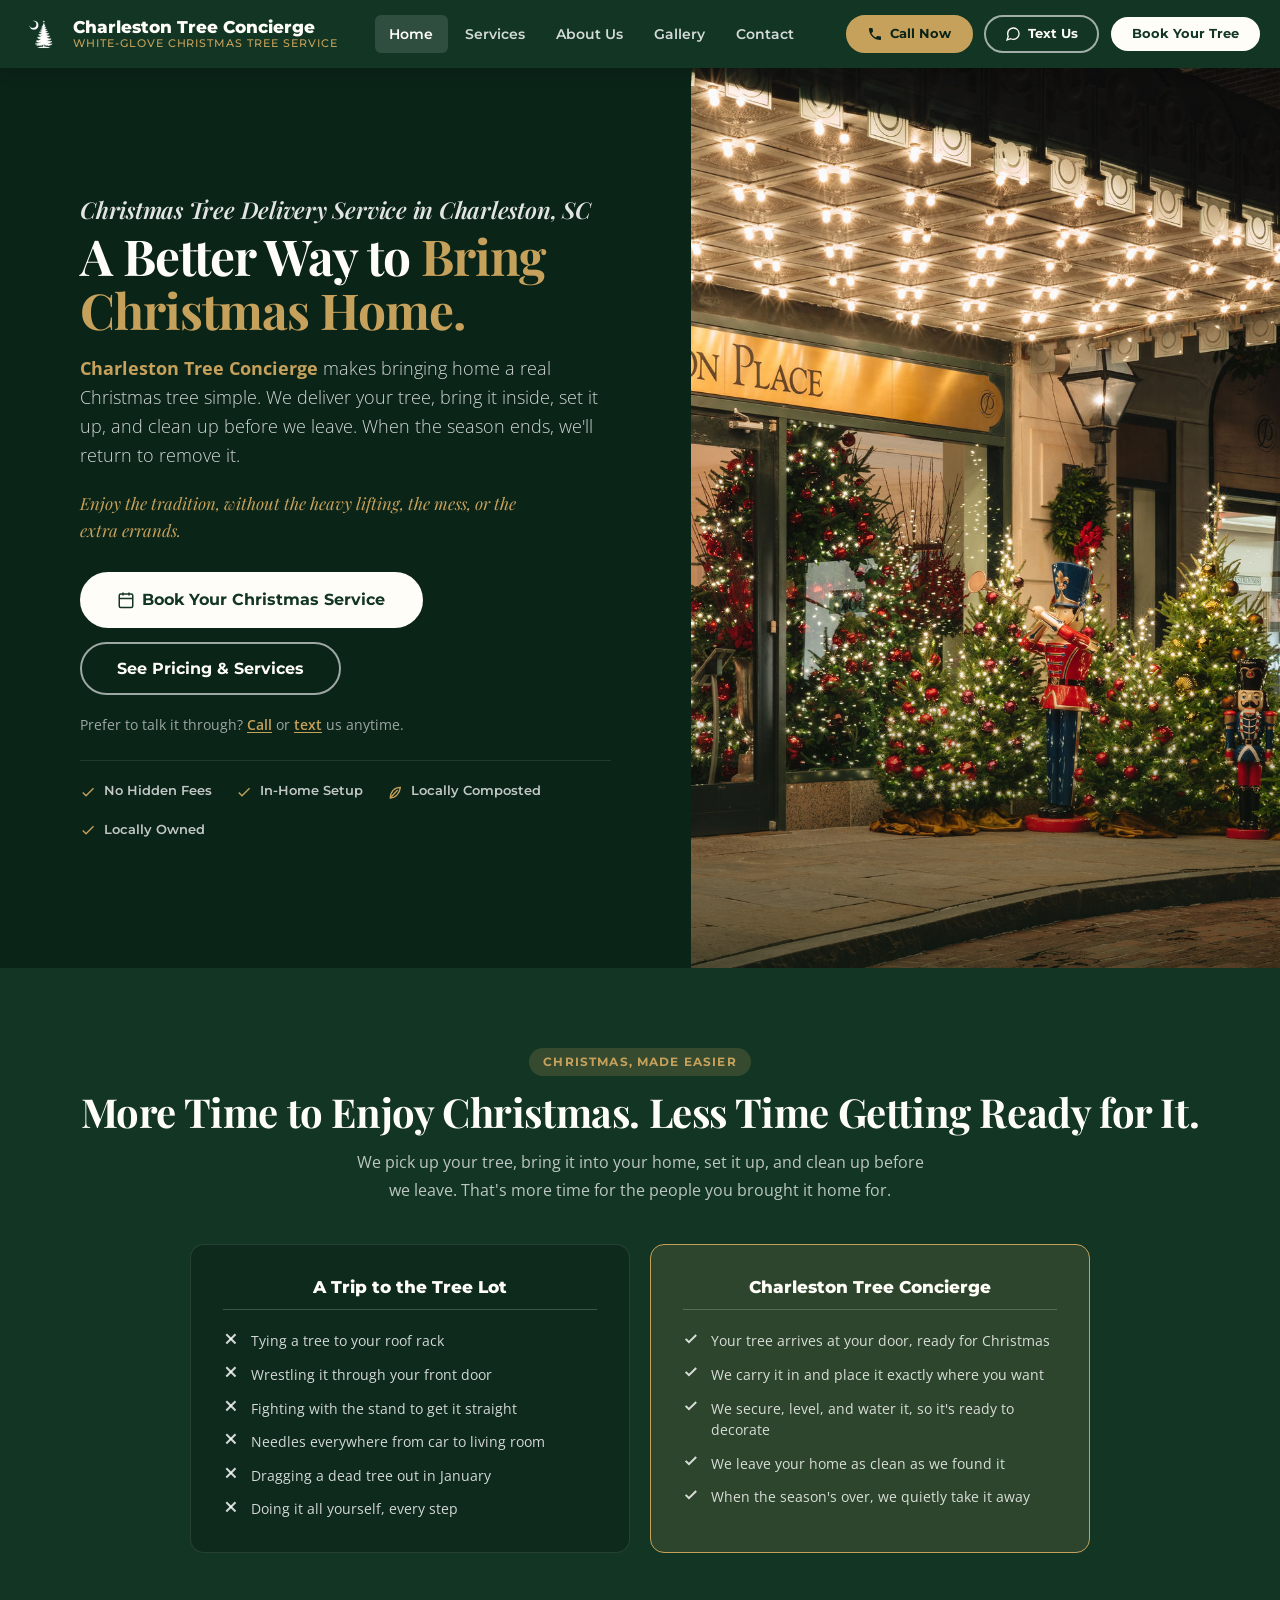
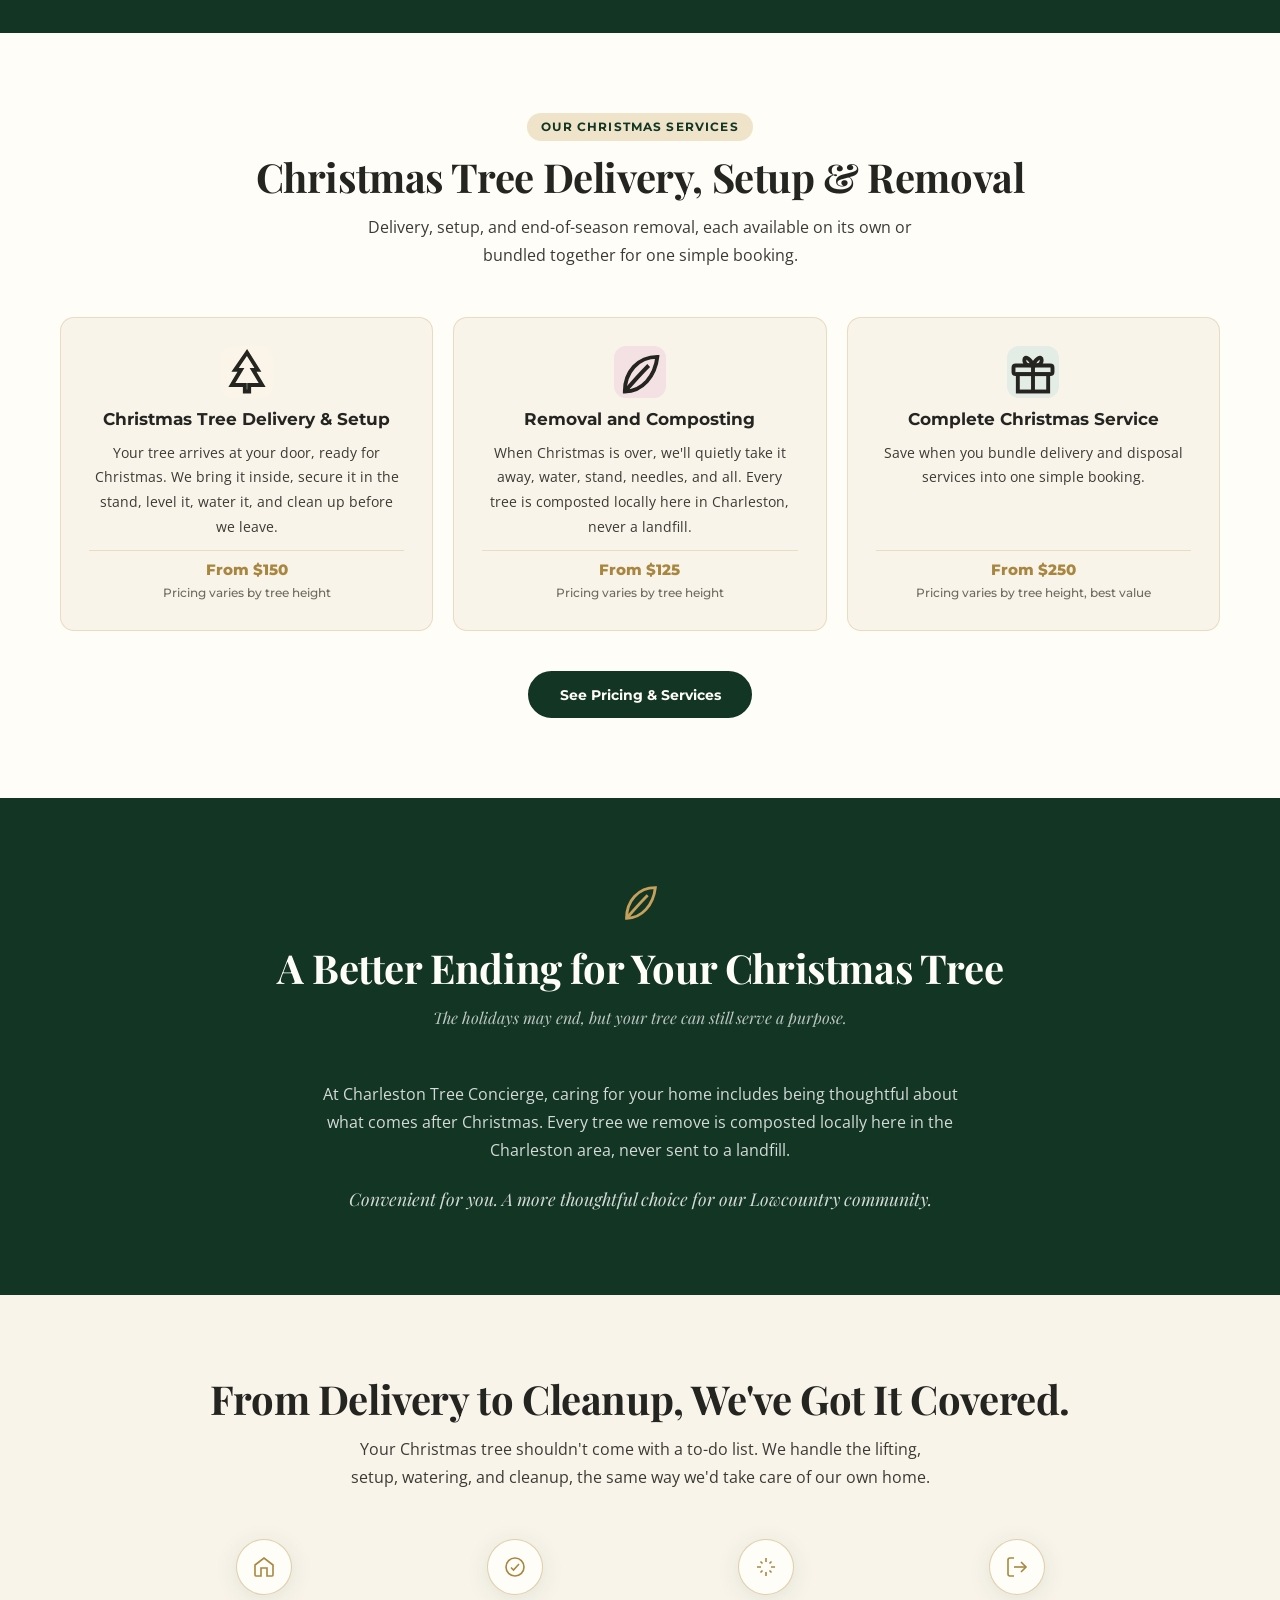
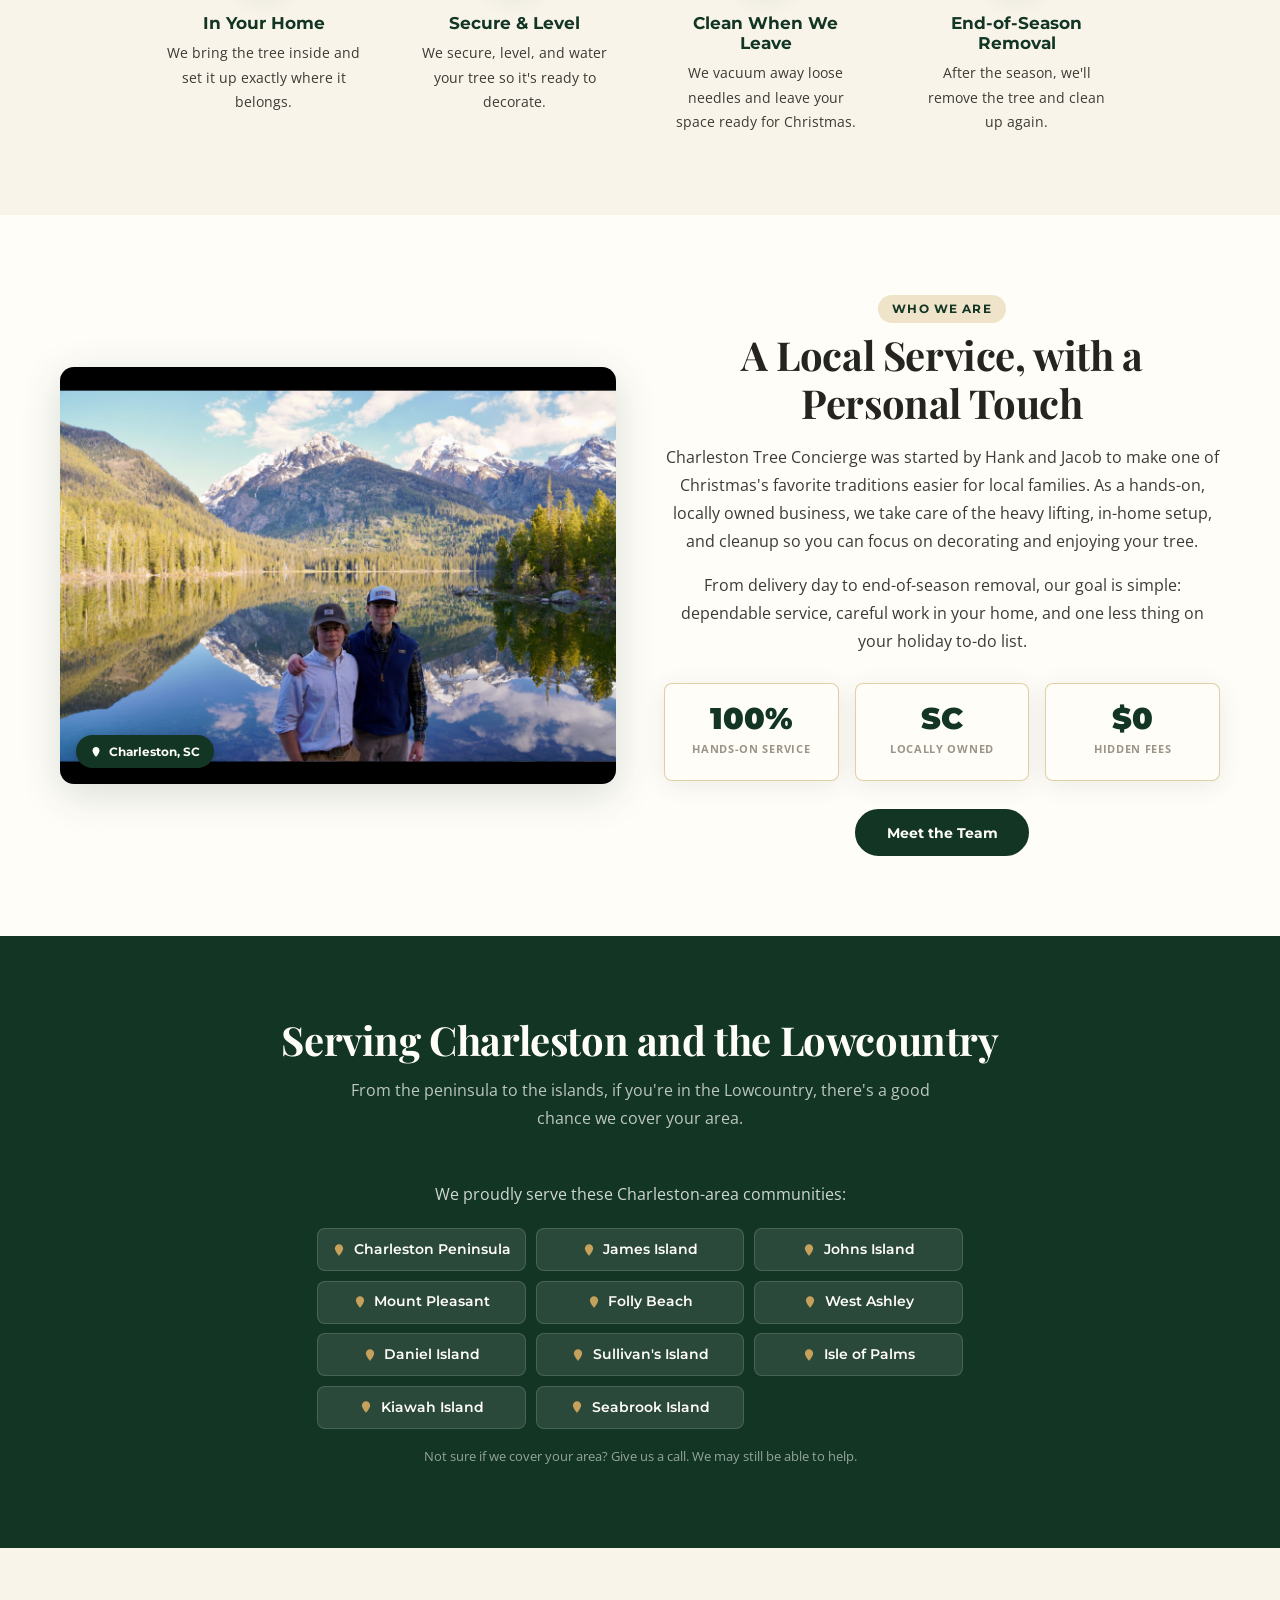
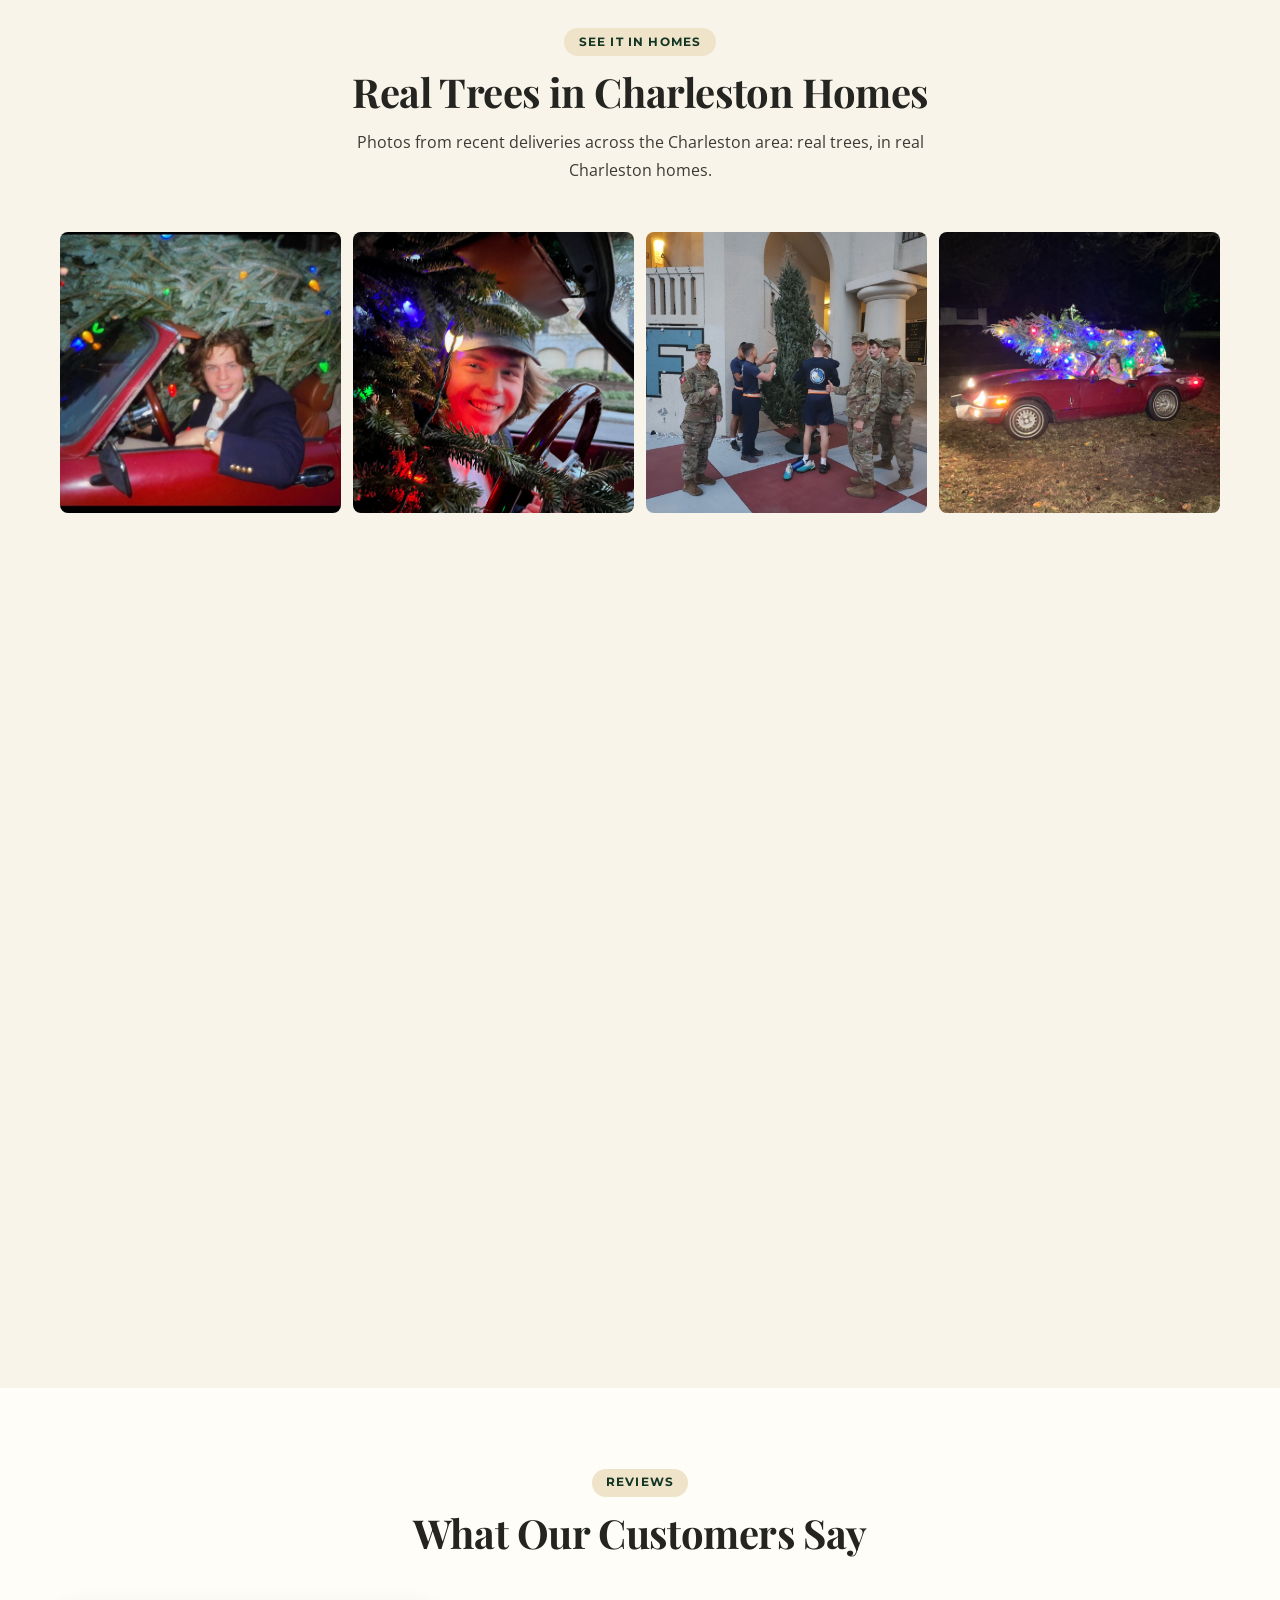
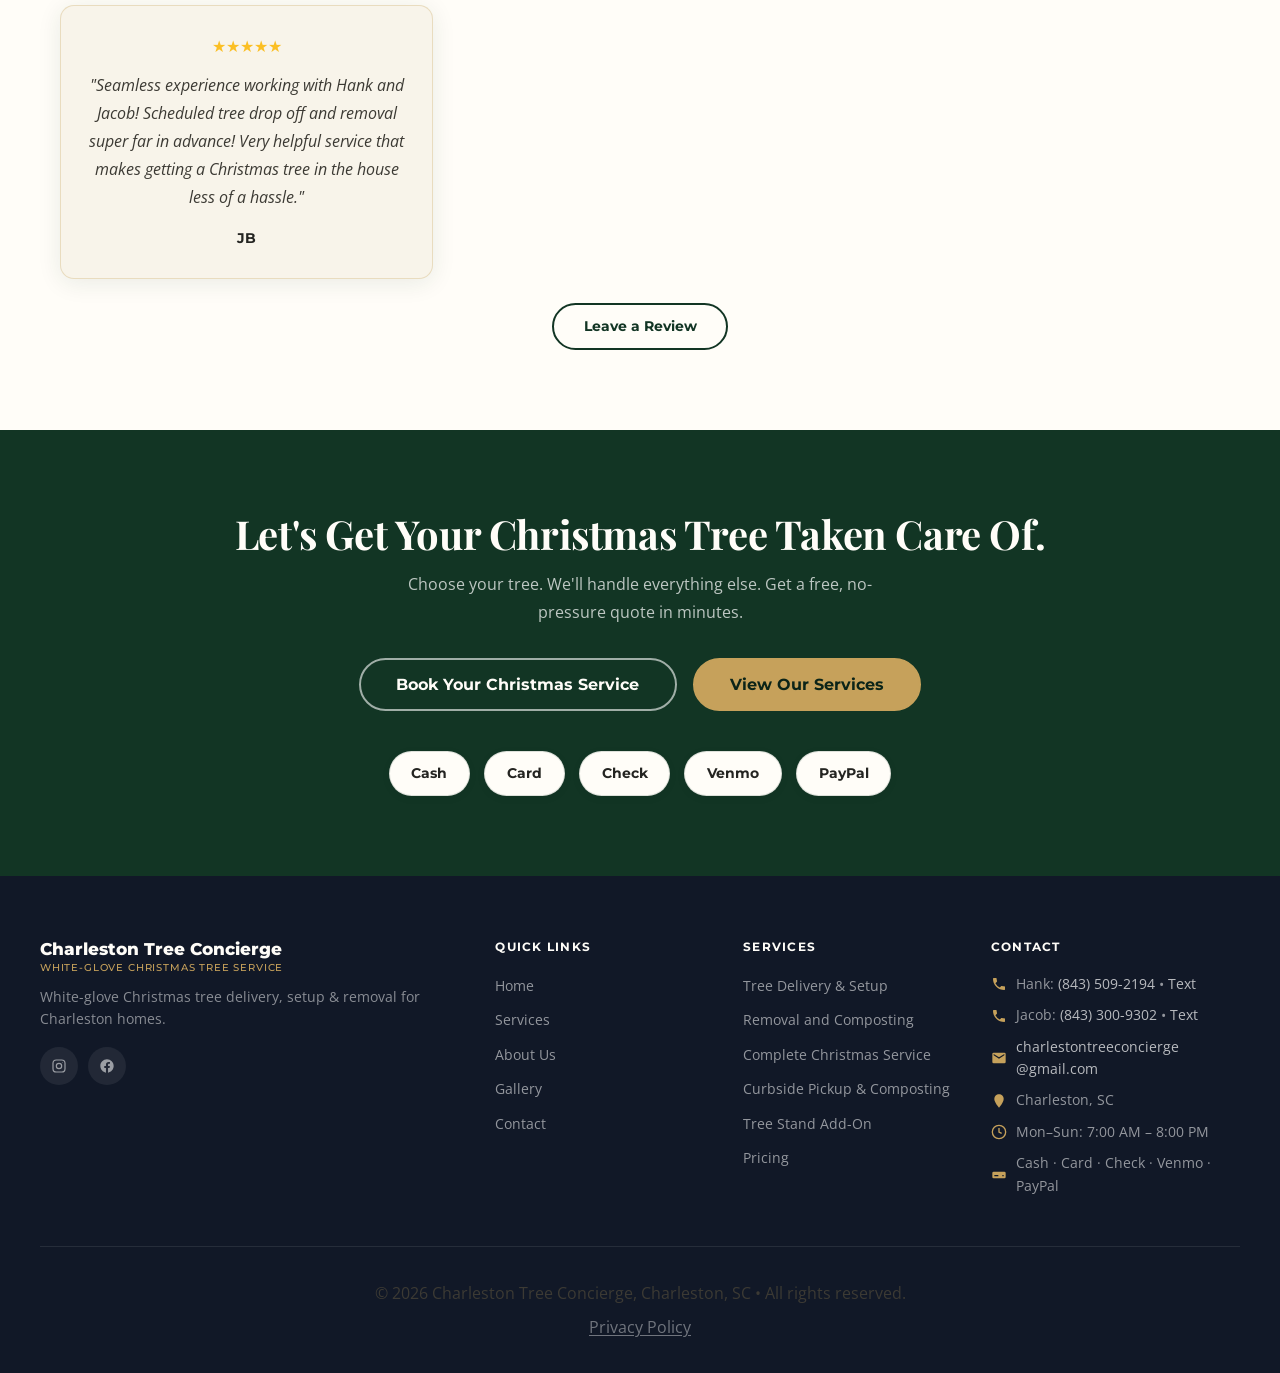
==== index.html @ dbf8f7aa "Fix sideways scrolling on mobile Grid columns sized 1fr could not shrink below their content, so lon" ====
<!DOCTYPE html>
<html lang="en">
<head>
  <meta charset="UTF-8">
  <meta name="viewport" content="width=device-width, initial-scale=1.0">
  <title>Christmas Tree Delivery Service in Charleston, SC | Charleston Tree Concierge</title>
  <meta name="description" content="Charleston Tree Concierge is a white-glove Christmas tree delivery service in Charleston, SC, serving Mount Pleasant, James Island, Folly Beach, and the Lowcountry. We deliver, install, and remove your tree so you don't have to.">
  <meta name="keywords" content="Christmas tree delivery service in Charleston SC, Christmas tree delivery Charleston SC, Christmas tree delivery service Charleston, Charleston Christmas tree delivery, Christmas tree setup Charleston SC, Christmas tree installation Charleston, Christmas tree removal Charleston SC, Christmas tree disposal Charleston, white-glove Christmas tree service Charleston, real Christmas tree delivery Charleston, Christmas tree delivery Mount Pleasant SC, Christmas tree delivery James Island SC, Christmas tree delivery Johns Island SC, Christmas tree delivery Folly Beach SC, Christmas tree delivery West Ashley SC, Christmas tree delivery Daniel Island SC, Christmas tree delivery Sullivan's Island, Christmas tree delivery Isle of Palms, Christmas tree delivery Kiawah Island, Christmas tree delivery Seabrook Island SC, Christmas tree delivery Lowcountry SC, Christmas tree delivery near me, holiday tree delivery service Charleston, Charleston Christmas Concierge, Charleston Tree Concierge, Christmas tree delivery Charleston, white glove Christmas tree delivery, premium Christmas tree delivery Lowcountry, Christmas tree concierge, Christmas concierge service Charleston, holiday concierge Charleston SC, full service Christmas tree delivery, fresh Christmas tree delivery Charleston SC, live Christmas tree delivery Charleston, fresh cut Christmas trees Charleston, large Christmas tree delivery Charleston, tall Christmas tree delivery and setup, 10 foot Christmas tree delivery Charleston, 12 foot Christmas tree Charleston SC, Christmas tree delivered and set up, Christmas tree delivered to my door Charleston, Christmas tree home delivery Charleston, Christmas tree delivery service South Carolina, Lowcountry Christmas tree delivery, Christmas tree delivery downtown Charleston, Christmas tree delivery Charleston peninsula, Christmas tree delivery South of Broad, holiday tree delivery Charleston SC, holiday tree installation Lowcountry, Charleston holiday services, Charleston Christmas services, Christmas tree service Charleston, after christmas tree pickup, carbon return to soil, christmas tree cleanup, christmas tree collection, christmas tree composting, christmas tree disposal, christmas tree haul away, christmas tree pickup, christmas tree recycling, christmas tree removal, christmas tree return to earth, christmas tree takedown, circular economy, closed loop recycling, community composting, compost from christmas trees, earth friendly christmas, eco conscious holiday, eco friendly christmas tree disposal, eco friendly concierge charleston, ecological tree disposal, environmentally friendly tree removal, fresh cut tree disposal, full service christmas tree, give back to nature christmas, green christmas tree recycling, green holiday service, grinchcycling, holiday green waste, holiday sustainability charleston, holiday waste reduction, keep trees out of landfills, landfill diversion, landfill free tree disposal, live tree recycling, local composting, local green business charleston, no landfill christmas tree, nutrient recycling, post holiday tree removal, real christmas tree recycling, responsible tree disposal, soil enrichment, sustainable christmas tree disposal, sustainable holiday tradition, treecycling, zero waste christmas, zero waste holiday">
  <meta name="robots" content="index, follow">
  <link rel="canonical" href="https://charlestontreeconcierge.com/">

  <!-- Open Graph -->
  <meta property="og:type"        content="website">
  <meta property="og:title"       content="Christmas Tree Delivery Service in Charleston, SC | Charleston Tree Concierge">
  <meta property="og:description" content="A white-glove Christmas tree delivery service in Charleston, SC. Choose your tree and let us handle the rest: delivery, in-home setup, and end-of-season removal across Charleston and the Lowcountry.">
  <meta property="og:url"         content="https://charlestontreeconcierge.com/">
  <meta property="og:image"       content="https://charlestontreeconcierge.com/images/og-image.jpg">
  <meta name="twitter:card"        content="summary_large_image">
  <meta name="twitter:title"       content="Christmas Tree Delivery Service in Charleston, SC | Charleston Tree Concierge">
  <meta name="twitter:description" content="A white-glove Christmas tree delivery service in Charleston, SC. Choose your tree and let us handle the rest: delivery, in-home setup, and end-of-season removal across Charleston and the Lowcountry.">
  <meta name="twitter:image"       content="https://charlestontreeconcierge.com/images/og-image.jpg">

  <!-- Schema.org Local Business -->
  <script type="application/ld+json">
  {
    "@context": "https://schema.org",
    "@type": "LocalBusiness",
    "name": "Charleston Tree Concierge",
    "description": "Christmas tree delivery service in Charleston, SC. White-glove Christmas tree delivery, setup, watering, and end-of-season removal serving Charleston and the Lowcountry.",
    "keywords": "Christmas tree delivery service in Charleston SC, Christmas tree delivery Charleston SC, Christmas tree setup Charleston, Christmas tree removal Charleston SC, Christmas tree installation Charleston, white-glove Christmas tree service, holiday tree delivery Lowcountry SC, Charleston Christmas Concierge, Charleston Tree Concierge, Christmas tree concierge, white glove Christmas tree delivery, luxury Christmas tree delivery Charleston, premium Christmas tree delivery Lowcountry, full service Christmas tree delivery, fresh cut Christmas trees Charleston, Christmas tree delivery near me, Christmas tree delivery South Carolina, Lowcountry Christmas tree delivery, Christmas tree delivery and removal package, same day Christmas tree delivery Charleston, family owned Christmas tree delivery Charleston, christmas tree recycling, christmas tree composting, local composting, no landfill christmas tree, zero waste christmas, christmas tree pickup near me, eco friendly christmas tree disposal, sustainable holiday tradition, post holiday tree removal, treecycling",
    "url": "https://charlestontreeconcierge.com",
    "telephone": "+18435092194",
    "email": "hankmengedoht@gmail.com",
    "address": {
      "@type": "PostalAddress",
      "addressLocality": "Charleston",
      "addressRegion": "SC",
      "postalCode": "29401",
      "addressCountry": "US"
    },
    "geo": {
      "@type": "GeoCoordinates",
      "latitude": "32.7765",
      "longitude": "-79.9311"
    },
    "areaServed": ["Charleston", "Charleston Peninsula", "James Island", "Johns Island", "Mount Pleasant", "Folly Beach", "West Ashley", "Daniel Island", "Sullivan's Island", "Isle of Palms", "Kiawah Island", "Seabrook Island"],
    "priceRange": "$$",
    "sameAs": [
      "https://www.instagram.com/charlestontreeconcierge",
      "https://www.facebook.com/charlestontreeconcierge"
    ]
  }
  </script>

  <!-- FAQ Schema -->
  <script type="application/ld+json">
  {
    "@context": "https://schema.org",
    "@type": "FAQPage",
    "mainEntity": [
      {
        "@type": "Question",
        "name": "How does Christmas tree delivery and setup work?",
        "acceptedAnswer": {
          "@type": "Answer",
          "text": "Choose your tree by height, or let us know if you have a specific tree in mind, and book a delivery window. We pick up the tree, bring it into your home, place it in the stand, secure and level it, fill it with water, and vacuum up any loose needles before we leave."
        }
      },
      {
        "@type": "Question",
        "name": "Can I choose my own tree?",
        "acceptedAnswer": {
          "@type": "Answer",
          "text": "Yes. We are happy to pick out the tree for you, or you are welcome to pick out your own at your favorite tree lot. Just tell us your preference when you book."
        }
      },
      {
        "@type": "Question",
        "name": "Do I need my own tree stand?",
        "acceptedAnswer": {
          "@type": "Answer",
          "text": "If you already have a stand, we'll use it. If not, we can provide one for an additional charge. Just let us know when you book."
        }
      },
      {
        "@type": "Question",
        "name": "Do you provide tree watering during the season?",
        "acceptedAnswer": {
          "@type": "Answer",
          "text": "We water your tree during setup and make sure the stand is filled before we leave. Ongoing watering visits aren't included in our service, so you'll need to keep the stand filled throughout the season."
        }
      },
      {
        "@type": "Question",
        "name": "What's included in end-of-season removal?",
        "acceptedAnswer": {
          "@type": "Answer",
          "text": "We pump the water out of the stand, remove the tree from the stand, carefully carry it out of your home, vacuum any fallen needles, and take the tree away. Every tree is composted locally in Charleston, so nothing goes to a landfill."
        }
      },
      {
        "@type": "Question",
        "name": "Do I need to be home for delivery or removal?",
        "acceptedAnswer": {
          "@type": "Answer",
          "text": "In most cases, yes, we need someone present to walk through placement and confirm everything looks right. Please contact us to discuss special delivery arrangements."
        }
      },
      {
        "@type": "Question",
        "name": "Can I bundle delivery and disposal to save money?",
        "acceptedAnswer": {
          "@type": "Answer",
          "text": "Yes, our Complete Christmas Service bundles delivery and disposal together, and it costs less than booking each service separately."
        }
      },
      {
        "@type": "Question",
        "name": "What areas do you serve, and how do I book?",
        "acceptedAnswer": {
          "@type": "Answer",
          "text": "We serve Charleston and the surrounding Lowcountry. The fastest way to book is to call or text us directly, or fill out the booking form on this site."
        }
      }
    ]
  }
  </script>

  <link rel="preconnect" href="https://fonts.googleapis.com">
  <link rel="preconnect" href="https://fonts.gstatic.com" crossorigin>
  <link rel="stylesheet" href="style.css?v=20261116g">
  <link rel="icon" type="image/svg+xml" href="images/favicon.svg">
</head>
<body>

<a href="#main-content" class="skip-link">Skip to main content</a>

<!-- ===================== HEADER ===================== -->
<header class="site-header">
  <div class="nav-container">
    <a href="index.html" class="nav-logo" aria-label="Charleston Tree Concierge Home">
      <img src="images/logo.png" data-business-logo-alt alt="Charleston Tree Concierge logo" onerror="this.style.display='none'">
      <div class="nav-logo-text"><span data-business-name>Charleston Tree Concierge</span><small>White-Glove Christmas Tree Service</small></div>
    </a>

    <nav class="nav-links" aria-label="Main navigation">
      <a href="index.html">Home</a>
      <a href="services.html">Services</a>
      <a href="about.html">About Us</a>
      <a href="gallery.html">Gallery</a>
      <a href="contact.html">Contact</a>
    </nav>

    <div class="nav-cta">
      <a href="tel:+18435550100" class="btn btn-green btn-sm"><svg width="16" height="16" viewBox="0 0 24 24" fill="currentColor" style="flex-shrink:0;"><path d="M6.62 10.79a15.05 15.05 0 006.59 6.59l2.2-2.2a1 1 0 011.01-.24 11.47 11.47 0 003.59.57 1 1 0 011 1V20a1 1 0 01-1 1A17 17 0 013 4a1 1 0 011-1h3.5a1 1 0 011 1 11.47 11.47 0 00.57 3.59 1 1 0 01-.25 1.01z"/></svg>Call Now</a>
      <a href="sms:+18435550100" class="btn btn-outline-white btn-sm"><svg width="16" height="16" viewBox="0 0 24 24" fill="none" stroke="currentColor" stroke-width="2" style="flex-shrink:0;"><path d="M21 11.5a8.38 8.38 0 01-.9 3.8 8.5 8.5 0 01-7.6 4.7 8.38 8.38 0 01-3.8-.9L3 21l1.9-5.7a8.38 8.38 0 01-.9-3.8 8.5 8.5 0 014.7-7.6 8.38 8.38 0 013.8-.9h.5a8.48 8.48 0 018 8v.5z"/></svg>Text Us</a>
      <button class="btn btn-secondary btn-sm" data-modal="booking-modal">Book Your Tree</button>
    </div>

    <button class="hamburger" aria-label="Open menu" aria-expanded="false">
      <span></span><span></span><span></span>
    </button>
  </div>

  <div class="mobile-menu" aria-hidden="true">
    <nav>
      <a href="index.html">Home</a>
      <a href="services.html">Services</a>
      <a href="about.html">About Us</a>
      <a href="gallery.html">Gallery</a>
      <a href="contact.html">Contact</a>
    </nav>
    <div class="mobile-cta-row">
      <a href="tel:+18435550100" class="btn btn-green"><svg width="16" height="16" viewBox="0 0 24 24" fill="currentColor" style="flex-shrink:0;"><path d="M6.62 10.79a15.05 15.05 0 006.59 6.59l2.2-2.2a1 1 0 011.01-.24 11.47 11.47 0 003.59.57 1 1 0 011 1V20a1 1 0 01-1 1A17 17 0 013 4a1 1 0 011-1h3.5a1 1 0 011 1 11.47 11.47 0 00.57 3.59 1 1 0 01-.25 1.01z"/></svg>Call Now</a>
      <a href="sms:+18435550100" class="btn btn-outline-white"><svg width="16" height="16" viewBox="0 0 24 24" fill="none" stroke="currentColor" stroke-width="2" style="flex-shrink:0;"><path d="M21 11.5a8.38 8.38 0 01-.9 3.8 8.5 8.5 0 01-7.6 4.7 8.38 8.38 0 01-3.8-.9L3 21l1.9-5.7a8.38 8.38 0 01-.9-3.8 8.5 8.5 0 014.7-7.6 8.38 8.38 0 013.8-.9h.5a8.48 8.48 0 018 8v.5z"/></svg>Text Us</a>
      <button class="btn btn-secondary" data-modal="booking-modal">Book Tree</button>
    </div>
  </div>
</header>

<!-- ===================== HERO: split panel (photo set via Admin -> Homepage Background) ===================== -->
<section class="hero" aria-label="Hero">
  <div class="hero-photo-panel">
    <img id="hero-bg-img" class="hero-bg-img" src="" alt="A curated Christmas tree installed in a warm Charleston home" style="display:none;">
    <div class="hero-overlay"></div>
    <div class="hero-bg-placeholder" id="hero-bg-placeholder">
      <svg viewBox="0 0 24 24" fill="none" stroke="currentColor" stroke-width="1.1"><path d="M12 2l4 6h-3l4 6h-3l4 6H6l4-6H7l4-6H8l4-6z"/></svg>
      <p style="font-family:var(--font-head);font-weight:700;font-size:.85rem;">Upload a photo in Admin &rarr; Homepage Background</p>
    </div>
  </div>

  <div class="hero-text-panel">
    <div class="hero-inner">
      <div class="hero-text">
        <h1 data-anim data-anim-delay="1">
          <span class="hero-h1-sub">Christmas Tree Delivery Service in Charleston, SC</span>
          <span class="hero-h1-main">A Better Way to <em>Bring Christmas Home.</em></span>
        </h1>
        <p class="hero-sub" data-anim data-anim-delay="2">
          <strong class="hero-brand" data-business-name>Charleston Tree Concierge</strong> makes bringing home a real Christmas tree simple. We deliver your tree, bring it inside, set it up, and clean up before we leave. When the season ends, we'll return to remove it.
        </p>
        <p class="hero-hassle-line" data-anim data-anim-delay="2">
          Enjoy the tradition, without the heavy lifting, the mess, or the extra errands.
        </p>
        <div class="hero-cta" data-anim data-anim-delay="3">
          <button class="btn btn-secondary btn-lg" data-modal="booking-modal">
            <svg width="18" height="18" viewBox="0 0 24 24" fill="none" stroke="currentColor" stroke-width="2"><rect x="3" y="4" width="18" height="18" rx="2"/><line x1="16" y1="2" x2="16" y2="6"/><line x1="8" y1="2" x2="8" y2="6"/><line x1="3" y1="10" x2="21" y2="10"/></svg>
            Book Your Christmas Service
          </button>
          <a href="services.html#pricing" class="btn btn-outline-white btn-lg">See Pricing &amp; Services</a>
        </div>
        <p class="hero-cta-note" data-anim data-anim-delay="3">Prefer to talk it through? <a href="tel:+18435092194">Call</a> or <a href="sms:+18435092194">text</a> us anytime.</p>
        <div class="hero-trust" data-anim data-anim-delay="4">
          <span class="trust-pill">
            <svg width="16" height="16" viewBox="0 0 24 24" fill="currentColor"><path d="M9 16.17L4.83 12l-1.42 1.41L9 19 21 7l-1.41-1.41z"/></svg>
            No Hidden Fees
          </span>
          <span class="trust-pill">
            <svg width="16" height="16" viewBox="0 0 24 24" fill="currentColor"><path d="M9 16.17L4.83 12l-1.42 1.41L9 19 21 7l-1.41-1.41z"/></svg>
            In-Home Setup
          </span>
          <span class="trust-pill">
            <svg width="16" height="16" viewBox="0 0 24 24" fill="none" stroke="currentColor" stroke-width="2"><path d="M5 21c0-9 6-16 15-16-1 9-7 16-15 16z"/><path d="M5 21c3.5-4 7-8 11-12"/></svg>
            Locally Composted
          </span>
          <span class="trust-pill">
            <svg width="16" height="16" viewBox="0 0 24 24" fill="currentColor"><path d="M9 16.17L4.83 12l-1.42 1.41L9 19 21 7l-1.41-1.41z"/></svg>
            Locally Owned
          </span>
        </div>
      </div>
    </div>
  </div>
</section>

<!-- ===================== THE EASY WAY (HASSLE CONTRAST) ===================== -->
<section class="why-local" id="main-content" aria-labelledby="why-local-heading">
  <div class="container">
    <div class="section-header" data-anim>
      <span class="badge" style="background:rgba(198,161,91,.2);color:var(--green);">Christmas, Made Easier</span>
      <h2 id="why-local-heading" style="color:var(--white);">More Time to Enjoy Christmas. Less Time Getting Ready for It.</h2>
      <p style="color:rgba(255,255,255,.72);">We pick up your tree, bring it into your home, set it up, and clean up before we leave. That's more time for the people you brought it home for.</p>
    </div>
    <div class="why-local-grid">
      <div class="why-col why-col-bad" data-anim>
        <h3 class="why-col-header">A Trip to the Tree Lot</h3>
        <ul class="why-list">
          <li><span class="why-x"><svg viewBox="0 0 24 24" fill="none" stroke="currentColor" stroke-width="3"><line x1="5" y1="5" x2="19" y2="19"/><line x1="19" y1="5" x2="5" y2="19"/></svg></span> Tying a tree to your roof rack</li>
          <li><span class="why-x"><svg viewBox="0 0 24 24" fill="none" stroke="currentColor" stroke-width="3"><line x1="5" y1="5" x2="19" y2="19"/><line x1="19" y1="5" x2="5" y2="19"/></svg></span> Wrestling it through your front door</li>
          <li><span class="why-x"><svg viewBox="0 0 24 24" fill="none" stroke="currentColor" stroke-width="3"><line x1="5" y1="5" x2="19" y2="19"/><line x1="19" y1="5" x2="5" y2="19"/></svg></span> Fighting with the stand to get it straight</li>
          <li><span class="why-x"><svg viewBox="0 0 24 24" fill="none" stroke="currentColor" stroke-width="3"><line x1="5" y1="5" x2="19" y2="19"/><line x1="19" y1="5" x2="5" y2="19"/></svg></span> Needles everywhere from car to living room</li>
          <li><span class="why-x"><svg viewBox="0 0 24 24" fill="none" stroke="currentColor" stroke-width="3"><line x1="5" y1="5" x2="19" y2="19"/><line x1="19" y1="5" x2="5" y2="19"/></svg></span> Dragging a dead tree out in January</li>
          <li><span class="why-x"><svg viewBox="0 0 24 24" fill="none" stroke="currentColor" stroke-width="3"><line x1="5" y1="5" x2="19" y2="19"/><line x1="19" y1="5" x2="5" y2="19"/></svg></span> Doing it all yourself, every step</li>
        </ul>
      </div>
      <div class="why-col why-col-good" data-anim data-anim-delay="2">
        <h3 class="why-col-header">Charleston Tree Concierge</h3>
        <ul class="why-list">
          <li><span class="why-check"><svg viewBox="0 0 24 24" fill="none" stroke="currentColor" stroke-width="3"><polyline points="4 12 9 17 20 6"/></svg></span> Your tree arrives at your door, ready for Christmas</li>
          <li><span class="why-check"><svg viewBox="0 0 24 24" fill="none" stroke="currentColor" stroke-width="3"><polyline points="4 12 9 17 20 6"/></svg></span> We carry it in and place it exactly where you want</li>
          <li><span class="why-check"><svg viewBox="0 0 24 24" fill="none" stroke="currentColor" stroke-width="3"><polyline points="4 12 9 17 20 6"/></svg></span> We secure, level, and water it, so it's ready to decorate</li>
          <li><span class="why-check"><svg viewBox="0 0 24 24" fill="none" stroke="currentColor" stroke-width="3"><polyline points="4 12 9 17 20 6"/></svg></span> We leave your home as clean as we found it</li>
          <li><span class="why-check"><svg viewBox="0 0 24 24" fill="none" stroke="currentColor" stroke-width="3"><polyline points="4 12 9 17 20 6"/></svg></span> When the season's over, we quietly take it away</li>
        </ul>
      </div>
    </div>
  </div>
</section>

<!-- ===================== SERVICES SNAPSHOT ===================== -->
<section class="services-snapshot" aria-labelledby="services-heading">
  <div class="container">
    <div class="section-header" data-anim>
      <span class="badge">Our Christmas Services</span>
      <h2 id="services-heading">Christmas Tree Delivery, Setup &amp; Removal</h2>
      <p>Delivery, setup, and end-of-season removal, each available on its own or bundled together for one simple booking.</p>
    </div>

    <div class="services-grid">
      <a href="services.html#delivery" class="service-card" data-anim data-anim-delay="1">
        <div class="service-icon" style="background:#faf5e8;"><svg viewBox="0 0 24 24" fill="none" stroke="currentColor" stroke-width="1.8"><path d="M12 3L6.5 11h2.7L5 18h6v3h2v-3h6l-4.2-7H17L12 3z"/></svg></div>
        <h3>Christmas Tree Delivery &amp; Setup</h3>
        <p>Your tree arrives at your door, ready for Christmas. We bring it inside, secure it in the stand, level it, water it, and clean up before we leave.</p>
        <div class="service-price">From $150<small>Pricing varies by tree height</small></div>
      </a>
      <a href="services.html#removal" class="service-card" data-anim data-anim-delay="2">
        <div class="service-icon" style="background:#f3e1e3;"><svg viewBox="0 0 24 24" fill="none" stroke="currentColor" stroke-width="1.8"><path d="M5 21c0-9 6-16 15-16-1 9-7 16-15 16z"/><path d="M5 21c3.5-4 7-8 11-12"/></svg></div>
        <h3>Removal and Composting</h3>
        <p>When Christmas is over, we'll quietly take it away, water, stand, needles, and all. Every tree is composted locally here in Charleston, never a landfill.</p>
        <div class="service-price">From $125<small>Pricing varies by tree height</small></div>
      </a>
      <a href="services.html#bundle" class="service-card" data-anim data-anim-delay="3">
        <div class="service-icon" style="background:#e3ece5;"><svg viewBox="0 0 24 24" fill="none" stroke="currentColor" stroke-width="1.8"><rect x="3" y="9" width="18" height="4" rx="1"/><rect x="5" y="13" width="14" height="8"/><path d="M12 9v12"/><path d="M12 9c-1-3-4-5-4-2.5S10 9 12 9zm0 0c1-3 4-5 4-2.5S14 9 12 9z"/></svg></div>
        <h3>Complete Christmas Service</h3>
        <p>Save when you bundle delivery and disposal services into one simple booking.</p>
        <div class="service-price">From $250<small>Pricing varies by tree height, best value</small></div>
      </a>
    </div>

    <div class="section-cta-row" data-anim>
      <a href="services.html#pricing" class="btn btn-primary">See Pricing &amp; Services</a>
    </div>
  </div>
</section>

<!-- ===================== LOCAL COMPOSTING ===================== -->
<section class="composting-section" aria-labelledby="composting-heading">
  <div class="container">
    <div class="section-header" data-anim>
      <div class="composting-icon">
        <svg viewBox="0 0 24 24" fill="none" stroke="currentColor" stroke-width="1.5"><path d="M5 21c0-9 6-16 15-16-1 9-7 16-15 16z"/><path d="M5 21c3.5-4 7-8 11-12"/></svg>
      </div>
      <h2 id="composting-heading">A Better Ending for Your Christmas Tree</h2>
      <p>The holidays may end, but your tree can still serve a purpose.</p>
    </div>
    <div class="composting-body" data-anim data-anim-delay="1">
      <p>At Charleston Tree Concierge, caring for your home includes being thoughtful about what comes after Christmas. Every tree we remove is composted locally here in the Charleston area, never sent to a landfill.</p>
      <p class="composting-closing">Convenient for you. A more thoughtful choice for our Lowcountry community.</p>
    </div>
  </div>
</section>

<!-- ===================== WHITE GLOVE ===================== -->
<section class="white-glove" aria-labelledby="white-glove-heading">
  <div class="container">
    <div class="section-header" data-anim>
      <h2 id="white-glove-heading">From Delivery to Cleanup, We've Got It Covered.</h2>
      <p>Your Christmas tree shouldn't come with a to-do list. We handle the lifting, setup, watering, and cleanup, the same way we'd take care of our own home.</p>
    </div>
    <div class="white-glove-grid">
      <div class="white-glove-item" data-anim data-anim-delay="1">
        <div class="white-glove-icon">
          <svg viewBox="0 0 24 24" fill="none" stroke="currentColor" stroke-width="1.6"><path d="M3 10l9-7 9 7v10a1 1 0 01-1 1h-5v-8H9v8H4a1 1 0 01-1-1z"/></svg>
        </div>
        <h3>In Your Home</h3>
        <p>We bring the tree inside and set it up exactly where it belongs.</p>
      </div>
      <div class="white-glove-item" data-anim data-anim-delay="2">
        <div class="white-glove-icon">
          <svg viewBox="0 0 24 24" fill="none" stroke="currentColor" stroke-width="1.6"><circle cx="12" cy="12" r="9"/><path d="M8 12.5l2.5 2.5L16 9"/></svg>
        </div>
        <h3>Secure &amp; Level</h3>
        <p>We secure, level, and water your tree so it's ready to decorate.</p>
      </div>
      <div class="white-glove-item" data-anim data-anim-delay="3">
        <div class="white-glove-icon">
          <svg viewBox="0 0 24 24" fill="none" stroke="currentColor" stroke-width="1.6"><path d="M12 3v4M12 17v4M3 12h4M17 12h4M6.5 6.5l2 2M15.5 15.5l2 2M17.5 6.5l-2 2M8.5 15.5l-2 2"/></svg>
        </div>
        <h3>Clean When We Leave</h3>
        <p>We vacuum away loose needles and leave your space ready for Christmas.</p>
      </div>
      <div class="white-glove-item" data-anim data-anim-delay="4">
        <div class="white-glove-icon">
          <svg viewBox="0 0 24 24" fill="none" stroke="currentColor" stroke-width="1.6"><path d="M9 21H5a2 2 0 01-2-2V5a2 2 0 012-2h4"/><polyline points="16 17 21 12 16 7"/><line x1="21" y1="12" x2="9" y2="12"/></svg>
        </div>
        <h3>End-of-Season Removal</h3>
        <p>After the season, we'll remove the tree and clean up again.</p>
      </div>
    </div>
  </div>
</section>


<!-- ===================== ABOUT SNAPSHOT ===================== -->
<section class="about-snapshot" aria-labelledby="about-heading">
  <div class="container">
    <div class="about-grid">
      <div class="about-photo-wrap" data-anim>
        <div class="photo-placeholder" id="home-team-placeholder">
          <svg viewBox="0 0 24 24" fill="none" stroke="currentColor" stroke-width="1.5"><path d="M17 21v-2a4 4 0 00-4-4H5a4 4 0 00-4 4v2"/><circle cx="9" cy="7" r="4"/><path d="M23 21v-2a4 4 0 00-3-3.87"/><path d="M16 3.13a4 4 0 010 7.75"/></svg>
          Hank &amp; Jacob (Placeholder Photo)
        </div>
        <img id="home-team-photo" alt="Hank and Jacob" style="display:none;position:absolute;inset:0;width:100%;height:100%;object-fit:cover;">
        <div class="about-badge-wrap">
          <span class="about-badge-pill">
            <svg width="12" height="12" viewBox="0 0 24 24" fill="currentColor"><path d="M12 2C8.13 2 5 5.13 5 9c0 5.25 7 13 7 13s7-7.75 7-13c0-3.87-3.13-7-7-7z"/></svg>
            Charleston, SC
          </span>
        </div>
      </div>

      <div class="about-text" data-anim data-anim-delay="2">
        <span class="badge">Who We Are</span>
        <h2 id="about-heading">A Local Service, with a Personal Touch</h2>
        <p>Charleston Tree Concierge was started by Hank and Jacob to make one of Christmas's favorite traditions easier for local families. As a hands-on, locally owned business, we take care of the heavy lifting, in-home setup, and cleanup so you can focus on decorating and enjoying your tree.</p>
        <p>From delivery day to end-of-season removal, our goal is simple: dependable service, careful work in your home, and one less thing on your holiday to-do list.</p>
        <div class="about-stats">
          <div class="stat-box">
            <span class="num">100%</span>
            <span class="lbl">Hands-On Service</span>
          </div>
          <div class="stat-box">
            <span class="num">SC</span>
            <span class="lbl">Locally Owned</span>
          </div>
          <div class="stat-box">
            <span class="num">$0</span>
            <span class="lbl">Hidden Fees</span>
          </div>
        </div>
        <a href="about.html" class="btn btn-primary">Meet the Team</a>
      </div>
    </div>
  </div>
</section>

<!-- ===================== SERVICE AREAS ===================== -->
<section class="service-areas" aria-labelledby="areas-heading">
  <div class="container">
    <div class="section-header" data-anim>
      <h2 id="areas-heading">Serving Charleston and the Lowcountry</h2>
      <p>From the peninsula to the islands, if you're in the Lowcountry, there's a good chance we cover your area.</p>
    </div>

    <div class="areas-grid">
      <div data-anim data-anim-delay="2" style="text-align:center;max-width:720px;margin:0 auto;">
        <p style="color:rgba(255,255,255,.8);margin-bottom:1.25rem;">We proudly serve these Charleston-area communities:</p>
        <div class="areas-list">
          <span class="area-chip"><svg viewBox="0 0 24 24" fill="currentColor"><path d="M12 2C8.13 2 5 5.13 5 9c0 5.25 7 13 7 13s7-7.75 7-13c0-3.87-3.13-7-7-7z"/></svg>Charleston Peninsula</span>
          <span class="area-chip"><svg viewBox="0 0 24 24" fill="currentColor"><path d="M12 2C8.13 2 5 5.13 5 9c0 5.25 7 13 7 13s7-7.75 7-13c0-3.87-3.13-7-7-7z"/></svg>James Island</span>
          <span class="area-chip"><svg viewBox="0 0 24 24" fill="currentColor"><path d="M12 2C8.13 2 5 5.13 5 9c0 5.25 7 13 7 13s7-7.75 7-13c0-3.87-3.13-7-7-7z"/></svg>Johns Island</span>
          <span class="area-chip"><svg viewBox="0 0 24 24" fill="currentColor"><path d="M12 2C8.13 2 5 5.13 5 9c0 5.25 7 13 7 13s7-7.75 7-13c0-3.87-3.13-7-7-7z"/></svg>Mount Pleasant</span>
          <span class="area-chip"><svg viewBox="0 0 24 24" fill="currentColor"><path d="M12 2C8.13 2 5 5.13 5 9c0 5.25 7 13 7 13s7-7.75 7-13c0-3.87-3.13-7-7-7z"/></svg>Folly Beach</span>
          <span class="area-chip"><svg viewBox="0 0 24 24" fill="currentColor"><path d="M12 2C8.13 2 5 5.13 5 9c0 5.25 7 13 7 13s7-7.75 7-13c0-3.87-3.13-7-7-7z"/></svg>West Ashley</span>
          <span class="area-chip"><svg viewBox="0 0 24 24" fill="currentColor"><path d="M12 2C8.13 2 5 5.13 5 9c0 5.25 7 13 7 13s7-7.75 7-13c0-3.87-3.13-7-7-7z"/></svg>Daniel Island</span>
          <span class="area-chip"><svg viewBox="0 0 24 24" fill="currentColor"><path d="M12 2C8.13 2 5 5.13 5 9c0 5.25 7 13 7 13s7-7.75 7-13c0-3.87-3.13-7-7-7z"/></svg>Sullivan's Island</span>
          <span class="area-chip"><svg viewBox="0 0 24 24" fill="currentColor"><path d="M12 2C8.13 2 5 5.13 5 9c0 5.25 7 13 7 13s7-7.75 7-13c0-3.87-3.13-7-7-7z"/></svg>Isle of Palms</span>
          <span class="area-chip"><svg viewBox="0 0 24 24" fill="currentColor"><path d="M12 2C8.13 2 5 5.13 5 9c0 5.25 7 13 7 13s7-7.75 7-13c0-3.87-3.13-7-7-7z"/></svg>Kiawah Island</span>
          <span class="area-chip"><svg viewBox="0 0 24 24" fill="currentColor"><path d="M12 2C8.13 2 5 5.13 5 9c0 5.25 7 13 7 13s7-7.75 7-13c0-3.87-3.13-7-7-7z"/></svg>Seabrook Island</span>
        </div>
        <p style="color:rgba(255,255,255,.55);font-size:.82rem;margin-top:1rem;">Not sure if we cover your area? Give us a call. We may still be able to help.</p>
      </div>
    </div>
  </div>
</section>

<!-- ===================== GALLERY PREVIEW ===================== -->
<section class="gallery-preview" aria-labelledby="gallery-preview-heading">
  <div class="container">
    <div class="section-header" data-anim>
      <span class="badge">See It In Homes</span>
      <h2 id="gallery-preview-heading">Real Trees in Charleston Homes</h2>
      <p>Photos from recent deliveries across the Charleston area: real trees, in real Charleston homes.</p>
    </div>

    <div class="gallery-grid" id="home-gallery-grid">
      <!-- Filled dynamically by main.js from _data/gallery.json -->
    </div>

    <div class="section-cta" data-anim>
      <a href="gallery.html" class="btn btn-primary">View Full Gallery</a>
    </div>
  </div>
</section>

<!-- ===================== FAQ ===================== -->
<section class="faq-section" aria-labelledby="faq-heading">
  <div class="container">
    <div class="section-header" data-anim>
      <span class="badge">FAQ</span>
      <h2 id="faq-heading">Good to Know Before You Book</h2>
      <p>Everything you need to know before booking your Christmas tree service.</p>
    </div>
    <div class="faq-grid">

      <div class="faq-card" data-anim data-anim-delay="1">
        <button class="faq-question" aria-expanded="false" aria-controls="faq-a1">
          <span>How does delivery &amp; setup work?</span>
          <svg class="faq-icon" viewBox="0 0 24 24" fill="none" stroke="currentColor" stroke-width="2"><line x1="12" y1="5" x2="12" y2="19"/><line x1="5" y1="12" x2="19" y2="12"/></svg>
        </button>
        <div class="faq-answer-wrap" id="faq-a1">
          <div class="faq-answer-inner"><p>Choose your tree and book a delivery window. We pick it up, bring it inside, place it in the stand, secure and level it, water it, and vacuum up any loose needles before we leave.</p></div>
        </div>
      </div>

      <div class="faq-card" data-anim data-anim-delay="2">
        <button class="faq-question" aria-expanded="false" aria-controls="faq-a2">
          <span>Can I choose my own tree?</span>
          <svg class="faq-icon" viewBox="0 0 24 24" fill="none" stroke="currentColor" stroke-width="2"><line x1="12" y1="5" x2="12" y2="19"/><line x1="5" y1="12" x2="19" y2="12"/></svg>
        </button>
        <div class="faq-answer-wrap" id="faq-a2">
          <div class="faq-answer-inner"><p>Yes. We're happy to pick out the tree for you, or you're welcome to pick out your own at your favorite tree lot. Just tell us your preference when you book.</p></div>
        </div>
      </div>

      <div class="faq-card" data-anim data-anim-delay="3">
        <button class="faq-question" aria-expanded="false" aria-controls="faq-a3">
          <span>Do I need my own tree stand?</span>
          <svg class="faq-icon" viewBox="0 0 24 24" fill="none" stroke="currentColor" stroke-width="2"><line x1="12" y1="5" x2="12" y2="19"/><line x1="5" y1="12" x2="19" y2="12"/></svg>
        </button>
        <div class="faq-answer-wrap" id="faq-a3">
          <div class="faq-answer-inner"><p>If you already have one, we'll use it. If not, we can provide a stand for an additional charge. Just let us know when you book.</p></div>
        </div>
      </div>

      <div class="faq-card" data-anim data-anim-delay="4">
        <button class="faq-question" aria-expanded="false" aria-controls="faq-a4">
          <span>Do you provide tree watering during the season?</span>
          <svg class="faq-icon" viewBox="0 0 24 24" fill="none" stroke="currentColor" stroke-width="2"><line x1="12" y1="5" x2="12" y2="19"/><line x1="5" y1="12" x2="19" y2="12"/></svg>
        </button>
        <div class="faq-answer-wrap" id="faq-a4">
          <div class="faq-answer-inner"><p>We water your tree during setup and make sure the stand is filled before we leave. Ongoing watering visits aren't included in our service, so you'll need to keep the stand filled throughout the season.</p></div>
        </div>
      </div>

      <div class="faq-card" data-anim data-anim-delay="5">
        <button class="faq-question" aria-expanded="false" aria-controls="faq-a5">
          <span>What's included in end-of-season removal?</span>
          <svg class="faq-icon" viewBox="0 0 24 24" fill="none" stroke="currentColor" stroke-width="2"><line x1="12" y1="5" x2="12" y2="19"/><line x1="5" y1="12" x2="19" y2="12"/></svg>
        </button>
        <div class="faq-answer-wrap" id="faq-a5">
          <div class="faq-answer-inner"><p>We pump out the water, remove the tree from the stand, carefully carry it out of your home, vacuum any fallen needles, and take the tree away. Every tree is composted locally in Charleston, so nothing goes to a landfill.</p></div>
        </div>
      </div>

      <div class="faq-card" data-anim data-anim-delay="6">
        <button class="faq-question" aria-expanded="false" aria-controls="faq-a6">
          <span>Do I need to be home for delivery or removal?</span>
          <svg class="faq-icon" viewBox="0 0 24 24" fill="none" stroke="currentColor" stroke-width="2"><line x1="12" y1="5" x2="12" y2="19"/><line x1="5" y1="12" x2="19" y2="12"/></svg>
        </button>
        <div class="faq-answer-wrap" id="faq-a6">
          <div class="faq-answer-inner"><p>In most cases, yes. We need someone present to confirm placement. Please contact us to discuss special delivery arrangements.</p></div>
        </div>
      </div>

      <div class="faq-card" data-anim data-anim-delay="1">
        <button class="faq-question" aria-expanded="false" aria-controls="faq-a7">
          <span>Can I bundle delivery and disposal?</span>
          <svg class="faq-icon" viewBox="0 0 24 24" fill="none" stroke="currentColor" stroke-width="2"><line x1="12" y1="5" x2="12" y2="19"/><line x1="5" y1="12" x2="19" y2="12"/></svg>
        </button>
        <div class="faq-answer-wrap" id="faq-a7">
          <div class="faq-answer-inner"><p>Yes. Our Complete Christmas Service bundles delivery and disposal together, and it costs less than booking each service separately.</p></div>
        </div>
      </div>

      <div class="faq-card" data-anim data-anim-delay="2">
        <button class="faq-question" aria-expanded="false" aria-controls="faq-a8">
          <span>What areas do you serve?</span>
          <svg class="faq-icon" viewBox="0 0 24 24" fill="none" stroke="currentColor" stroke-width="2"><line x1="12" y1="5" x2="12" y2="19"/><line x1="5" y1="12" x2="19" y2="12"/></svg>
        </button>
        <div class="faq-answer-wrap" id="faq-a8">
          <div class="faq-answer-inner"><p>Charleston and the surrounding Lowcountry: the Peninsula, James Island, Johns Island, Mount Pleasant, Folly Beach, West Ashley, Daniel Island, Sullivan's Island, Isle of Palms, Kiawah, and Seabrook Island. Not sure? Just call.</p></div>
        </div>
      </div>

    </div>
  </div>
</section>

<!-- ===================== TESTIMONIALS ===================== -->
<section class="testimonials" aria-labelledby="testimonials-heading">
  <div class="container">
    <div class="section-header" data-anim>
      <span class="badge">Reviews</span>
      <h2 id="testimonials-heading">What Our Customers Say</h2>
    </div>

    <!-- Reviews injected by main.js from _data/reviews.json -->
    <div id="reviews-container" data-anim></div>

    <div class="section-cta" style="margin-top:1.5rem;" data-anim>
      <button class="btn btn-outline" data-modal="review-modal">Leave a Review</button>
    </div>
  </div>
</section>

<!-- ===================== CTA BANNER ===================== -->
<section class="cta-banner" aria-label="Call to action">
  <div class="container">
    <h2 data-anim>Let's Get Your Christmas Tree Taken Care Of.</h2>
    <p data-anim data-anim-delay="1">Choose your tree. We'll handle everything else. Get a free, no-pressure quote in minutes.</p>
    <div class="cta-btns" data-anim data-anim-delay="2">
      <button class="btn btn-outline-white btn-lg" data-modal="booking-modal">Book Your Christmas Service</button>
      <a href="services.html" class="btn btn-green btn-lg">View Our Services</a>
    </div>
    <div class="payment-methods" id="payment-methods-list" data-anim data-anim-delay="3" style="margin-top:2.5rem;">
      <span class="pay-badge">Cash</span>
      <span class="pay-badge">Card</span>
      <span class="pay-badge">Check</span>
      <span class="pay-badge">Venmo</span>
      <span class="pay-badge">PayPal</span>
    </div>
  </div>
</section>

<!-- ===================== FOOTER ===================== -->
<footer class="site-footer" aria-label="Site footer">
  <div class="footer-grid">
    <div class="footer-brand">
      <div class="nav-logo-text"><span data-business-name>Charleston Tree Concierge</span><small style="display:block;font-size:.65rem;color:var(--green);font-weight:500;letter-spacing:.08em;margin-top:.15rem;">White-Glove Christmas Tree Service</small></div>
      <p>White-glove Christmas tree delivery, setup &amp; removal for Charleston homes.</p>
      <div class="social-row">
        <a href="#" class="social-btn" aria-label="Follow us on Instagram"><svg width="16" height="16" viewBox="0 0 24 24" fill="none" stroke="currentColor" stroke-width="1.8"><rect x="3" y="3" width="18" height="18" rx="5"/><circle cx="12" cy="12" r="4"/><circle cx="17.3" cy="6.7" r=".6" fill="currentColor" stroke="none"/></svg></a>
        <a href="#" class="social-btn" aria-label="Follow us on Facebook"><svg width="16" height="16" viewBox="0 0 24 24" fill="currentColor"><path d="M22 12.06C22 6.51 17.52 2 12 2S2 6.51 2 12.06C2 17.06 5.66 21.2 10.44 22v-7.03H7.9v-2.91h2.54V9.85c0-2.5 1.49-3.89 3.77-3.89 1.09 0 2.23.2 2.23.2v2.45h-1.26c-1.24 0-1.63.77-1.63 1.56v1.88h2.78l-.45 2.91h-2.33V22C18.34 21.2 22 17.06 22 12.06z"/></svg></a>
      </div>
    </div>

    <div class="footer-col">
      <h4>Quick Links</h4>
      <ul class="footer-links">
        <li><a href="index.html">Home</a></li>
        <li><a href="services.html">Services</a></li>
        <li><a href="about.html">About Us</a></li>
        <li><a href="gallery.html">Gallery</a></li>
        <li><a href="contact.html">Contact</a></li>
      </ul>
    </div>

    <div class="footer-col">
      <h4>Services</h4>
      <ul class="footer-links">
        <li><a href="services.html#delivery">Tree Delivery &amp; Setup</a></li>
        <li><a href="services.html#removal">Removal and Composting</a></li>
        <li><a href="services.html#bundle">Complete Christmas Service</a></li>
        <li><a href="services.html#curbside">Curbside Pickup &amp; Composting</a></li>
        <li><a href="services.html#stand">Tree Stand Add-On</a></li>
        <li><a href="services.html#pricing">Pricing</a></li>
      </ul>
    </div>

    <div class="footer-col">
      <h4>Contact</h4>
      <div class="f-contact-item">
        <svg width="16" height="16" viewBox="0 0 24 24" fill="currentColor"><path d="M6.62 10.79a15.05 15.05 0 006.59 6.59l2.2-2.2a1 1 0 011.01-.24 11.47 11.47 0 003.59.57 1 1 0 011 1V20a1 1 0 01-1 1A17 17 0 013 4a1 1 0 011-1h3.5a1 1 0 011 1 11.47 11.47 0 00.57 3.59 1 1 0 01-.25 1.01z"/></svg>
        <span>Hank: <a href="tel:+18435550100">(843) 555-0100</a> &bull; <a href="sms:+18435550100">Text</a></span>
      </div>
      <div class="f-contact-item">
        <svg width="16" height="16" viewBox="0 0 24 24" fill="currentColor"><path d="M6.62 10.79a15.05 15.05 0 006.59 6.59l2.2-2.2a1 1 0 011.01-.24 11.47 11.47 0 003.59.57 1 1 0 011 1V20a1 1 0 01-1 1A17 17 0 013 4a1 1 0 011-1h3.5a1 1 0 011 1 11.47 11.47 0 00.57 3.59 1 1 0 01-.25 1.01z"/></svg>
        <span>Jacob: <a href="tel:+18435550101">(843) 555-0101</a> &bull; <a href="sms:+18435550101">Text</a></span>
      </div>
      <div class="f-contact-item">
        <svg width="16" height="16" viewBox="0 0 24 24" fill="currentColor"><path d="M20 4H4a2 2 0 00-2 2v12a2 2 0 002 2h16a2 2 0 002-2V6a2 2 0 00-2-2zm0 4l-8 5-8-5V6l8 5 8-5v2z"/></svg>
        <a href="mailto:hello@charlestontreeconcierge.com">hello<wbr>@charlestontreeconcierge.com</a>
      </div>
      <div class="f-contact-item">
        <svg width="16" height="16" viewBox="0 0 24 24" fill="currentColor"><path d="M12 2C8.13 2 5 5.13 5 9c0 5.25 7 13 7 13s7-7.75 7-13c0-3.87-3.13-7-7-7z"/></svg>
        Charleston, SC
      </div>
      <div class="f-contact-item">
        <svg width="16" height="16" viewBox="0 0 24 24" fill="none" stroke="currentColor" stroke-width="2"><circle cx="12" cy="12" r="10"/><polyline points="12 6 12 12 16 14"/></svg>
        Mon–Sun: 7:00 AM – 8:00 PM
      </div>
      <div class="f-contact-item">
        <svg width="16" height="16" viewBox="0 0 24 24" fill="currentColor"><path d="M20 7H4a2 2 0 00-2 2v6a2 2 0 002 2h16a2 2 0 002-2V9a2 2 0 00-2-2zm-9 7H5v-2h6v2zm8 0h-2v-2h2v2z"/></svg>
        Cash · Card · Check · Venmo · PayPal
      </div>
    </div>
  </div>
  <div class="footer-bottom">
    <p>&copy; <span id="year"></span> <span data-business-name>Charleston Tree Concierge</span>, Charleston, SC &bull; All rights reserved.</p>
    <p class="footer-legal-links"><a href="privacy-policy.html">Privacy Policy</a></p>
  </div>
</footer>

<!-- ===================== FLOATING CTA (MOBILE) ===================== -->
<div class="floating-cta" aria-label="Quick contact buttons">
  <a href="tel:+18435550100" class="btn btn-green"><svg width="16" height="16" viewBox="0 0 24 24" fill="currentColor" style="flex-shrink:0;"><path d="M6.62 10.79a15.05 15.05 0 006.59 6.59l2.2-2.2a1 1 0 011.01-.24 11.47 11.47 0 003.59.57 1 1 0 011 1V20a1 1 0 01-1 1A17 17 0 013 4a1 1 0 011-1h3.5a1 1 0 011 1 11.47 11.47 0 00.57 3.59 1 1 0 01-.25 1.01z"/></svg>Call</a>
  <a href="sms:+18435550100" class="btn btn-outline"><svg width="16" height="16" viewBox="0 0 24 24" fill="none" stroke="currentColor" stroke-width="2" style="flex-shrink:0;"><path d="M21 11.5a8.38 8.38 0 01-.9 3.8 8.5 8.5 0 01-7.6 4.7 8.38 8.38 0 01-3.8-.9L3 21l1.9-5.7a8.38 8.38 0 01-.9-3.8 8.5 8.5 0 014.7-7.6 8.38 8.38 0 013.8-.9h.5a8.48 8.48 0 018 8v.5z"/></svg>Text</a>
  <button class="btn btn-primary" data-modal="booking-modal">Book</button>
</div>
<div class="floating-cta-spacer"></div>

<!-- ===================== BOOKING MODAL ===================== -->
<div class="modal-overlay" id="booking-modal" role="dialog" aria-modal="true" aria-labelledby="booking-title">
  <div class="modal">
    <div class="modal-head">
      <h2 id="booking-title">Book Your Tree</h2>
      <button class="modal-close" aria-label="Close">
        <svg viewBox="0 0 24 24" fill="none" stroke="currentColor" stroke-width="2"><line x1="18" y1="6" x2="6" y2="18"/><line x1="6" y1="6" x2="18" y2="18"/></svg>
      </button>
    </div>
    <p style="margin-bottom:1.5rem;font-size:.9rem;">Fill out the form and we'll contact you as soon as possible to confirm. For fastest response, call or text us directly.</p>
    <form id="booking-form" novalidate>
      <div aria-hidden="true" style="position:absolute;left:-9999px;top:auto;width:1px;height:1px;overflow:hidden;"><label>Leave this empty<input type="text" name="_gotcha" tabindex="-1" autocomplete="off"></label></div>
      <div class="form-row">
        <div class="form-group">
          <label for="b-name">Your Name *</label>
          <input type="text" id="b-name" name="name" placeholder="Jane Smith" required autocomplete="name">
        </div>
        <div class="form-group">
          <label for="b-phone">Phone Number *</label>
          <input type="tel" id="b-phone" name="phone" placeholder="(843) 000-0000" required autocomplete="tel">
        </div>
      </div>
      <div class="form-group">
        <label for="b-email">Email Address *</label>
        <input type="email" id="b-email" name="email" placeholder="you@email.com" required autocomplete="email">
      </div>
      <div class="form-group">
        <label for="b-address">Service Address *</label>
        <input type="text" id="b-address" name="address" placeholder="123 Oak Street, Charleston, SC 29401" required autocomplete="street-address">
      </div>
      <div class="form-group">
        <label for="b-service">Select a Service *</label>
        <select id="b-service" name="service" required>
          <option value="">Select a service</option>
          <option>Tree Delivery &amp; Setup</option>
          <option>Removal and Composting</option>
          <option>Complete Christmas Service (Bundle)</option>
          <option>Curbside Pickup &amp; Composting</option>
        </select>
      </div>
      <div class="form-row">
        <div class="form-group">
          <label for="b-height">Tree Height</label>
          <input type="text" id="b-height" name="tree_height" placeholder="e.g. 9 ft" autocomplete="off">
        </div>
        <div class="form-group">
          <label for="b-stand">Do you need a tree stand?</label>
          <select id="b-stand" name="tree_stand">
            <option value="">Not sure</option>
            <option value="I have my own stand">I have my own stand</option>
            <option value="I need a stand">I need a stand (+$55)</option>
          </select>
        </div>
      </div>
      <div class="form-group"><label for="b-selection">Who will select my tree?</label><select id="b-selection" name="tree_selection"><option value="">Not sure yet</option><option>I will pick out a tree at my preferred lot</option><option>CTC will pick out a tree based on my specifications</option></select></div>
      <div class="price-summary" id="price-summary" style="display:none;">
        <h4>Estimated Price</h4>
        <div id="price-rows"></div>
        <div class="price-total"><span>Total</span><span id="price-total-amount">$0</span></div>
        <p class="price-note">Final price confirmed when we discuss your tree.</p>
      </div>
      <div class="form-row">
        <div class="form-group">
          <label for="b-date">Preferred Date</label>
          <input type="date" id="b-date" name="date">
        </div>
        <div class="form-group">
          <label for="b-time">Preferred Time</label>
          <select id="b-time" name="time">
            <option value="">Any time</option>
            <option>Morning (7am–12pm)</option>
            <option>Afternoon (12pm–5pm)</option>
            <option>Evening (5pm–8pm)</option>
          </select>
        </div>
      </div>
      <div class="form-group">
        <label for="b-notes">Additional Details</label>
        <textarea id="b-notes" name="notes" placeholder="Anything else we should know? Tree preferences, placement preferences, access instructions, etc."></textarea>
      </div>
      <button type="submit" class="btn btn-primary form-submit">Request My Christmas Service</button>
    </form>
  </div>
</div>

<!-- ===================== REVIEW MODAL ===================== -->
<div class="modal-overlay" id="review-modal" role="dialog" aria-modal="true" aria-labelledby="review-title">
  <div class="modal">
    <div class="modal-head">
      <h2 id="review-title">Leave a Review</h2>
      <button class="modal-close" aria-label="Close">
        <svg viewBox="0 0 24 24" fill="none" stroke="currentColor" stroke-width="2"><line x1="18" y1="6" x2="6" y2="18"/><line x1="6" y1="6" x2="18" y2="18"/></svg>
      </button>
    </div>
    <form id="review-form" novalidate>
      <div aria-hidden="true" style="position:absolute;left:-9999px;top:auto;width:1px;height:1px;overflow:hidden;"><label>Leave this empty<input type="text" name="_gotcha" tabindex="-1" autocomplete="off"></label></div>
      <div class="form-group">
        <label>Your Rating</label>
        <div class="star-rating" style="display:flex;gap:.4rem;font-size:2rem;cursor:pointer;margin-bottom:.5rem;">
          <span class="star" data-val="1" style="color:#D1D5DB;transition:color .15s;">&#9733;</span>
          <span class="star" data-val="2" style="color:#D1D5DB;transition:color .15s;">&#9733;</span>
          <span class="star" data-val="3" style="color:#D1D5DB;transition:color .15s;">&#9733;</span>
          <span class="star" data-val="4" style="color:#D1D5DB;transition:color .15s;">&#9733;</span>
          <span class="star" data-val="5" style="color:#D1D5DB;transition:color .15s;">&#9733;</span>
        </div>
        <input type="hidden" id="rating-value" name="rating" value="0">
      </div>
      <div class="form-group">
        <label for="r-name">Your Name *</label>
        <input type="text" id="r-name" name="name" placeholder="Jane S." required autocomplete="name">
      </div>
      <div class="form-group">
        <label for="r-location">Your Neighborhood (optional)</label>
        <input type="text" id="r-location" name="location" placeholder="James Island, SC">
      </div>
      <div class="form-group">
        <label for="r-review">Your Review *</label>
        <textarea id="r-review" name="review" placeholder="Tell others about your experience with Charleston Tree Concierge..." required style="min-height:140px;"></textarea>
      </div>
      <button type="submit" class="btn btn-primary form-submit">Submit Review</button>
    </form>
  </div>
</div>

<style>
  .star-rating .star.active { color: #FBBF24 !important; }
</style>

<script>
  document.getElementById('year').textContent = new Date().getFullYear();
</script>
<script src="main.js?v=20261116g"></script>
</body>
</html>
---- style.css ----
/* ============================================
   Palmetto Christmas Co. | Main Stylesheet
   Mobile-First | Charleston, SC Christmas Tree Delivery & Removal
   ============================================ */

@import url('https://fonts.googleapis.com/css2?family=Playfair+Display:wght@500;600;700;800;900&family=Montserrat:wght@400;500;600;700;800&family=Open+Sans:wght@300;400;500;600&display=swap&font-display=swap');

/* === CSS Variables === */
:root {
  /* Warm gold accent color (was mint green) */
  --green:        #C6A15B;
  --green-dark:   #A9863F;
  --green-light:  #efe4c9;
  --green-xlight: #faf5e8;

  /* Deep evergreen primary brand color (was blue) */
  --blue:         #123524;
  --blue-dark:    #0B2418;
  --blue-light:   #1c5138;

  /* Burgundy secondary accent, used sparingly */
  --burgundy:      #7A1F2B;
  --burgundy-dark: #5c1520;

  --white:        #FFFDF8;
  --off-white:    #F8F4EA;
  --light-gray:   #EFE9DC;
  --gray:         #9C9587;
  --text-dark:    #242421;
  --text-mid:     #3C3A34;
  --text-light:   #6E6A5E;

  --font-head:  'Montserrat', sans-serif;
  --font-serif: 'Playfair Display', serif;
  --font-body:  'Open Sans', sans-serif;

  --section-pad: 5rem 1.25rem;
  --radius:      14px;
  --radius-sm:   8px;
  --shadow:      0 4px 24px rgba(18,53,36,.09);
  --shadow-lg:   0 10px 40px rgba(18,53,36,.16);
  --transition:  all .3s ease;
}

/* === Reset === */
*, *::before, *::after { box-sizing: border-box; margin: 0; padding: 0; }
html  { scroll-behavior: smooth; font-size: 16px; }
body  { font-family: var(--font-body); color: var(--text-dark); background: var(--white); line-height: 1.6; overflow-x: hidden; }
img   { max-width: 100%; height: auto; display: block; }
a     { text-decoration: none; color: inherit; }
ul    { list-style: none; }
button { cursor: pointer; }

/* === Typography === */
h1,h2,h3,h4,h5 { font-family: var(--font-head); font-weight: 700; line-height: 1.2; }
h1, h2 { font-family: var(--font-serif); font-weight: 700; letter-spacing: -.01em; }
h1 { font-size: clamp(2.1rem, 5.5vw, 3.75rem); }
h2 { font-size: clamp(1.6rem, 3.5vw, 2.5rem); }
h3 { font-size: clamp(1.1rem, 2.5vw, 1.4rem); }
p  { font-size: 1rem; color: var(--text-mid); line-height: 1.75; }

/* === Layout Helpers === */
.container { max-width: 1200px; margin: 0 auto; padding: 0 1.25rem; }

.section-header { text-align: center; margin-bottom: 3rem; }
.section-header h2 { margin-bottom: 0.75rem; color: var(--text-dark); }
.section-header p  { max-width: 580px; margin: 0 auto; }

.badge {
  display: inline-block;
  background: var(--green-light);
  color: var(--blue);
  font-family: var(--font-head);
  font-size: .72rem;
  font-weight: 700;
  letter-spacing: .1em;
  text-transform: uppercase;
  padding: .3rem .9rem;
  border-radius: 50px;
  margin-bottom: .75rem;
}

/* === Buttons === */
.btn {
  display: inline-flex;
  align-items: center;
  justify-content: center;
  gap: .45rem;
  padding: .9rem 1.85rem;
  border-radius: 50px;
  font-family: var(--font-head);
  font-weight: 700;
  font-size: .9rem;
  border: 2px solid transparent;
  transition: var(--transition);
  white-space: nowrap;
  line-height: 1;
}
@media (max-width: 374px) { .btn { white-space: normal; text-align: center; max-width: 100%; line-height: 1.25; } }
.btn-primary   { background: var(--blue);  color: var(--white); border-color: var(--blue); }
.btn-primary:hover { background: var(--blue-dark); border-color: var(--blue-dark); transform: translateY(-2px); box-shadow: 0 8px 24px rgba(18,53,36,.3); }

.btn-secondary { background: var(--white); color: var(--blue); border-color: var(--white); }
.btn-secondary:hover { background: var(--green-light); border-color: var(--green-light); transform: translateY(-2px); }

.btn-green     { background: var(--green); color: var(--blue-dark); border-color: var(--green); }
.btn-green:hover { background: var(--green-dark); border-color: var(--green-dark); transform: translateY(-2px); box-shadow: 0 6px 20px rgba(198,161,91,.5); }

.btn-outline   { background: transparent; color: var(--blue); border-color: var(--blue); }
.btn-outline:hover { background: var(--blue); color: var(--white); transform: translateY(-2px); }

.btn-outline-white { background: transparent; color: var(--white); border-color: rgba(255,255,255,.6); }
.btn-outline-white:hover { background: rgba(255,255,255,.1); border-color: var(--white); transform: translateY(-2px); }

.btn-lg { padding: 1.05rem 2.2rem; font-size: .97rem; }
.btn-sm { padding: .55rem 1.2rem; font-size: .82rem; }

/* === Header === */
.site-header {
  position: sticky; top: 0; z-index: 1000;
  background: var(--blue);
  box-shadow: 0 2px 16px rgba(0,0,0,.18);
  transition: var(--transition);
}

.nav-container {
  display: flex; align-items: center; justify-content: space-between;
  padding: 0 1.25rem; height: 68px;
  max-width: 1280px; margin: 0 auto;
}

.nav-logo { display: flex; align-items: center; gap: .7rem; }
.nav-logo img { height: 42px; width: auto; }
.nav-logo-text {
  font-family: var(--font-head); font-weight: 800; font-size: 1.05rem;
  color: var(--white); line-height: 1.15;
}
.nav-logo-text small {
  display: block; font-size: .66rem; font-weight: 500;
  letter-spacing: .09em; color: var(--green); text-transform: uppercase;
}

.nav-links { display: none; align-items: center; gap: .15rem; }
.nav-links a {
  color: rgba(255,255,255,.82); font-family: var(--font-head);
  font-weight: 600; font-size: .88rem;
  padding: .5rem .9rem; border-radius: 6px; transition: var(--transition);
}
.nav-links a:hover, .nav-links a.active { color: var(--white); background: rgba(255,255,255,.12); }

.nav-cta { display: none; align-items: center; gap: .7rem; }

/* Hamburger */
.hamburger {
  display: flex; flex-direction: column; gap: 5px;
  background: none; border: none; padding: .5rem;
  border-radius: 6px; transition: var(--transition);
}
.hamburger span { display: block; width: 23px; height: 2px; background: var(--white); border-radius: 2px; transition: var(--transition); }
.hamburger.open span:nth-child(1) { transform: translateY(7px) rotate(45deg); }
.hamburger.open span:nth-child(2) { opacity: 0; transform: scaleX(0); }
.hamburger.open span:nth-child(3) { transform: translateY(-7px) rotate(-45deg); }

/* Mobile Drawer */
.mobile-menu {
  display: none; background: var(--blue-dark);
  padding: .5rem 1.25rem 1.25rem;
  border-top: 1px solid rgba(255,255,255,.1);
}
.mobile-menu.open { display: block; }
.mobile-menu nav a {
  display: block; color: rgba(255,255,255,.82);
  font-family: var(--font-head); font-weight: 600; font-size: 1rem;
  padding: .9rem 0; border-bottom: 1px solid rgba(255,255,255,.07);
  transition: var(--transition);
}
.mobile-menu nav a:hover { color: var(--green); padding-left: .5rem; }
.mobile-menu nav a:last-child { border-bottom: none; }
.mobile-cta-row {
  display: grid; grid-template-columns: repeat(3, minmax(0,1fr)); gap: .5rem;
  margin-top: 1.1rem; padding-top: 1.1rem;
  border-top: 1px solid rgba(255,255,255,.1);
}
.mobile-cta-row .btn { padding: .7rem .5rem; font-size: .78rem; gap: .3rem; }

@media (min-width: 1024px) {
  .nav-links { display: flex; }
  .nav-cta   { display: flex; }
  .hamburger { display: none; }
}

/* === Hero: split panel (photo set via Admin -> Homepage Background) === */
.hero {
  display: grid;
  grid-template-columns: minmax(0, 1fr);
  grid-template-rows: 44vh auto;
  min-height: 100vh;
}
.hero-photo-panel {
  position: relative;
  overflow: hidden;
  background: linear-gradient(160deg, var(--blue-dark) 0%, var(--blue) 100%);
}
.hero-bg-img {
  position: absolute; inset: 0; z-index: 1;
  width: 100%; height: 100%; object-fit: cover;
  animation: heroPhotoDrift 28s ease-in-out infinite alternate;
}
@keyframes heroPhotoDrift {
  from { transform: scale(1.03) translate3d(0,0,0); }
  to   { transform: scale(1.1) translate3d(-1%,-1%,0); }
}
.hero-overlay {
  position: absolute; inset: 0; z-index: 2;
  background: linear-gradient(0deg, rgba(8,26,17,.55) 0%, rgba(8,26,17,0) 35%);
}
.hero-bg-placeholder {
  position: absolute; inset: 0; z-index: 1;
  display: flex; flex-direction: column; align-items: center; justify-content: center; gap: .85rem;
  color: rgba(255,255,255,.18); text-align: center;
}
.hero-bg-placeholder svg { width: 72px; height: 72px; opacity: .6; }
.hero-text-panel {
  position: relative;
  background: var(--blue-dark);
  display: flex; align-items: center;
  padding: 2.75rem 1.5rem 3rem;
}
.hero-text-panel::before {
  content: ""; position: absolute; top: -28px; left: 0; right: 0; height: 28px;
  background: var(--blue-dark);
  clip-path: polygon(0 100%, 100% 0, 100% 100%);
}
.hero-inner { position: relative; z-index: 3; max-width: 620px; margin: 0 auto; width: 100%; }
.hero-text { text-align: left; }
.hero h1 { color: var(--white); margin-bottom: 1.1rem; }
.hero-h1-sub {
  display: block; font-family: var(--font-serif); font-weight: 600; font-style: italic;
  font-size: clamp(1.15rem, 2.6vw, 1.45rem); color: rgba(255,255,255,.88);
  letter-spacing: -.01em; margin-bottom: .35rem;
}
.hero h1 .hero-h1-main {
  display: block; font-size: clamp(2rem, 5vw, 3.1rem); letter-spacing: -.02em; line-height: 1.08;
}
.hero h1 em { color: var(--green); font-style: normal; }
.hero-sub {
  font-size: clamp(1rem, 1.6vw, 1.1rem);
  color: rgba(255,255,255,.82);
  margin-bottom: 1.25rem; font-weight: 300; line-height: 1.65;
  max-width: 54ch;
}
.hero-sub .hero-brand { color: var(--green); font-weight: 700; }
.hero-hassle-line {
  position: relative;
  font-family: var(--font-serif); font-style: italic; color: var(--green);
  font-size: 1.05rem; margin: 0 0 1.75rem; max-width: 50ch; line-height: 1.6;
}
.hero-cta { display: flex; flex-wrap: wrap; gap: .9rem; margin-bottom: 1.1rem; }
.hero-cta-note { font-size: .85rem; color: rgba(255,255,255,.6); margin-bottom: 1.5rem; }
.hero-cta-note a { color: var(--green); font-weight: 600; text-decoration: underline; text-underline-offset: 2px; }
.hero-trust { display: flex; flex-wrap: wrap; gap: 1.1rem 1.5rem; padding-top: 1.25rem; border-top: 1px solid rgba(255,255,255,.1); }
.trust-pill {
  display: flex; align-items: center; gap: .5rem;
  color: rgba(255,255,255,.75);
  font-family: var(--font-head); font-size: .8rem; font-weight: 600;
}
.trust-pill svg { color: var(--green); flex-shrink: 0; }

@media (min-width: 860px) {
  .hero { grid-template-columns: 54fr 46fr; grid-template-rows: 1fr; }
  .hero-photo-panel { order: 2; }
  .hero-text-panel { order: 1; padding: 4rem 3.5rem; }
  .hero-text-panel::before { display: none; }
  .hero-text-panel::after {
    content: ""; position: absolute; top: 0; bottom: 0; right: -1px; width: 48px;
    background: var(--blue-dark);
    clip-path: polygon(0 0, 100% 0, 0 100%);
  }
}
@media (min-width: 1200px) { .hero-text-panel { padding: 4rem 5rem; } }

/* === About Snapshot === */
.about-snapshot { padding: var(--section-pad); background: var(--white); }
.about-grid { display: grid; grid-template-columns: minmax(0, 1fr); gap: 3rem; align-items: center; }
.about-photo-wrap {
  position: relative; border-radius: var(--radius); overflow: hidden;
  aspect-ratio: 4/3; background: var(--light-gray);
  box-shadow: var(--shadow-lg);
}
.about-photo-wrap img { width: 100%; height: 100%; object-fit: cover; }
.photo-placeholder {
  width: 100%; height: 100%;
  display: flex; flex-direction: column; align-items: center; justify-content: center;
  gap: .75rem; color: var(--gray); font-family: var(--font-head); font-size: .9rem;
}
.photo-placeholder svg { width: 56px; height: 56px; opacity: .35; }

.about-badge-wrap { position: absolute; bottom: 1rem; left: 1rem; }
.about-badge-pill {
  display: inline-flex; align-items: center; gap: .4rem;
  background: var(--blue); color: var(--white);
  font-family: var(--font-head); font-weight: 700; font-size: .78rem;
  padding: .4rem .9rem; border-radius: 50px;
  box-shadow: 0 4px 12px rgba(0,0,0,.25);
}

.about-text { text-align: center; }
.about-text .badge { margin-bottom: .5rem; }
.about-text h2 { margin-bottom: 1rem; }
.about-text p  { margin-bottom: 1rem; }

.about-stats {
  display: grid; grid-template-columns: repeat(3, minmax(0, 1fr));
  gap: clamp(.5rem, 2.5vw, 1rem); margin: 1.75rem 0;
}
.stat-box {
  text-align: center; padding: 1.25rem .75rem;
  background: var(--white); border-radius: var(--radius-sm);
  border: 1.5px solid rgba(198,161,91,.5);
  box-shadow: var(--shadow);
}
.stat-box .num {
  display: block; font-family: var(--font-head);
  font-weight: 900; font-size: 1.9rem; color: var(--blue); line-height: 1;
}
.stat-box .lbl {
  font-size: .7rem; color: var(--gray); font-weight: 700;
  text-transform: uppercase; letter-spacing: .06em; margin-top: .25rem;
}
@media (min-width: 768px) {
  .about-grid { grid-template-columns: 1fr 1fr; }
}

/* === White Glove Benefits === */
.white-glove { padding: var(--section-pad); background: var(--off-white); }
.white-glove-grid {
  display: grid; grid-template-columns: 1fr; gap: 1.5rem;
  max-width: 980px; margin: 0 auto;
}
.white-glove-item { text-align: center; padding: 0 1rem; }
.white-glove-icon {
  width: 56px; height: 56px; border-radius: 50%;
  background: var(--white); border: 1.5px solid rgba(198,161,91,.5);
  display: flex; align-items: center; justify-content: center;
  margin: 0 auto 1.1rem; box-shadow: var(--shadow);
  color: var(--green-dark);
}
.white-glove-icon svg { width: 24px; height: 24px; }
.white-glove-item h3 { margin-bottom: .5rem; color: var(--blue); font-size: 1.05rem; }
.white-glove-item p { font-size: .88rem; }
@media (min-width: 640px) { .white-glove-grid { grid-template-columns: repeat(2, 1fr); } }
@media (min-width: 1024px) { .white-glove-grid { grid-template-columns: repeat(4, 1fr); } }

/* === Services Snapshot === */
.services-snapshot { padding: var(--section-pad); background: var(--white); }
.services-grid { display: grid; grid-template-columns: 1fr; gap: 1.25rem; }
.service-card {
  background: var(--off-white);
  border: 1.5px solid rgba(198,161,91,.3);
  border-radius: var(--radius); padding: 1.75rem;
  transition: var(--transition);
  display: flex; flex-direction: column; gap: .7rem;
  text-align: center;
}
.service-card:hover { transform: translateY(-5px); box-shadow: var(--shadow-lg); border-color: var(--green); }
.service-card .service-icon { margin: 0 auto; }
.service-icon {
  width: 52px; height: 52px; border-radius: 12px;
  display: flex; align-items: center; justify-content: center;
  font-size: 1.5rem; flex-shrink: 0;
}
.service-card h3 { font-size: 1.05rem; color: var(--text-dark); }
.service-card p  { font-size: .88rem; color: var(--text-mid); flex: 1; }
.service-price {
  font-family: var(--font-head); font-weight: 800; font-size: .95rem;
  color: var(--green-dark); padding-top: .4rem; border-top: 1px solid rgba(198,161,91,.3);
}
.service-price small { display: block; font-weight: 500; font-size: .72rem; color: var(--text-light); margin-top: .1rem; }

.section-cta { text-align: center; margin-top: 2.5rem; }
.section-cta-row { display: flex; flex-wrap: wrap; gap: 1rem; justify-content: center; margin-top: 2.5rem; }

/* === Pricing Tables (Services Page) === */
.pricing-grid { display: grid; grid-template-columns: 1fr; gap: 1.5rem; align-items: stretch; }
.pricing-card {
  background: var(--white); border-radius: var(--radius);
  padding: 2rem; box-shadow: var(--shadow);
  border: 1.5px solid rgba(198,161,91,.3);
  display: flex; flex-direction: column;
}
.pricing-card.featured { position: relative; border: 2px solid var(--green); box-shadow: var(--shadow-lg); }
.pricing-card.featured .badge {
  position: absolute; top: 0; left: 50%; transform: translate(-50%, -50%);
  margin: 0; white-space: nowrap; z-index: 2;
}
.pricing-card h3 { color: var(--blue); margin-bottom: .3rem; min-height: 3.3rem; }
.pricing-card .pricing-sub { font-size: .85rem; color: var(--text-light); margin-bottom: 1.25rem; min-height: 1.3rem; }
.price-table { display: flex; flex-direction: column; gap: .5rem; margin-bottom: 1.25rem; }
.price-row {
  display: flex; justify-content: space-between; align-items: center;
  padding: .55rem .85rem; border-radius: var(--radius-sm);
  background: var(--off-white); font-family: var(--font-head); font-size: .88rem;
}
.price-row .height { color: var(--text-dark); font-weight: 600; }
.price-row .amount { color: var(--blue); font-weight: 800; }
.pricing-card.featured .price-row { background: var(--green-xlight); }
.pricing-card.featured .price-row .amount { color: var(--green-dark); }
.price-row.bundle-row {
  display: grid; grid-template-columns: 1fr auto auto; align-items: center; gap: 1rem;
}
.price-row.bundle-row .amount { text-align: left; }
.price-row.bundle-row .savings {
  color: var(--burgundy); font-weight: 700; font-size: .76rem;
  white-space: nowrap; text-align: right;
}
.pricing-includes { display: flex; flex-direction: column; gap: .4rem; margin-bottom: 1.5rem; font-size: .85rem; color: var(--text-mid); }
.pricing-includes span { color: var(--green-dark); font-weight: 700; margin-right: .4rem; }
.pricing-card .btn { margin-top: auto; }
@media (min-width: 700px)  { .pricing-grid { grid-template-columns: repeat(2, 1fr); } }
@media (min-width: 1280px) { .pricing-grid { grid-template-columns: repeat(4, 1fr); } }

/* === Booking Modal Price Summary === */
.price-summary {
  background: var(--off-white); border: 1.5px solid rgba(198,161,91,.4);
  border-radius: var(--radius); padding: 1.1rem 1.25rem; margin: -.5rem 0 1.25rem;
}
.price-summary h4 {
  font-family: var(--font-head); font-size: .8rem; font-weight: 700;
  color: var(--blue); text-transform: uppercase; letter-spacing: .05em; margin-bottom: .65rem;
}
.price-summary .price-row { background: transparent; padding: .3rem 0; font-size: .87rem; }
.price-summary .price-row.savings .amount { color: var(--burgundy); }
.price-summary .price-total {
  display: flex; justify-content: space-between; align-items: center;
  border-top: 1.5px solid rgba(198,161,91,.4); margin-top: .4rem; padding-top: .6rem;
  font-family: var(--font-head); font-weight: 800; color: var(--blue); font-size: 1.05rem;
}
.price-summary .price-note { font-size: .72rem; color: var(--text-light); margin-top: .5rem; }

@media (min-width: 600px)  { .services-grid { grid-template-columns: repeat(2,1fr); } }
@media (min-width: 1024px) { .services-grid { grid-template-columns: repeat(3,1fr); } }

/* === Local Composting === */
.composting-section { padding: var(--section-pad); background: var(--blue); }
.composting-section .section-header h2 { color: var(--white); }
.composting-section .section-header p  { color: rgba(255,255,255,.72); font-family: var(--font-serif); font-style: italic; }
.composting-icon { width: 46px; height: 46px; margin: 0 auto 1.25rem; color: var(--green); }
.composting-icon svg { width: 100%; height: 100%; }
.composting-body { max-width: 640px; margin: 0 auto; text-align: center; }
.composting-body p { color: rgba(255,255,255,.82); line-height: 1.75; margin-bottom: 1.25rem; }
.composting-closing { font-family: var(--font-serif); font-style: italic; color: var(--green); font-size: 1.1rem; margin-bottom: 0 !important; }

/* === Service Areas === */
.service-areas { padding: var(--section-pad); background: var(--blue); }
.service-areas .section-header h2 { color: var(--white); }
.service-areas .section-header p  { color: rgba(255,255,255,.72); }
.areas-grid { display: grid; grid-template-columns: 1fr; gap: 2rem; align-items: start; }
.areas-list { display: grid; grid-template-columns: repeat(2,1fr); gap: .6rem; }
.area-chip {
  display: flex; align-items: center; justify-content: center; gap: .45rem;
  background: rgba(255,255,255,.1); border: 1px solid rgba(255,255,255,.15);
  color: var(--white); padding: .6rem .9rem; border-radius: 8px;
  font-family: var(--font-head); font-weight: 600; font-size: .85rem;
  transition: var(--transition);
}
.area-chip svg { color: var(--green); flex-shrink: 0; width: 14px; height: 14px; }
.area-chip:hover { background: rgba(198,161,91,.18); border-color: var(--green); color: var(--green); }
@media (min-width: 600px) { .areas-list { grid-template-columns: repeat(3,1fr); } }

/* === Gallery Preview === */
.gallery-preview { padding: var(--section-pad); background: var(--off-white); }
.gallery-grid { display: grid; grid-template-columns: repeat(2,1fr); gap: .75rem; }
.gallery-item {
  border-radius: var(--radius-sm); overflow: hidden;
  aspect-ratio: 1; background: var(--light-gray); position: relative;
}
.gallery-item img { width: 100%; height: 100%; object-fit: cover; transition: var(--transition); }
.gallery-item:hover img { transform: scale(1.06); }
.gallery-placeholder {
  width: 100%; height: 100%;
  display: flex; flex-direction: column; align-items: center; justify-content: center;
  gap: .5rem; color: var(--gray); font-size: .78rem;
  font-family: var(--font-head); font-weight: 600;
}
.gallery-placeholder svg { width: 30px; height: 30px; opacity: .38; }
@media (min-width: 600px)  { .gallery-grid { grid-template-columns: repeat(3,1fr); } }
@media (min-width: 1024px) { .gallery-grid { grid-template-columns: repeat(4,1fr); } }

/* === Testimonials === */
.testimonials { padding: var(--section-pad); background: var(--white); }
.testimonials-empty {
  text-align: center; padding: 3.5rem 1.5rem;
  background: var(--light-gray); border-radius: var(--radius);
  border: 2px dashed var(--gray);
}
.testimonials-empty svg { width: 48px; height: 48px; color: var(--gray); margin: 0 auto 1rem; opacity: .45; }
.testimonials-empty p { font-family: var(--font-head); font-size: 1.1rem; color: var(--gray); margin-bottom: 1.5rem; }

.testimonials-grid { display: grid; grid-template-columns: 1fr; gap: 1.25rem; }
.testimonial-card {
  background: var(--off-white); border-radius: var(--radius);
  padding: 1.75rem; border: 1.5px solid rgba(198,161,91,.3);
  box-shadow: var(--shadow); text-align: center;
}
.stars { display: flex; gap: .2rem; margin-bottom: .75rem; color: #FBBF24; font-size: 1rem; justify-content: center; }
.testimonial-card p { font-style: italic; margin-bottom: 1rem; }
.testimonial-author { font-family: var(--font-head); font-weight: 700; font-size: .88rem; }
.testimonial-loc    { font-size: .78rem; color: var(--gray); }
@media (min-width: 768px) { .testimonials-grid { grid-template-columns: repeat(2,1fr); } }
@media (min-width: 1024px) { .testimonials-grid { grid-template-columns: repeat(3,1fr); } }

/* === Payments === */
.payment-methods { display: flex; flex-wrap: wrap; gap: .9rem; justify-content: center; }
.pay-badge {
  display: flex; align-items: center; gap: .6rem;
  background: var(--white); border: 1.5px solid rgba(18,53,36,.14);
  border-radius: 50px; padding: .65rem 1.35rem;
  font-family: var(--font-head); font-weight: 700; font-size: .88rem;
  box-shadow: 0 2px 8px rgba(0,0,0,.06); color: var(--text-dark);
}
.pay-badge span { font-size: 1.3rem; }

/* === CTA Banner === */
.cta-banner { background: var(--blue); padding: 5rem 1.25rem; text-align: center; }
.cta-banner h2 { color: var(--white); margin-bottom: .75rem; }
.cta-banner p  { color: rgba(255,255,255,.72); max-width: 480px; margin: 0 auto 2rem; }
.cta-btns { display: flex; flex-wrap: wrap; gap: 1rem; justify-content: center; }

/* === Footer === */
.site-footer { background: #111827; color: rgba(255,255,255,.65); padding: 4rem 1.25rem 2rem; }
.footer-grid {
  display: grid; grid-template-columns: 1fr; gap: 2.5rem;
  max-width: 1200px; margin: 0 auto;
  padding-bottom: 2.5rem; border-bottom: 1px solid rgba(255,255,255,.09);
}
.footer-brand .nav-logo-text { color: var(--white); margin-bottom: .75rem; }
.footer-brand p { color: rgba(255,255,255,.5); font-size: .875rem; line-height: 1.6; }

.footer-col h4 {
  color: var(--white); font-family: var(--font-head);
  font-size: .78rem; text-transform: uppercase;
  letter-spacing: .1em; margin-bottom: 1.1rem;
}
.footer-links { display: flex; flex-direction: column; gap: .55rem; }
.footer-links a { color: rgba(255,255,255,.55); font-size: .88rem; transition: var(--transition); }
.footer-links a:hover { color: var(--green); padding-left: .35rem; }

.f-contact-item {
  display: flex; align-items: center; gap: .55rem;
  color: rgba(255,255,255,.55); font-size: .88rem; margin-bottom: .55rem;
}
.f-contact-item svg { color: var(--green); flex-shrink: 0; }
.f-contact-item a { color: rgba(255,255,255,.7); transition: var(--transition); }
.f-contact-item a:hover { color: var(--green); }

.social-row { display: flex; gap: .65rem; margin-top: 1rem; }
.social-btn {
  width: 38px; height: 38px; border-radius: 50%;
  background: rgba(255,255,255,.07);
  display: flex; align-items: center; justify-content: center;
  color: rgba(255,255,255,.55); font-size: .95rem;
  transition: var(--transition);
}
.social-btn:hover { background: var(--green); color: var(--blue-dark); }

.footer-bottom {
  text-align: center; padding-top: 2rem;
  max-width: 1200px; margin: 0 auto;
  font-size: .78rem; color: rgba(255,255,255,.3);
}
.footer-legal-links { margin-top: .4rem; }
.footer-legal-links a { color: rgba(255,255,255,.4); text-decoration: underline; text-underline-offset: 2px; }
.footer-legal-links a:hover { color: var(--green); }
@media (min-width: 600px)  { .footer-grid { grid-template-columns: repeat(2,1fr); } }
@media (min-width: 1024px) { .footer-grid { grid-template-columns: 2fr 1fr 1fr 1.2fr; } }

/* === Legal Content (Privacy Policy) === */
.legal-content { padding: var(--section-pad); background: var(--white); }
.legal-body { max-width: 760px; margin: 0 auto; }
.legal-updated { font-size: .82rem; color: var(--text-light); font-weight: 600; margin-bottom: 2rem; }
.legal-body h2 {
  font-family: var(--font-head); font-size: 1.15rem; color: var(--blue);
  margin: 2.25rem 0 .85rem;
}
.legal-body h2:first-of-type { margin-top: 0; }
.legal-body p { margin-bottom: 1rem; }
.legal-body ul { list-style: disc; padding-left: 1.4rem; margin-bottom: 1rem; }
.legal-body ul li { margin-bottom: .4rem; color: var(--text-mid); }
.legal-contact-block {
  background: var(--off-white); border-radius: var(--radius-sm);
  padding: 1.25rem 1.5rem; line-height: 1.9;
}

/* === Modals === */
.modal-overlay {
  position: fixed; inset: 0; z-index: 2000;
  background: rgba(0,0,0,.58); backdrop-filter: blur(4px);
  display: flex; align-items: center; justify-content: center;
  padding: 1rem;
  opacity: 0; visibility: hidden; transition: var(--transition);
}
.modal-overlay.open { opacity: 1; visibility: visible; }
.modal {
  background: var(--white); border-radius: var(--radius);
  padding: 2rem; max-width: 540px; width: 100%;
  max-height: 90vh; overflow-y: auto;
  transform: translateY(20px); transition: var(--transition);
  box-shadow: 0 24px 80px rgba(0,0,0,.3);
}
.modal-overlay.open .modal { transform: translateY(0); }
.modal-head {
  display: flex; align-items: flex-start; justify-content: space-between;
  gap: 1rem; margin-bottom: 1.5rem;
}
.modal-head h2 { font-size: 1.35rem; color: var(--blue); }
.modal-close {
  background: none; border: none; padding: .3rem;
  color: var(--gray); border-radius: 6px; transition: var(--transition);
  flex-shrink: 0;
}
.modal-close:hover { color: var(--text-dark); background: var(--light-gray); }
.modal-close svg { width: 20px; height: 20px; }

/* === Forms === */
.form-group { margin-bottom: 1.2rem; }
.form-group label {
  display: block; font-family: var(--font-head);
  font-weight: 600; font-size: .83rem;
  color: var(--text-dark); margin-bottom: .38rem;
}
.form-group input,
.form-group select,
.form-group textarea {
  width: 100%; padding: .78rem 1rem;
  border: 1.5px solid #D1D5DB; border-radius: var(--radius-sm);
  font-family: var(--font-body); font-size: .95rem;
  color: var(--text-dark); background: var(--white);
  transition: var(--transition); -webkit-appearance: none; appearance: none;
}
.form-group input:focus,
.form-group select:focus,
.form-group textarea:focus {
  outline: none; border-color: var(--blue);
  box-shadow: 0 0 0 3px rgba(18,53,36,.11);
}
.form-group textarea { resize: vertical; min-height: 120px; }
.form-row { display: grid; grid-template-columns: minmax(0, 1fr); gap: 1rem; }
.form-row > *, .contact-grid > *, .contact-card > *, .hero > *, .pricing-grid > *, .about-grid > * { min-width: 0; }
a[href^="mailto:"] { overflow-wrap: break-word; }
@media (max-width: 479px) { .form-row { gap: 0; } }
@media (min-width: 480px) { .form-row { grid-template-columns: minmax(0, 1fr) minmax(0, 1fr); } }
.form-submit { width: 100%; margin-top: .5rem; font-size: 1rem; padding: 1rem; }
.form-success { text-align: center; padding: 2rem 1rem; }
.form-success svg { width: 56px; height: 56px; color: var(--green-dark); margin: 0 auto 1rem; }
.form-success h3 { color: var(--blue); margin-bottom: .5rem; }

/* === Page Hero === */
.page-hero {
  background: linear-gradient(145deg, var(--blue-dark), var(--blue));
  padding: 5rem 1.25rem 3.5rem; text-align: center;
  position: relative; overflow: hidden;
}
.page-hero::after {
  content: ''; position: absolute; inset: 0;
  background: radial-gradient(ellipse at 20% 80%, rgba(198,161,91,.15) 0%, transparent 55%);
}
.page-hero h1 { color: var(--white); margin-bottom: .75rem; position: relative; z-index: 1; }
.page-hero p  { color: rgba(255,255,255,.72); max-width: 520px; margin: 0 auto; position: relative; z-index: 1; }

/* === Services Full Page === */
.services-full { padding: var(--section-pad); background: var(--off-white); }
.services-full-grid { display: grid; grid-template-columns: 1fr; gap: 1.5rem; }
.service-full-card {
  background: var(--white); border-radius: var(--radius);
  padding: 2rem; box-shadow: var(--shadow);
  display: flex; flex-direction: column; gap: 1rem;
  border: 1.5px solid transparent; transition: var(--transition);
}
.service-full-card:hover { border-color: var(--green); box-shadow: var(--shadow-lg); transform: translateY(-3px); }
.service-full-card .service-icon { width: 62px; height: 62px; border-radius: 14px; font-size: 1.6rem; }
.service-full-card h3 { font-size: 1.2rem; }
.service-full-card p  { font-size: .9rem; flex: 1; }
.card-cta { display: flex; gap: .75rem; flex-wrap: wrap; }
@media (min-width: 768px)  { .services-full-grid { grid-template-columns: repeat(2,1fr); } }

/* === About Page === */
.about-team { padding: var(--section-pad); background: var(--off-white); }
.about-team-photo {
  position: relative; max-width: 820px; margin: 0 auto 2.5rem;
  aspect-ratio: 16/7; border-radius: var(--radius); overflow: hidden;
  box-shadow: var(--shadow-lg); background: var(--light-gray);
  display: flex; flex-direction: column; align-items: center; justify-content: center;
  gap: .75rem; color: var(--gray); font-family: var(--font-head); font-size: .9rem; text-align: center;
}
.about-team-photo svg { width: 56px; height: 56px; opacity: .35; }
.about-team-photo img { width: 100%; height: 100%; object-fit: cover; }
.about-team-intro { max-width: 680px; margin: 0 auto 3rem; text-align: center; }
.about-team-intro p { color: var(--text-mid); line-height: 1.75; margin-bottom: 1.1rem; }
.about-team-intro p:last-child { margin-bottom: 0; }
.team-grid { display: grid; grid-template-columns: 1fr; gap: 1.25rem; max-width: 640px; margin: 0 auto 4rem; }
.team-card {
  background: var(--white); border-radius: var(--radius);
  overflow: hidden; box-shadow: var(--shadow); text-align: center;
}
.team-card .team-photo {
  aspect-ratio: 3/4; background: var(--light-gray);
  display: flex; flex-direction: column; align-items: center; justify-content: center;
  gap: .75rem; color: var(--gray);
}
.team-card .team-photo svg { width: 52px; height: 52px; opacity: .35; }
.team-card .team-photo img { width: 100%; height: 100%; object-fit: cover; }
.team-card .member-info { padding: 1.25rem; }
.team-card h3 { font-size: 1.1rem; margin-bottom: .2rem; }
.team-card .role { font-size: .82rem; color: var(--blue); font-weight: 700; font-family: var(--font-head); }

@media (min-width: 600px) { .team-grid { grid-template-columns: repeat(2,1fr); } }

.about-story { padding: var(--section-pad); background: var(--white); }
.story-grid { display: grid; grid-template-columns: 1fr; gap: 3rem; align-items: center; }
.story-text h2 { margin-bottom: 1rem; color: var(--blue); }
.story-text p  { margin-bottom: 1rem; }
.values-list { display: flex; flex-direction: column; gap: .9rem; margin-top: 1.75rem; }
.value-item {
  display: flex; align-items: flex-start; gap: 1rem;
  padding: 1.1rem 1.25rem; background: var(--off-white);
  border-radius: var(--radius-sm); border: 1px solid rgba(198,161,91,.3);
}
.value-icon { font-size: 1.5rem; flex-shrink: 0; line-height: 1; }
.value-item h4 { margin-bottom: .25rem; color: var(--blue); font-size: .95rem; }
.value-item p  { font-size: .85rem; margin: 0; }
@media (min-width: 768px) { .story-grid { grid-template-columns: 1fr 1fr; } }

/* === Contact Page === */
.contact-section { padding: var(--section-pad); background: var(--off-white); }
.contact-grid { display: grid; grid-template-columns: minmax(0, 1fr); gap: 3rem; }
.contact-cards { display: flex; flex-direction: column; gap: 1.1rem; }
.contact-card {
  background: var(--white); border-radius: var(--radius);
  padding: 1.4rem; box-shadow: var(--shadow);
  display: flex; align-items: flex-start; gap: 1rem;
}
.c-icon {
  width: 46px; height: 46px; border-radius: 10px;
  background: var(--green-light); display: flex; align-items: center;
  justify-content: center; color: var(--blue); flex-shrink: 0;
}
.c-icon svg { width: 20px; height: 20px; }
.contact-card h4 { font-size: .78rem; color: var(--text-light); font-weight: 600; font-family: var(--font-head); margin-bottom: .2rem; }
.contact-card a { color: var(--blue); font-weight: 700; font-size: 1.1rem; transition: var(--transition); }
.contact-card a:hover { color: var(--blue-dark); text-decoration: underline; }
.contact-card p { font-size: .85rem; color: var(--text-mid); margin: 0; }

.contact-form-card {
  background: var(--white); border-radius: var(--radius);
  padding: 2rem; box-shadow: var(--shadow);
}
.contact-form-card h3 { color: var(--blue); margin-bottom: 1.5rem; }
@media (min-width: 1024px) { .contact-grid { grid-template-columns: 1fr 1.5fr; } }

/* === Gallery Page === */
.gallery-section { padding: var(--section-pad); background: var(--off-white); }
.gallery-full-grid { display: grid; grid-template-columns: repeat(2,1fr); gap: 1rem; }
.gallery-full-item {
  border-radius: var(--radius-sm); overflow: hidden;
  aspect-ratio: 4/3; background: var(--light-gray);
  position: relative; cursor: pointer;
}
.gallery-full-item img { width: 100%; height: 100%; object-fit: cover; transition: var(--transition); }
.gallery-full-item:hover img { transform: scale(1.07); }
.gallery-overlay {
  position: absolute; inset: 0;
  background: rgba(18,53,36,.7);
  display: flex; align-items: center; justify-content: center;
  opacity: 0; transition: var(--transition);
  color: var(--white); font-family: var(--font-head); font-weight: 700; font-size: .9rem;
}
.gallery-overlay svg { margin-right: .4rem; }
.gallery-full-item:hover .gallery-overlay { opacity: 1; }
@media (min-width: 600px)  { .gallery-full-grid { grid-template-columns: repeat(3,1fr); } }
@media (min-width: 1024px) { .gallery-full-grid { grid-template-columns: repeat(4,1fr); } }

/* === Lightbox === */
.lightbox {
  position: fixed; inset: 0; z-index: 3000;
  background: rgba(0,0,0,.92); backdrop-filter: blur(6px);
  display: flex; align-items: center; justify-content: center;
  padding: 1rem; opacity: 0; visibility: hidden; transition: var(--transition);
}
.lightbox.open { opacity: 1; visibility: visible; }
.lightbox img { max-width: 100%; max-height: 85vh; border-radius: var(--radius-sm); object-fit: contain; }
.lightbox-close {
  position: absolute; top: 1.25rem; right: 1.25rem;
  background: rgba(255,255,255,.1); border: none;
  color: var(--white); border-radius: 50%;
  width: 42px; height: 42px;
  display: flex; align-items: center; justify-content: center;
  font-size: 1.25rem; transition: var(--transition);
}
.lightbox-close:hover { background: rgba(255,255,255,.2); }

/* === Floating CTA (mobile) === */
.floating-cta {
  position: fixed; bottom: 0; left: 0; right: 0;
  z-index: 800; display: grid; grid-template-columns: 1fr 1fr 1fr;
  background: var(--white); border-top: 1px solid var(--light-gray);
  box-shadow: 0 -4px 20px rgba(0,0,0,.12); padding: .75rem 1rem;
  gap: .65rem;
}
.floating-cta .btn { flex: 1; justify-content: center; font-size: .82rem; padding: .8rem .9rem; }
.floating-cta-spacer { height: 76px; } /* prevent content hiding behind floating cta */
@media (min-width: 768px) {
  .floating-cta { display: none; }
  .floating-cta-spacer { display: none; }
}

/* === Scroll Animations === */
[data-anim] {
  opacity: 0;
  transform: translateY(28px);
  transition: opacity .6s ease, transform .6s ease;
}
[data-anim].visible {
  opacity: 1;
  transform: translateY(0);
}
[data-anim-delay="1"] { transition-delay: .1s; }
[data-anim-delay="2"] { transition-delay: .2s; }
[data-anim-delay="3"] { transition-delay: .3s; }
[data-anim-delay="4"] { transition-delay: .4s; }
[data-anim-delay="5"] { transition-delay: .5s; }
[data-anim-delay="6"] { transition-delay: .6s; }

/* === Misc === */
.divider { border: none; border-top: 1px solid var(--light-gray); margin: 0; }
.text-green { color: var(--green-dark); }
.text-blue  { color: var(--blue); }
.mt-1 { margin-top: 1rem; }
.mt-2 { margin-top: 2rem; }
.text-center { text-align: center; }

/* === Scroll Progress Bar (#19) === */
#scroll-progress {
  position: fixed; top: 0; left: 0; z-index: 2000;
  height: 3px; width: 100%;
  background: linear-gradient(to right, var(--green), var(--blue));
  transform: scaleX(0);
  transform-origin: left;
  transition: transform .1s linear;
  pointer-events: none;
}

/* === Back-to-top Button (#20) === */
#back-to-top {
  position: fixed; bottom: 100px; right: 1.25rem; z-index: 900;
  width: 48px; height: 48px; border-radius: 50%;
  background: var(--blue); color: var(--white); border: none;
  display: flex; align-items: center; justify-content: center;
  box-shadow: 0 4px 16px rgba(18,53,36,.35);
  cursor: pointer; transition: var(--transition);
  opacity: 0; visibility: hidden; transform: translateY(12px);
}
#back-to-top.visible { opacity: 1; visibility: visible; transform: translateY(0); }
#back-to-top:hover { background: var(--blue-dark); transform: translateY(-3px); }
#back-to-top svg { width: 20px; height: 20px; }
@media (max-width: 767px) { #back-to-top { bottom: 90px; } }

/* === How It Works (#10) === */
/* === FAQ Section === */
.faq-section { padding: var(--section-pad); background: var(--off-white); }
.faq-grid {
  display: grid; grid-template-columns: 1fr; gap: 1.25rem;
}
.faq-card {
  background: var(--white); border-radius: var(--radius);
  padding: 1.75rem 2rem; box-shadow: var(--shadow);
  border: 1.5px solid rgba(198,161,91,.3);
}
.faq-question {
  display: flex; align-items: center; justify-content: space-between; gap: 1rem;
  width: 100%; background: none; border: none; padding: 0; margin: 0;
  font-family: var(--font-head); font-weight: 700;
  font-size: 1rem; color: var(--blue); text-align: left; cursor: pointer;
}
.faq-icon {
  flex-shrink: 0; width: 20px; height: 20px; color: var(--green);
  transition: transform .25s ease;
}
.faq-card.open .faq-icon { transform: rotate(45deg); }
.faq-answer-wrap {
  display: grid; grid-template-rows: 0fr;
  transition: grid-template-rows .3s ease;
}
.faq-card.open .faq-answer-wrap { grid-template-rows: 1fr; }
.faq-answer-inner { overflow: hidden; }
.faq-answer-inner p { font-size: .9rem; color: var(--text-mid); margin: 0; padding-top: .85rem; text-align: center; }
@media (min-width: 768px)  { .faq-grid { grid-template-columns: repeat(2, 1fr); } }

/* === Why Local Beats Franchise (#13) === */
.why-local { padding: var(--section-pad); background: var(--blue); }
.why-local .section-header { margin-bottom: 2.5rem; }
.why-local-grid {
  display: grid; grid-template-columns: 1fr; gap: 1.25rem;
  max-width: 900px; margin: 0 auto;
}
.why-col {
  border-radius: var(--radius); padding: 2rem;
}
.why-col-bad {
  background: rgba(0,0,0,.2); border: 1px solid rgba(255,255,255,.1);
}
.why-col-good {
  background: rgba(198,161,91,.15); border: 1.5px solid var(--green);
}
.why-col-header {
  font-family: var(--font-head); font-size: 1.05rem; font-weight: 800;
  color: var(--white); margin-bottom: 1.25rem; padding-bottom: .75rem;
  border-bottom: 1px solid rgba(255,255,255,.2);
  text-align: center;
}
.why-list {
  display: flex; flex-direction: column; gap: .75rem;
  max-width: 380px; margin: 0 auto;
}
.why-list li {
  display: flex; align-items: flex-start; gap: .75rem;
  color: rgba(255,255,255,.82); font-size: .9rem; line-height: 1.5;
  text-align: left;
}
.why-x, .why-check { flex-shrink: 0; width: 1.1em; text-align: center; }
@media (min-width: 768px) { .why-local-grid { grid-template-columns: 1fr 1fr; } }

/* === Price Badge (services.html) (#16) === */
.price-badge {
  display: inline-flex; align-items: center;
  background: var(--green-light); color: var(--blue-dark);
  font-family: var(--font-head); font-weight: 700; font-size: .8rem;
  padding: .35rem .9rem; border-radius: 50px; margin: .5rem 0 1rem;
  border: 1px solid rgba(124,191,154,.4);
}

/* === Urgency Note (contact.html) (#17) === */
.response-note {
  background: var(--green-xlight); border: 1px solid rgba(198,161,91,.35);
  border-radius: var(--radius-sm); padding: .75rem 1rem;
  font-size: .85rem; color: var(--text-mid); font-weight: 600;
  margin-bottom: 1rem;
}

/* === Skip-to-content link (#23) === */
.skip-link {
  position: absolute; left: -9999px; top: auto; width: 1px; height: 1px;
  overflow: hidden; z-index: 9999;
}
.skip-link:focus {
  position: fixed; left: 1rem; top: 1rem; width: auto; height: auto;
  overflow: visible; padding: .75rem 1.5rem;
  background: var(--blue); color: var(--white);
  font-family: var(--font-head); font-weight: 700; font-size: .9rem;
  border-radius: var(--radius-sm); box-shadow: var(--shadow-lg);
  text-decoration: none; z-index: 9999;
}

/* === Better Focus Styles (#24) === */
:focus-visible {
  outline: 3px solid var(--green);
  outline-offset: 3px;
  border-radius: 4px;
}

/* === SMS Button Style (#15) === */
.btn-sms {
  background: var(--green-dark); color: var(--white); border-color: var(--green-dark);
}
.btn-sms:hover { background: var(--green); border-color: var(--green); transform: translateY(-2px); }

/* === Skeleton Loading (#22) === */
@keyframes shimmer {
  0%   { background-position: -800px 0; }
  100% { background-position: 800px 0; }
}
.skeleton {
  background: linear-gradient(90deg, var(--light-gray) 25%, #e8eaed 50%, var(--light-gray) 75%);
  background-size: 800px 100%;
  animation: shimmer 1.4s infinite linear;
  border-radius: var(--radius-sm);
}
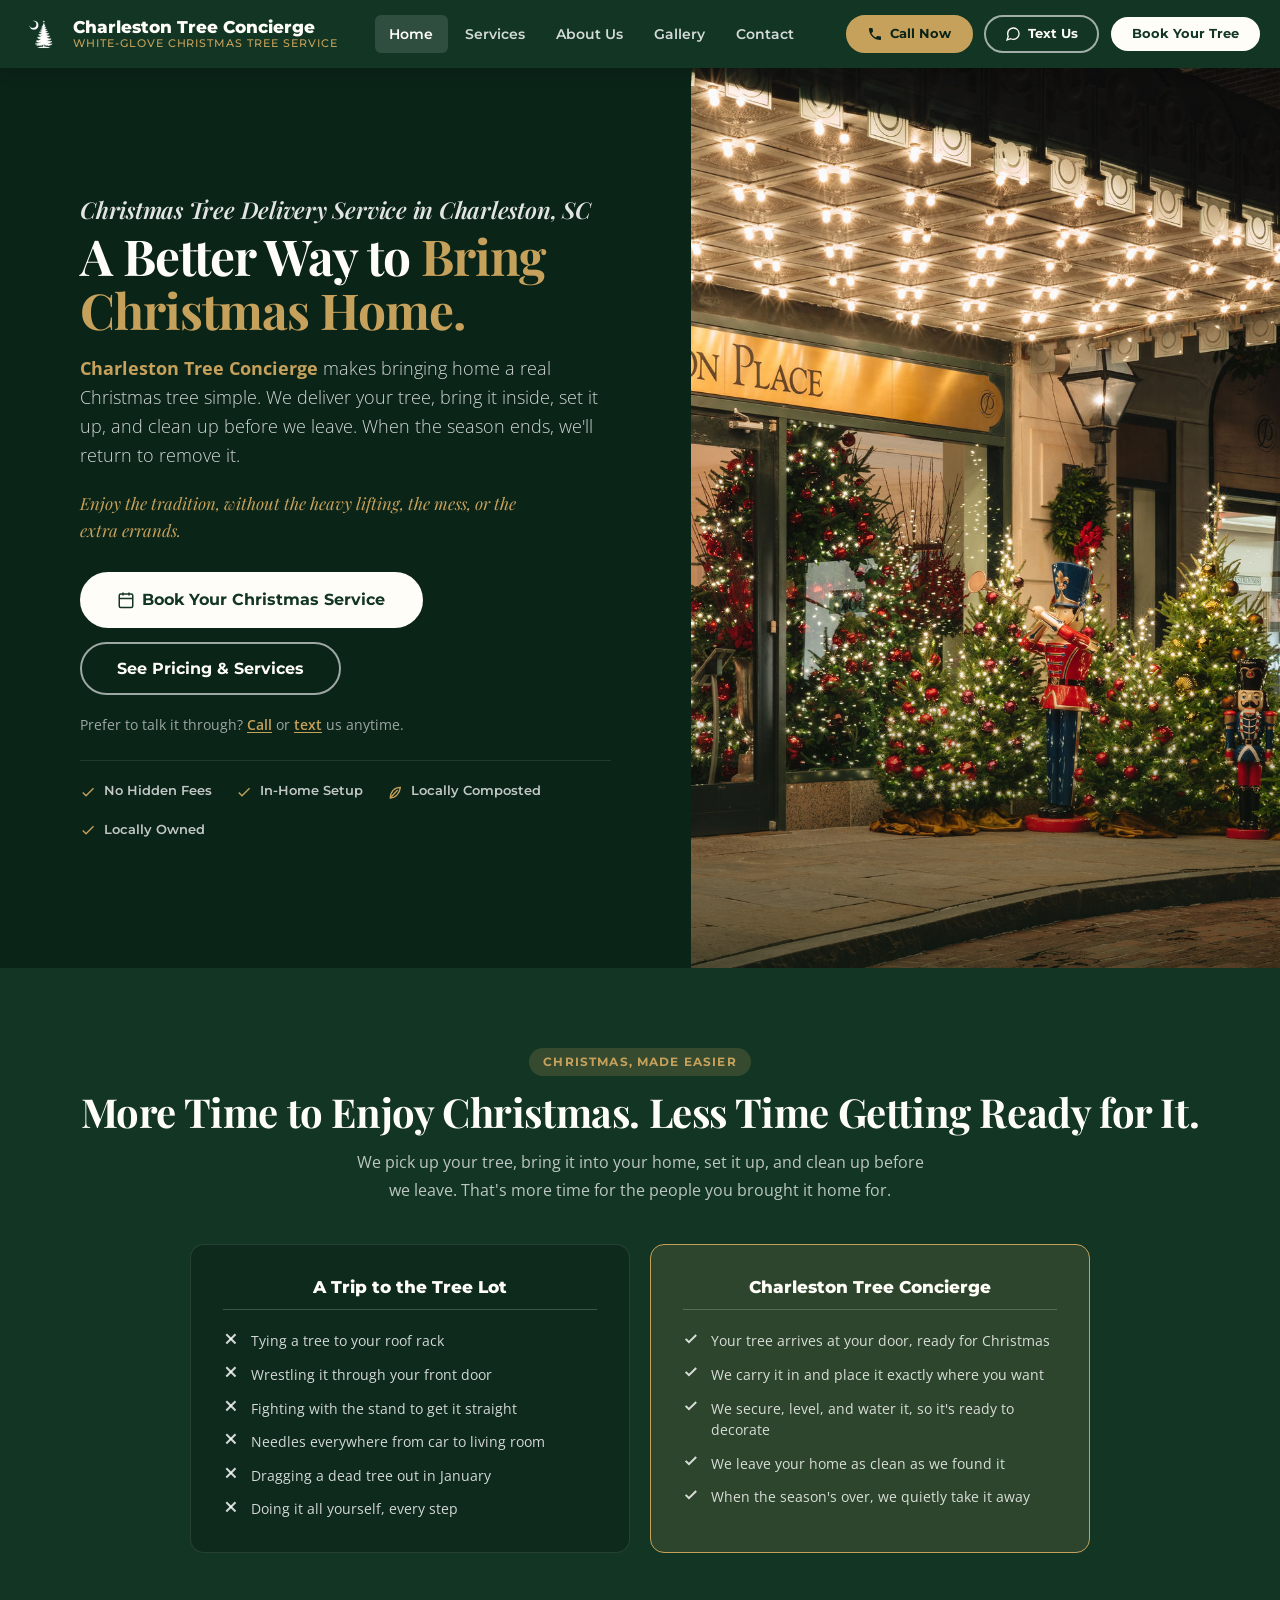
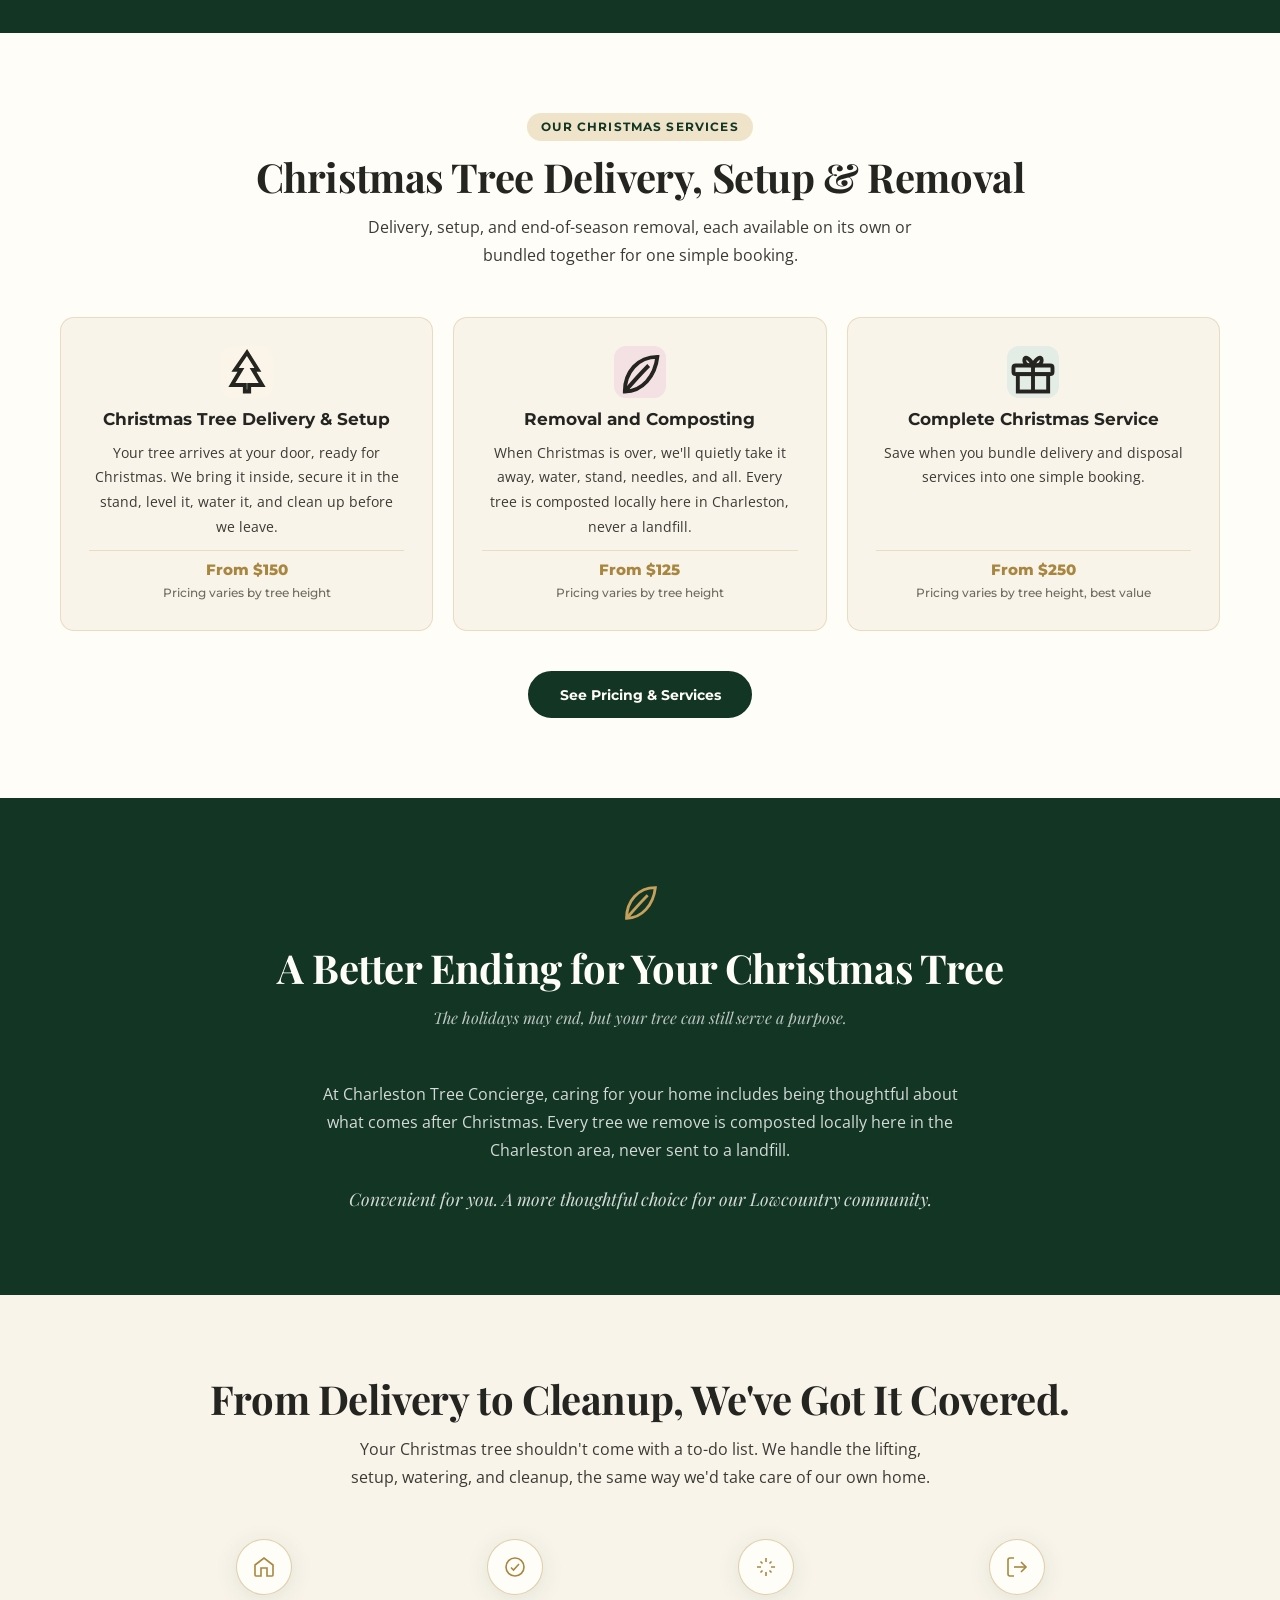
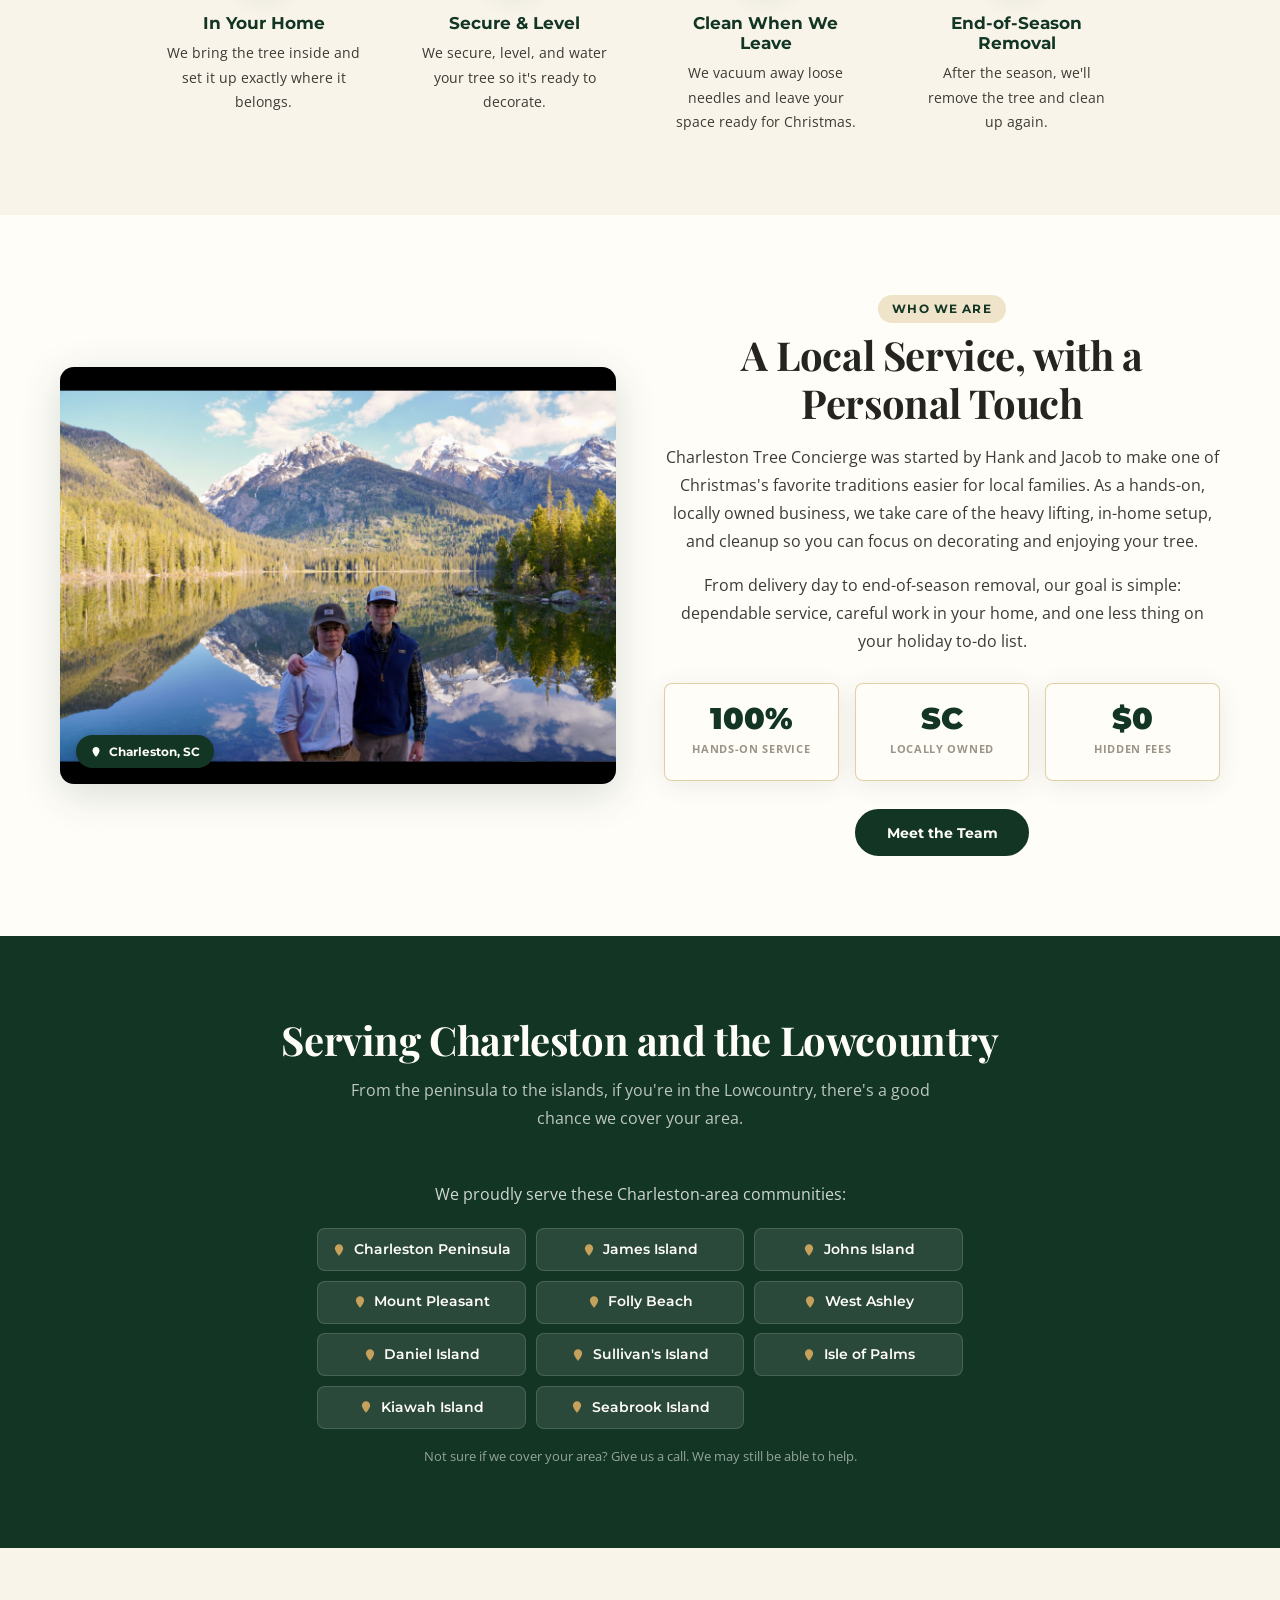
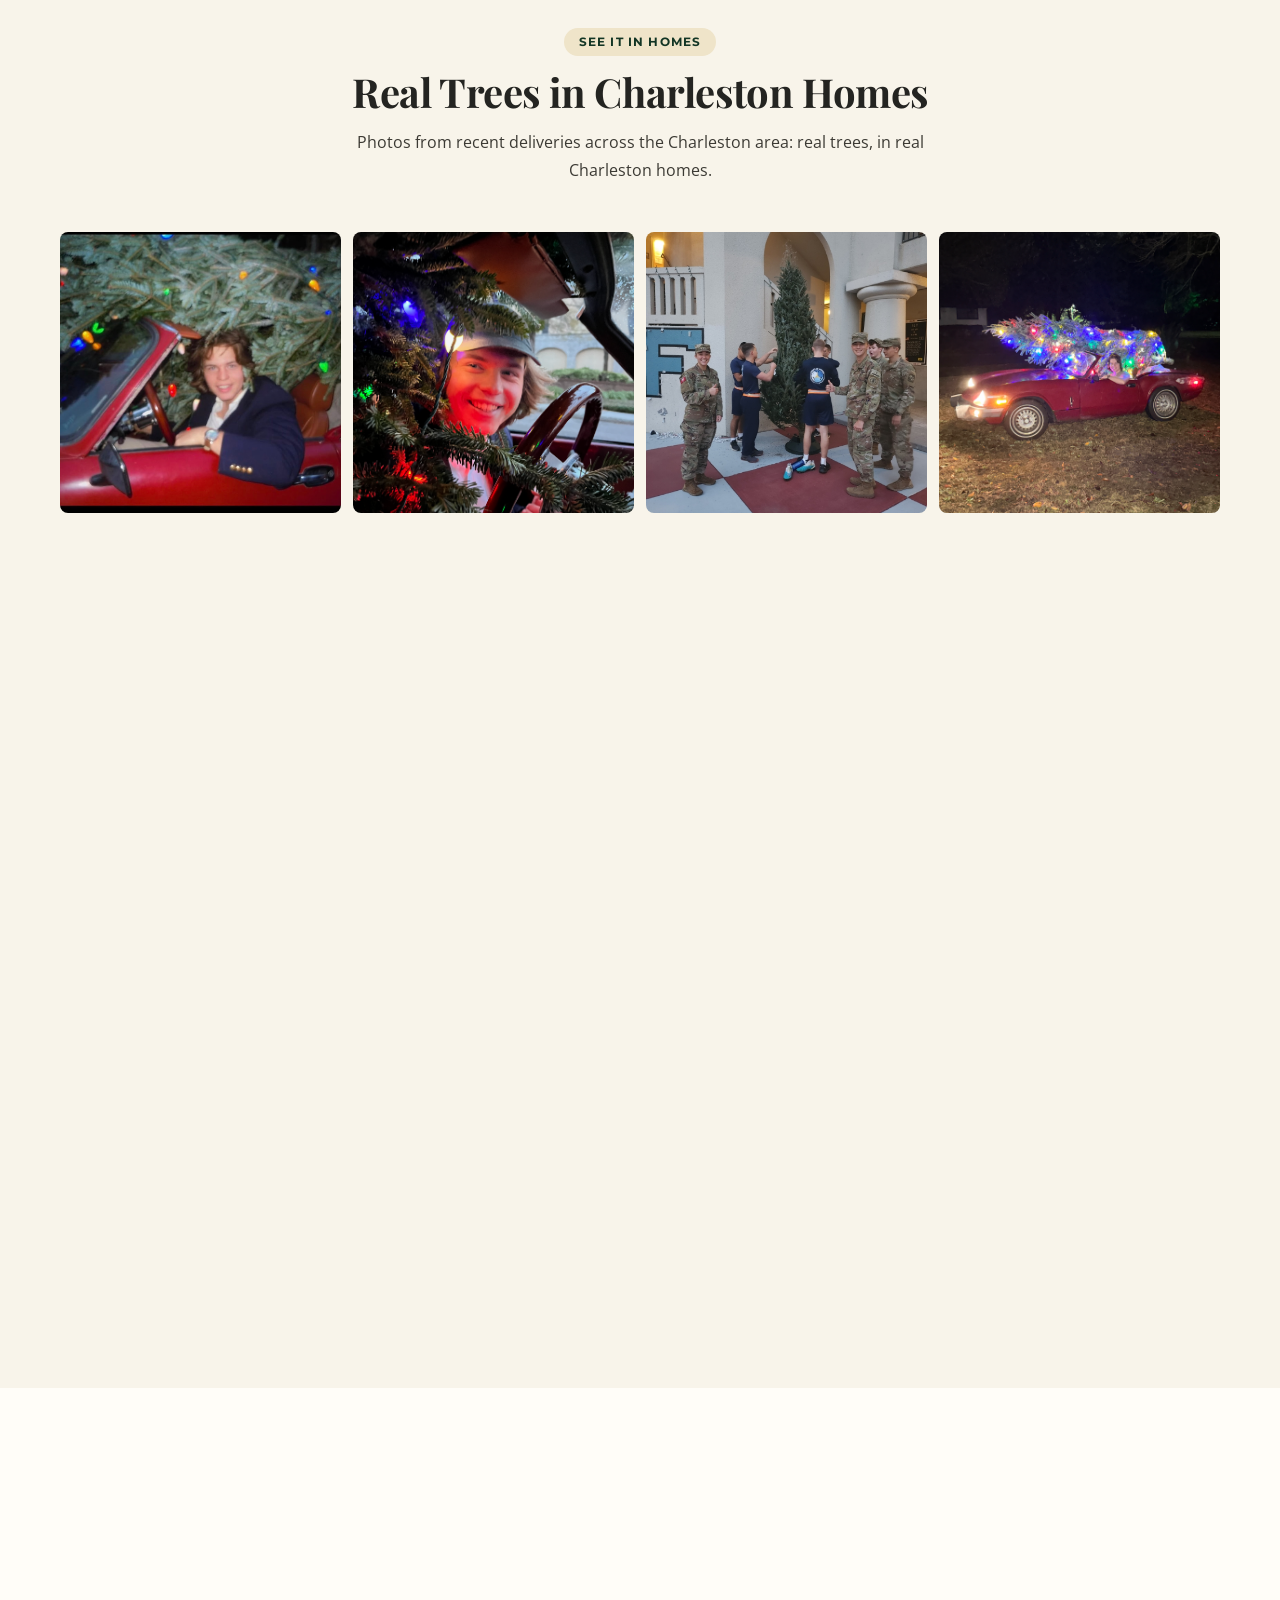
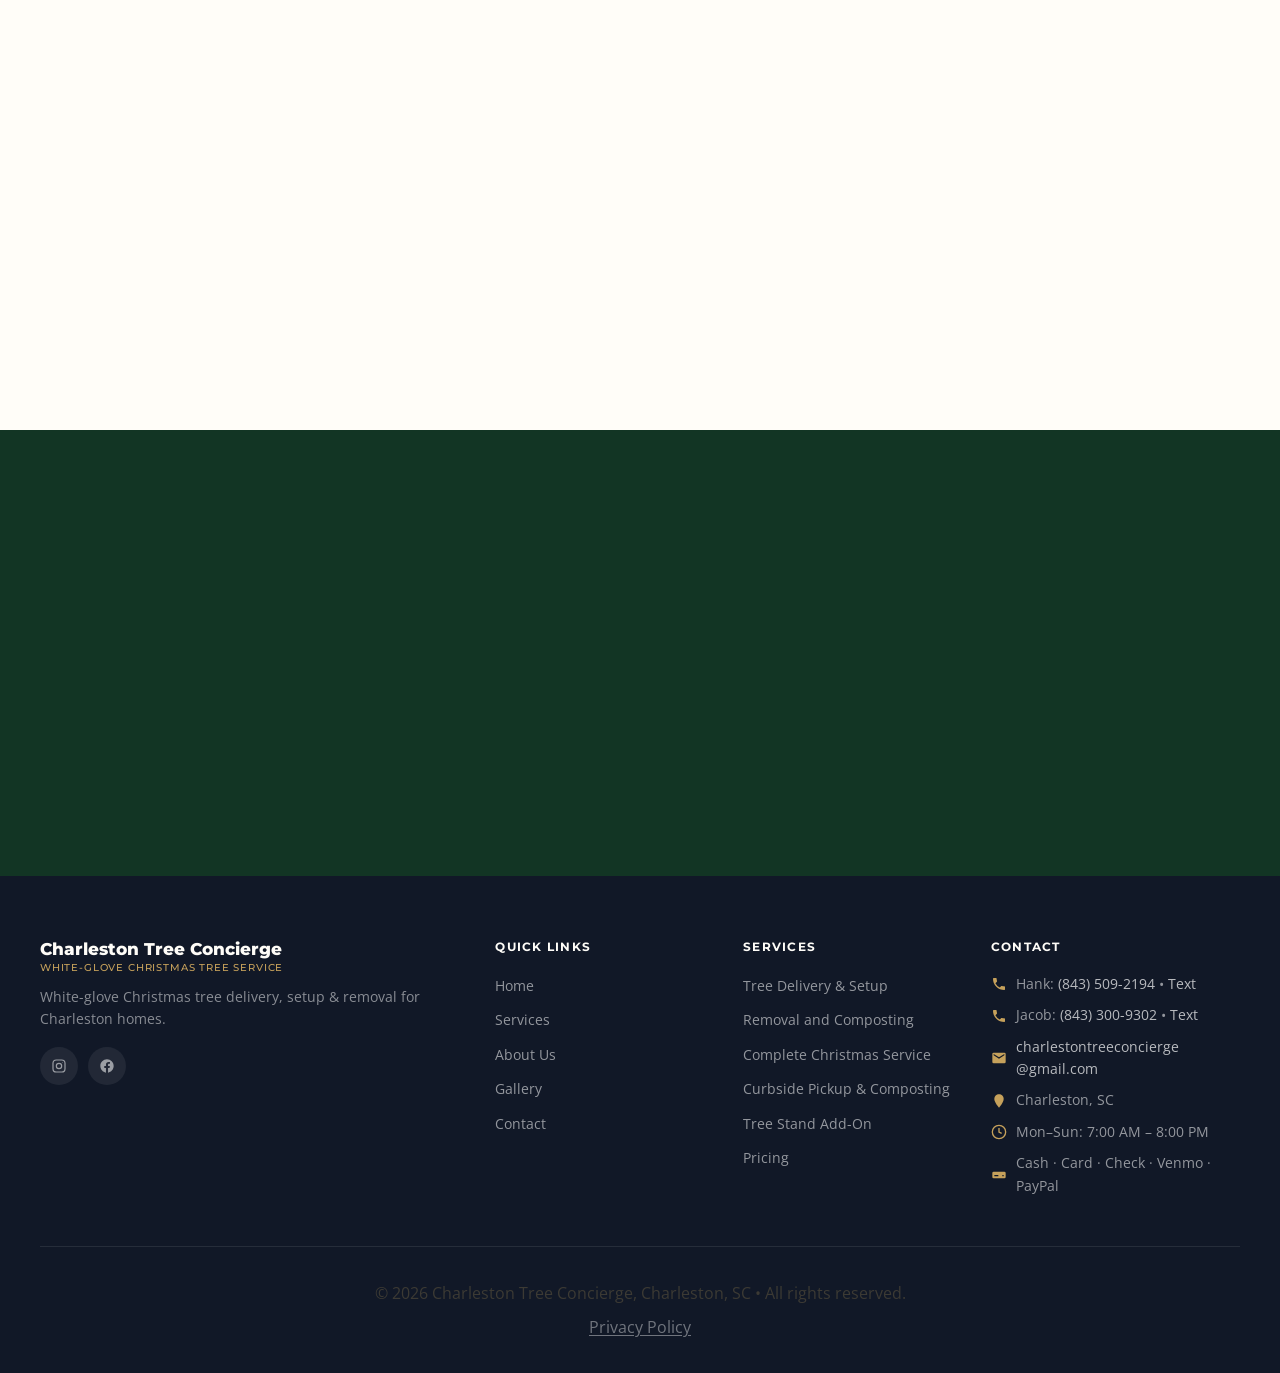
==== commit 766912fb: "Put real phone numbers in every call/text link Call and text buttons were hard-coded to the (843) 55" ====
--- a/index.html
+++ b/index.html
@@ -128,7 +128,7 @@
 
   <link rel="preconnect" href="https://fonts.googleapis.com">
   <link rel="preconnect" href="https://fonts.gstatic.com" crossorigin>
-  <link rel="stylesheet" href="style.css?v=20261116g">
+  <link rel="stylesheet" href="style.css?v=20261118a">
   <link rel="icon" type="image/svg+xml" href="images/favicon.svg">
 </head>
 <body>
@@ -152,8 +152,8 @@
     </nav>
 
     <div class="nav-cta">
-      <a href="tel:+18435550100" class="btn btn-green btn-sm"><svg width="16" height="16" viewBox="0 0 24 24" fill="currentColor" style="flex-shrink:0;"><path d="M6.62 10.79a15.05 15.05 0 006.59 6.59l2.2-2.2a1 1 0 011.01-.24 11.47 11.47 0 003.59.57 1 1 0 011 1V20a1 1 0 01-1 1A17 17 0 013 4a1 1 0 011-1h3.5a1 1 0 011 1 11.47 11.47 0 00.57 3.59 1 1 0 01-.25 1.01z"/></svg>Call Now</a>
-      <a href="sms:+18435550100" class="btn btn-outline-white btn-sm"><svg width="16" height="16" viewBox="0 0 24 24" fill="none" stroke="currentColor" stroke-width="2" style="flex-shrink:0;"><path d="M21 11.5a8.38 8.38 0 01-.9 3.8 8.5 8.5 0 01-7.6 4.7 8.38 8.38 0 01-3.8-.9L3 21l1.9-5.7a8.38 8.38 0 01-.9-3.8 8.5 8.5 0 014.7-7.6 8.38 8.38 0 013.8-.9h.5a8.48 8.48 0 018 8v.5z"/></svg>Text Us</a>
+      <a data-phone="hank" href="tel:+18435092194" class="btn btn-green btn-sm"><svg width="16" height="16" viewBox="0 0 24 24" fill="currentColor" style="flex-shrink:0;"><path d="M6.62 10.79a15.05 15.05 0 006.59 6.59l2.2-2.2a1 1 0 011.01-.24 11.47 11.47 0 003.59.57 1 1 0 011 1V20a1 1 0 01-1 1A17 17 0 013 4a1 1 0 011-1h3.5a1 1 0 011 1 11.47 11.47 0 00.57 3.59 1 1 0 01-.25 1.01z"/></svg>Call Now</a>
+      <a data-phone="hank" href="sms:+18435092194" class="btn btn-outline-white btn-sm"><svg width="16" height="16" viewBox="0 0 24 24" fill="none" stroke="currentColor" stroke-width="2" style="flex-shrink:0;"><path d="M21 11.5a8.38 8.38 0 01-.9 3.8 8.5 8.5 0 01-7.6 4.7 8.38 8.38 0 01-3.8-.9L3 21l1.9-5.7a8.38 8.38 0 01-.9-3.8 8.5 8.5 0 014.7-7.6 8.38 8.38 0 013.8-.9h.5a8.48 8.48 0 018 8v.5z"/></svg>Text Us</a>
       <button class="btn btn-secondary btn-sm" data-modal="booking-modal">Book Your Tree</button>
     </div>
 
@@ -171,8 +171,8 @@
       <a href="contact.html">Contact</a>
     </nav>
     <div class="mobile-cta-row">
-      <a href="tel:+18435550100" class="btn btn-green"><svg width="16" height="16" viewBox="0 0 24 24" fill="currentColor" style="flex-shrink:0;"><path d="M6.62 10.79a15.05 15.05 0 006.59 6.59l2.2-2.2a1 1 0 011.01-.24 11.47 11.47 0 003.59.57 1 1 0 011 1V20a1 1 0 01-1 1A17 17 0 013 4a1 1 0 011-1h3.5a1 1 0 011 1 11.47 11.47 0 00.57 3.59 1 1 0 01-.25 1.01z"/></svg>Call Now</a>
-      <a href="sms:+18435550100" class="btn btn-outline-white"><svg width="16" height="16" viewBox="0 0 24 24" fill="none" stroke="currentColor" stroke-width="2" style="flex-shrink:0;"><path d="M21 11.5a8.38 8.38 0 01-.9 3.8 8.5 8.5 0 01-7.6 4.7 8.38 8.38 0 01-3.8-.9L3 21l1.9-5.7a8.38 8.38 0 01-.9-3.8 8.5 8.5 0 014.7-7.6 8.38 8.38 0 013.8-.9h.5a8.48 8.48 0 018 8v.5z"/></svg>Text Us</a>
+      <a data-phone="hank" href="tel:+18435092194" class="btn btn-green"><svg width="16" height="16" viewBox="0 0 24 24" fill="currentColor" style="flex-shrink:0;"><path d="M6.62 10.79a15.05 15.05 0 006.59 6.59l2.2-2.2a1 1 0 011.01-.24 11.47 11.47 0 003.59.57 1 1 0 011 1V20a1 1 0 01-1 1A17 17 0 013 4a1 1 0 011-1h3.5a1 1 0 011 1 11.47 11.47 0 00.57 3.59 1 1 0 01-.25 1.01z"/></svg>Call Now</a>
+      <a data-phone="hank" href="sms:+18435092194" class="btn btn-outline-white"><svg width="16" height="16" viewBox="0 0 24 24" fill="none" stroke="currentColor" stroke-width="2" style="flex-shrink:0;"><path d="M21 11.5a8.38 8.38 0 01-.9 3.8 8.5 8.5 0 01-7.6 4.7 8.38 8.38 0 01-3.8-.9L3 21l1.9-5.7a8.38 8.38 0 01-.9-3.8 8.5 8.5 0 014.7-7.6 8.38 8.38 0 013.8-.9h.5a8.48 8.48 0 018 8v.5z"/></svg>Text Us</a>
       <button class="btn btn-secondary" data-modal="booking-modal">Book Tree</button>
     </div>
   </div>
@@ -209,7 +209,7 @@
           </button>
           <a href="services.html#pricing" class="btn btn-outline-white btn-lg">See Pricing &amp; Services</a>
         </div>
-        <p class="hero-cta-note" data-anim data-anim-delay="3">Prefer to talk it through? <a href="tel:+18435092194">Call</a> or <a href="sms:+18435092194">text</a> us anytime.</p>
+        <p class="hero-cta-note" data-anim data-anim-delay="3">Prefer to talk it through? <a data-phone="hank" href="tel:+18435092194">Call</a> or <a data-phone="hank" href="sms:+18435092194">text</a> us anytime.</p>
         <div class="hero-trust" data-anim data-anim-delay="4">
           <span class="trust-pill">
             <svg width="16" height="16" viewBox="0 0 24 24" fill="currentColor"><path d="M9 16.17L4.83 12l-1.42 1.41L9 19 21 7l-1.41-1.41z"/></svg>
@@ -622,11 +622,11 @@
       <h4>Contact</h4>
       <div class="f-contact-item">
         <svg width="16" height="16" viewBox="0 0 24 24" fill="currentColor"><path d="M6.62 10.79a15.05 15.05 0 006.59 6.59l2.2-2.2a1 1 0 011.01-.24 11.47 11.47 0 003.59.57 1 1 0 011 1V20a1 1 0 01-1 1A17 17 0 013 4a1 1 0 011-1h3.5a1 1 0 011 1 11.47 11.47 0 00.57 3.59 1 1 0 01-.25 1.01z"/></svg>
-        <span>Hank: <a href="tel:+18435550100">(843) 555-0100</a> &bull; <a href="sms:+18435550100">Text</a></span>
+        <span>Hank: <a data-phone="hank" href="tel:+18435092194">(843) 509-2194</a> &bull; <a data-phone="hank" href="sms:+18435092194">Text</a></span>
       </div>
       <div class="f-contact-item">
         <svg width="16" height="16" viewBox="0 0 24 24" fill="currentColor"><path d="M6.62 10.79a15.05 15.05 0 006.59 6.59l2.2-2.2a1 1 0 011.01-.24 11.47 11.47 0 003.59.57 1 1 0 011 1V20a1 1 0 01-1 1A17 17 0 013 4a1 1 0 011-1h3.5a1 1 0 011 1 11.47 11.47 0 00.57 3.59 1 1 0 01-.25 1.01z"/></svg>
-        <span>Jacob: <a href="tel:+18435550101">(843) 555-0101</a> &bull; <a href="sms:+18435550101">Text</a></span>
+        <span>Jacob: <a data-phone="jacob" href="tel:+18433009302">(843) 300-9302</a> &bull; <a data-phone="jacob" href="sms:+18433009302">Text</a></span>
       </div>
       <div class="f-contact-item">
         <svg width="16" height="16" viewBox="0 0 24 24" fill="currentColor"><path d="M20 4H4a2 2 0 00-2 2v12a2 2 0 002 2h16a2 2 0 002-2V6a2 2 0 00-2-2zm0 4l-8 5-8-5V6l8 5 8-5v2z"/></svg>
@@ -654,8 +654,8 @@
 
 <!-- ===================== FLOATING CTA (MOBILE) ===================== -->
 <div class="floating-cta" aria-label="Quick contact buttons">
-  <a href="tel:+18435550100" class="btn btn-green"><svg width="16" height="16" viewBox="0 0 24 24" fill="currentColor" style="flex-shrink:0;"><path d="M6.62 10.79a15.05 15.05 0 006.59 6.59l2.2-2.2a1 1 0 011.01-.24 11.47 11.47 0 003.59.57 1 1 0 011 1V20a1 1 0 01-1 1A17 17 0 013 4a1 1 0 011-1h3.5a1 1 0 011 1 11.47 11.47 0 00.57 3.59 1 1 0 01-.25 1.01z"/></svg>Call</a>
-  <a href="sms:+18435550100" class="btn btn-outline"><svg width="16" height="16" viewBox="0 0 24 24" fill="none" stroke="currentColor" stroke-width="2" style="flex-shrink:0;"><path d="M21 11.5a8.38 8.38 0 01-.9 3.8 8.5 8.5 0 01-7.6 4.7 8.38 8.38 0 01-3.8-.9L3 21l1.9-5.7a8.38 8.38 0 01-.9-3.8 8.5 8.5 0 014.7-7.6 8.38 8.38 0 013.8-.9h.5a8.48 8.48 0 018 8v.5z"/></svg>Text</a>
+  <a data-phone="hank" href="tel:+18435092194" class="btn btn-green"><svg width="16" height="16" viewBox="0 0 24 24" fill="currentColor" style="flex-shrink:0;"><path d="M6.62 10.79a15.05 15.05 0 006.59 6.59l2.2-2.2a1 1 0 011.01-.24 11.47 11.47 0 003.59.57 1 1 0 011 1V20a1 1 0 01-1 1A17 17 0 013 4a1 1 0 011-1h3.5a1 1 0 011 1 11.47 11.47 0 00.57 3.59 1 1 0 01-.25 1.01z"/></svg>Call</a>
+  <a data-phone="hank" href="sms:+18435092194" class="btn btn-outline"><svg width="16" height="16" viewBox="0 0 24 24" fill="none" stroke="currentColor" stroke-width="2" style="flex-shrink:0;"><path d="M21 11.5a8.38 8.38 0 01-.9 3.8 8.5 8.5 0 01-7.6 4.7 8.38 8.38 0 01-3.8-.9L3 21l1.9-5.7a8.38 8.38 0 01-.9-3.8 8.5 8.5 0 014.7-7.6 8.38 8.38 0 013.8-.9h.5a8.48 8.48 0 018 8v.5z"/></svg>Text</a>
   <button class="btn btn-primary" data-modal="booking-modal">Book</button>
 </div>
 <div class="floating-cta-spacer"></div>
@@ -791,6 +791,6 @@
 <script>
   document.getElementById('year').textContent = new Date().getFullYear();
 </script>
-<script src="main.js?v=20261116g"></script>
+<script src="main.js?v=20261118a"></script>
 </body>
 </html>
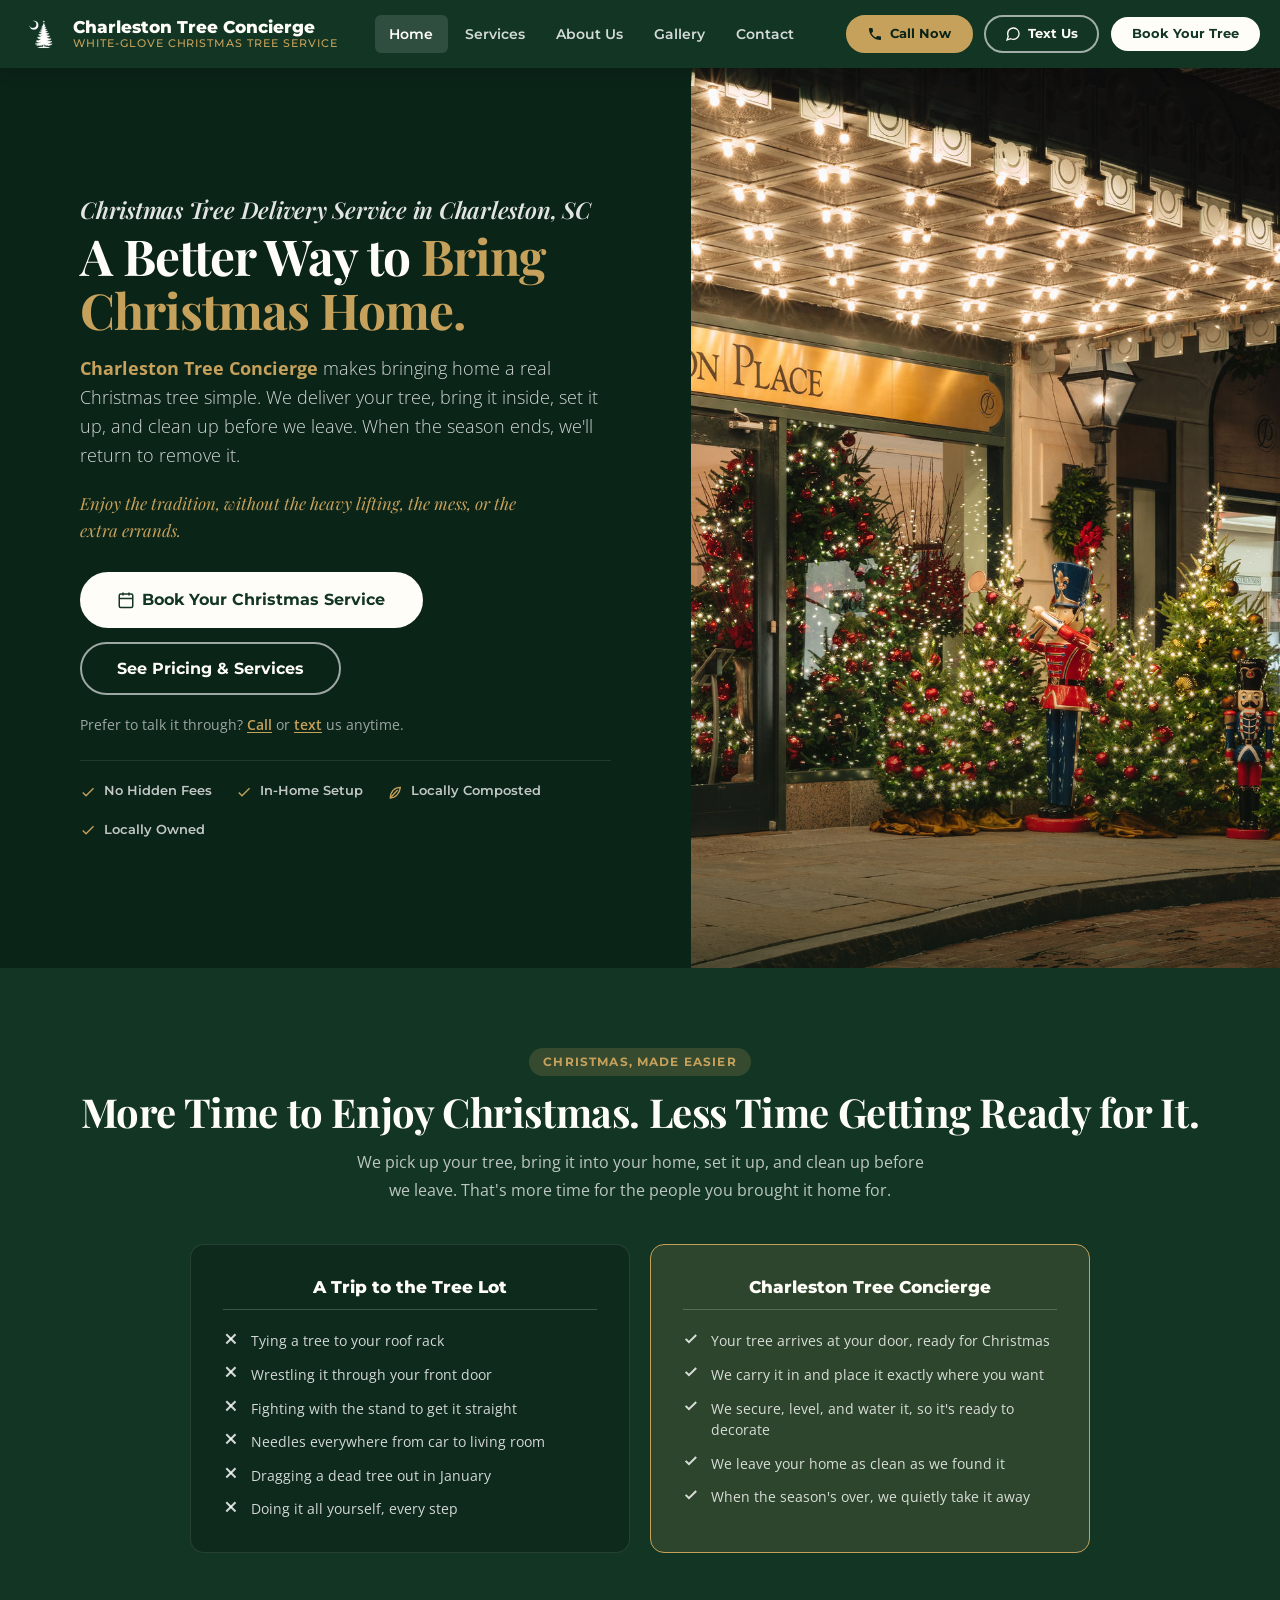
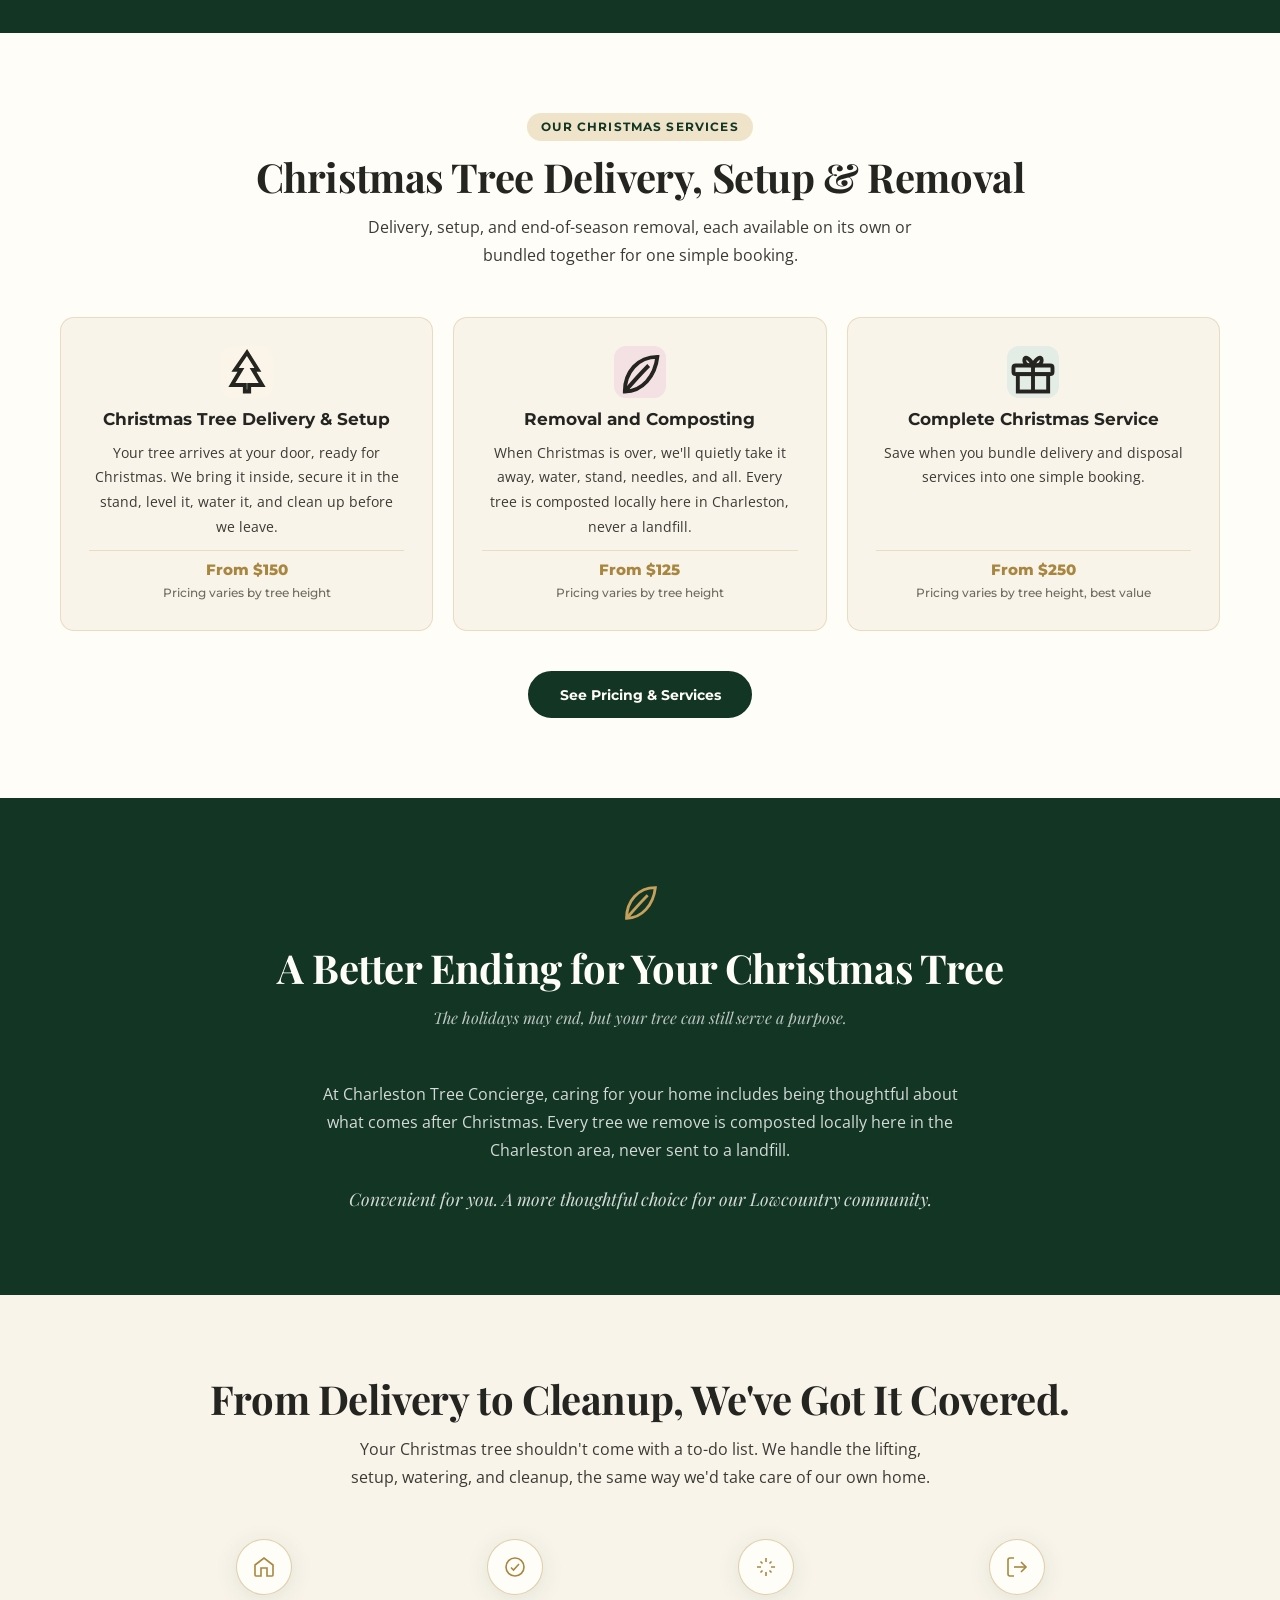
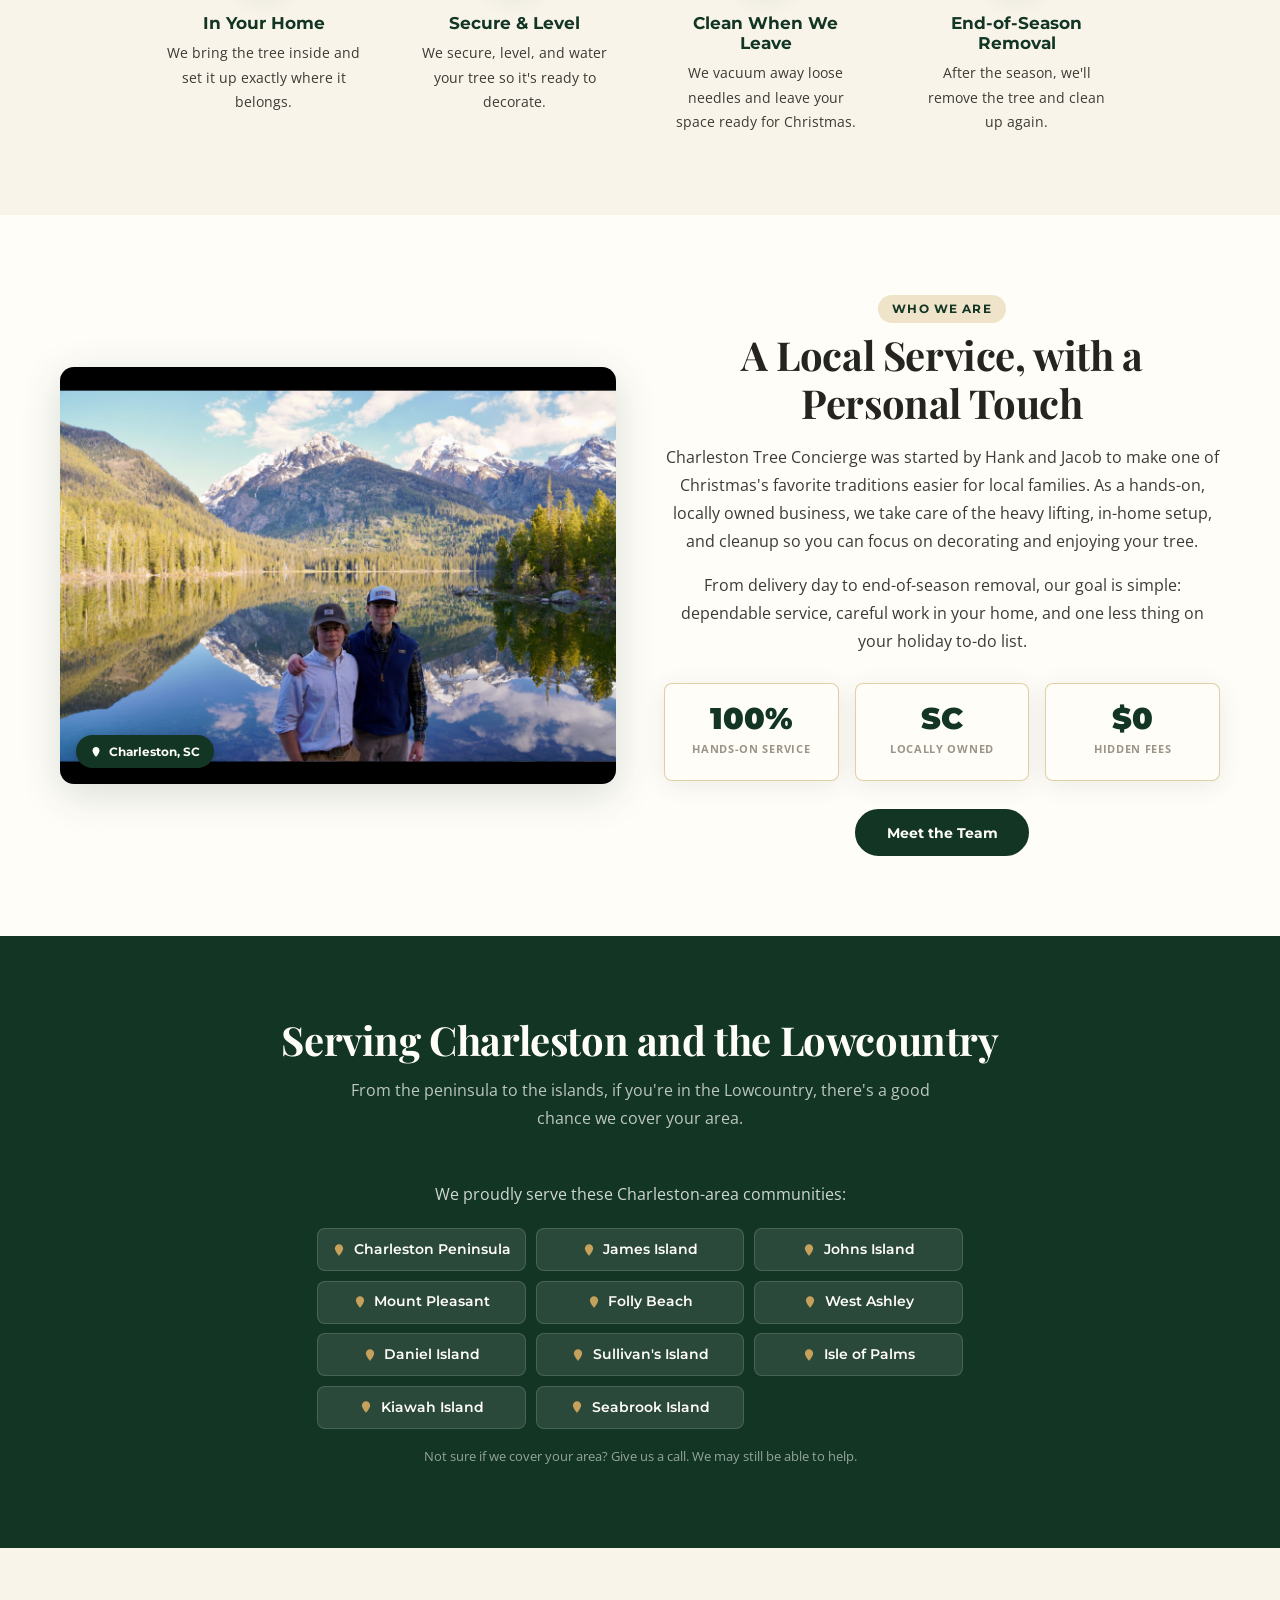
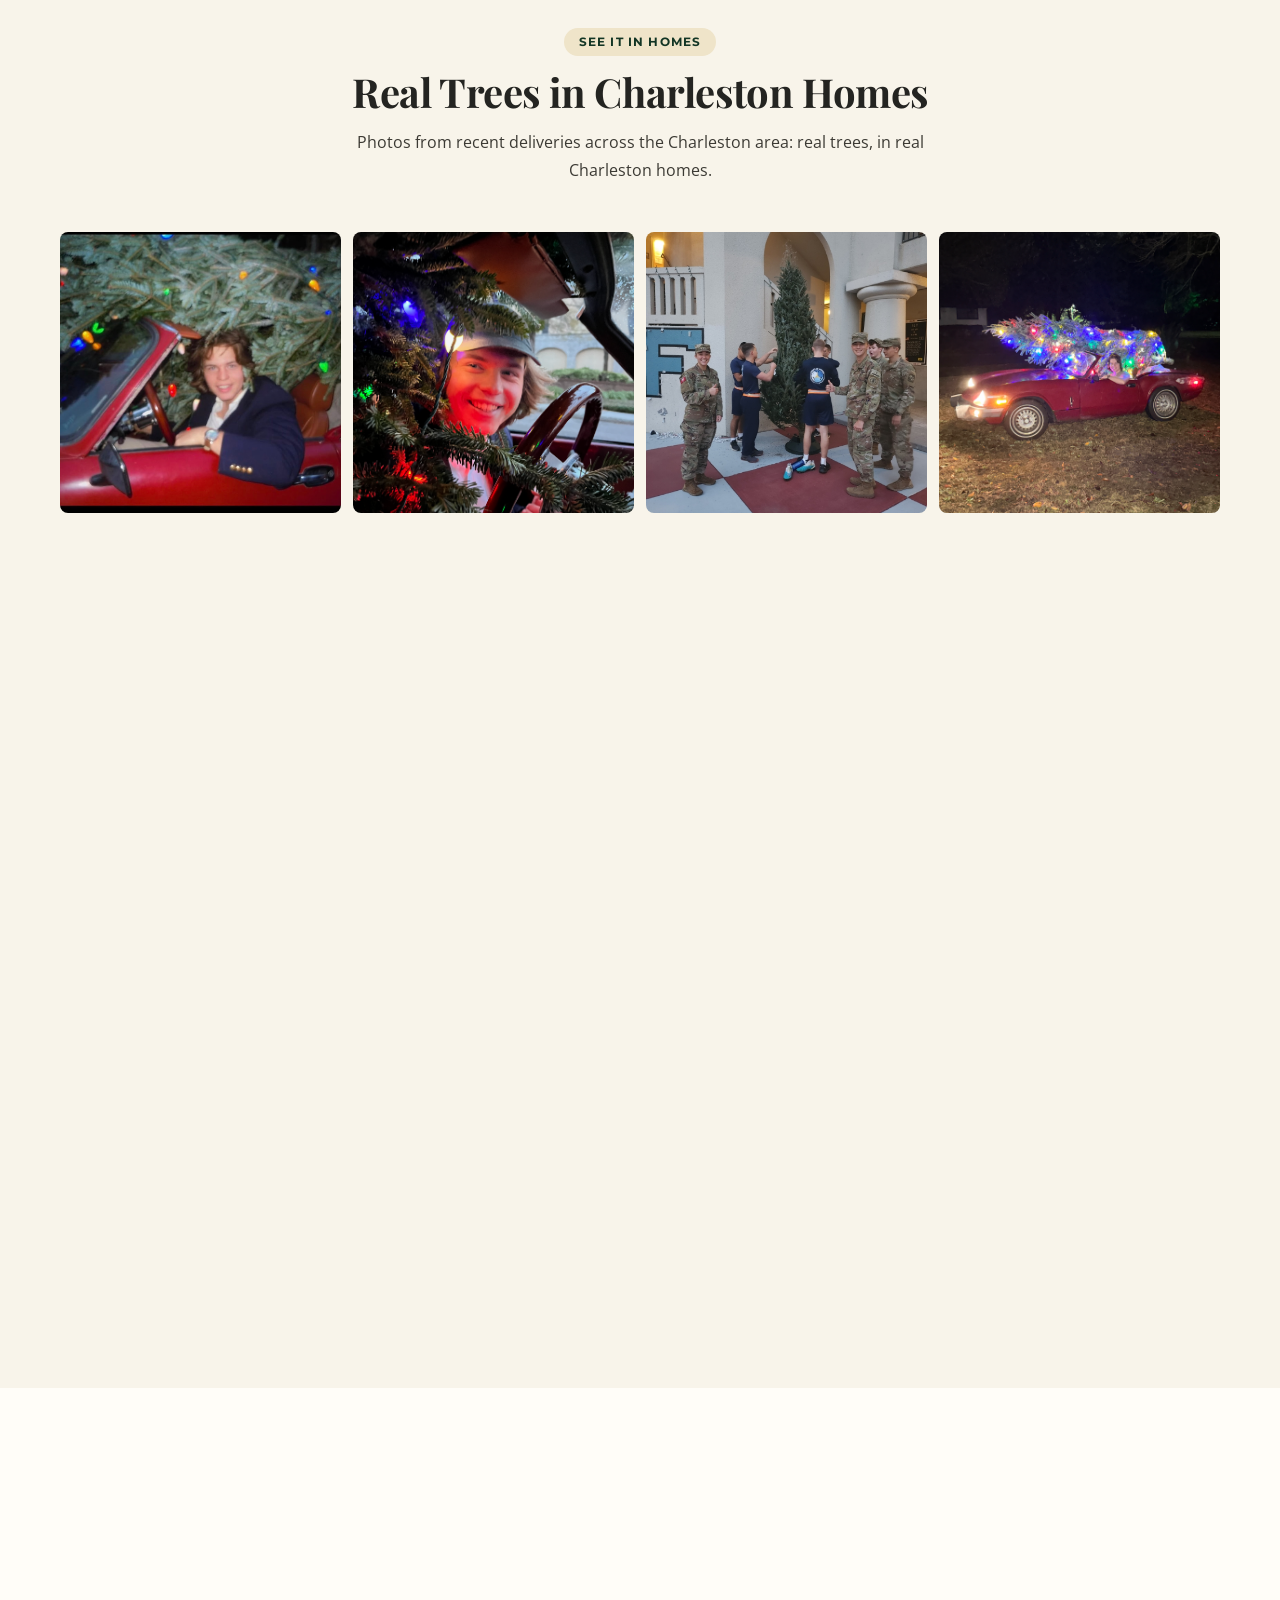
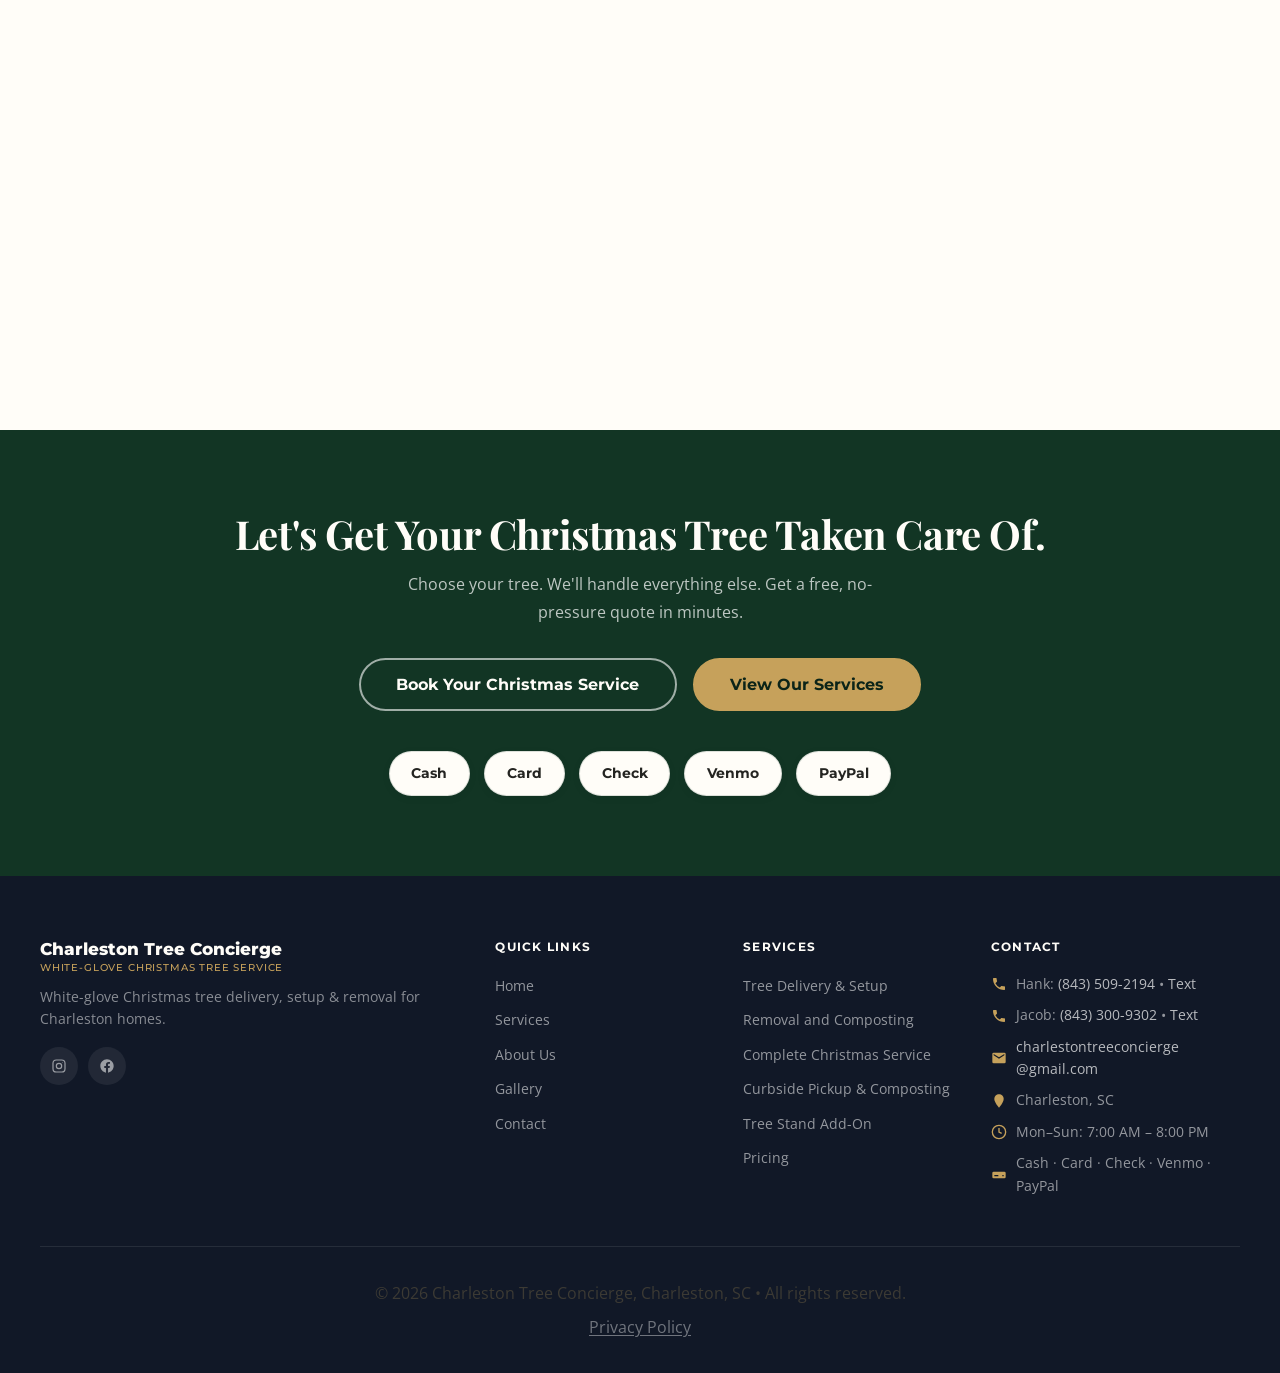
==== commit 5bec10b4: "Rename smallest tier to 'Less than 7 ft' and price a 7 ft tree in the 7-9 ft tier Removes the overla" ====
--- a/index.html
+++ b/index.html
@@ -128,7 +128,7 @@
 
   <link rel="preconnect" href="https://fonts.googleapis.com">
   <link rel="preconnect" href="https://fonts.gstatic.com" crossorigin>
-  <link rel="stylesheet" href="style.css?v=20261118a">
+  <link rel="stylesheet" href="style.css?v=20261119a">
   <link rel="icon" type="image/svg+xml" href="images/favicon.svg">
 </head>
 <body>
@@ -791,6 +791,6 @@
 <script>
   document.getElementById('year').textContent = new Date().getFullYear();
 </script>
-<script src="main.js?v=20261118a"></script>
+<script src="main.js?v=20261119a"></script>
 </body>
 </html>
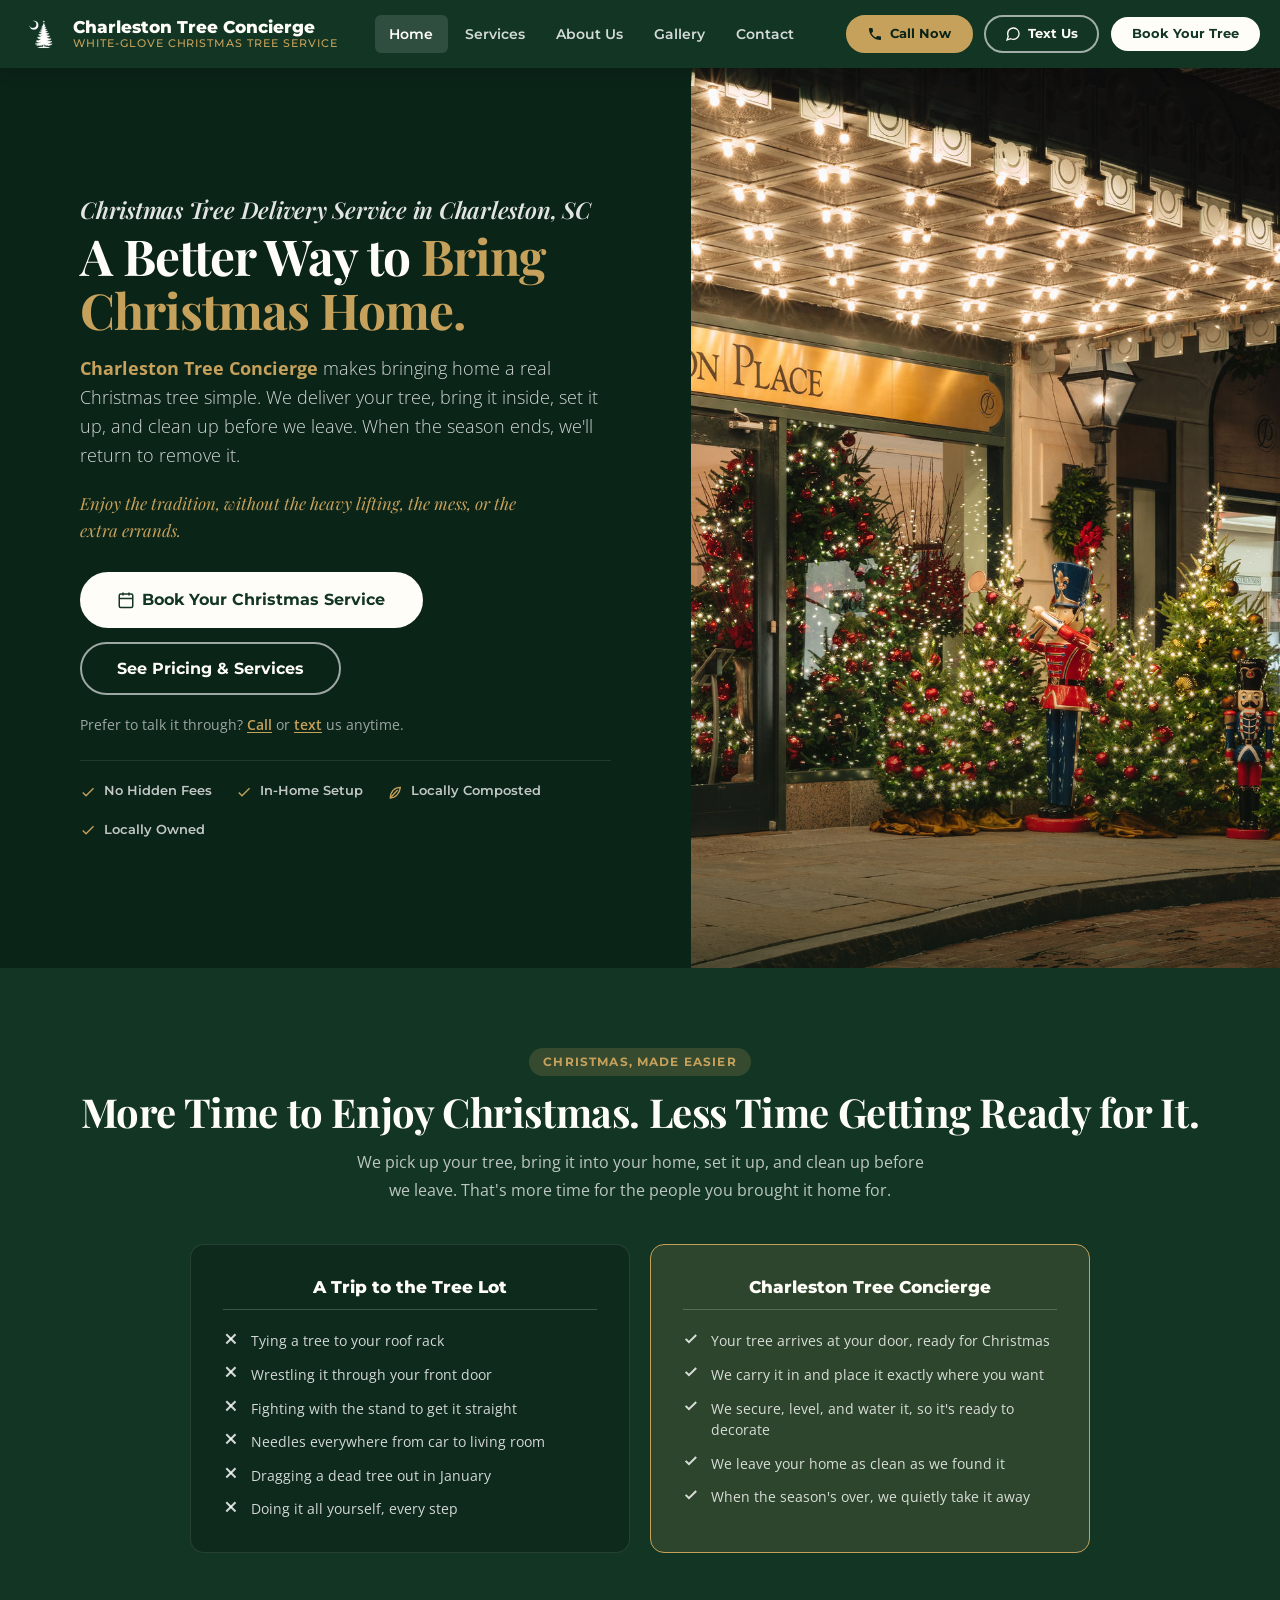
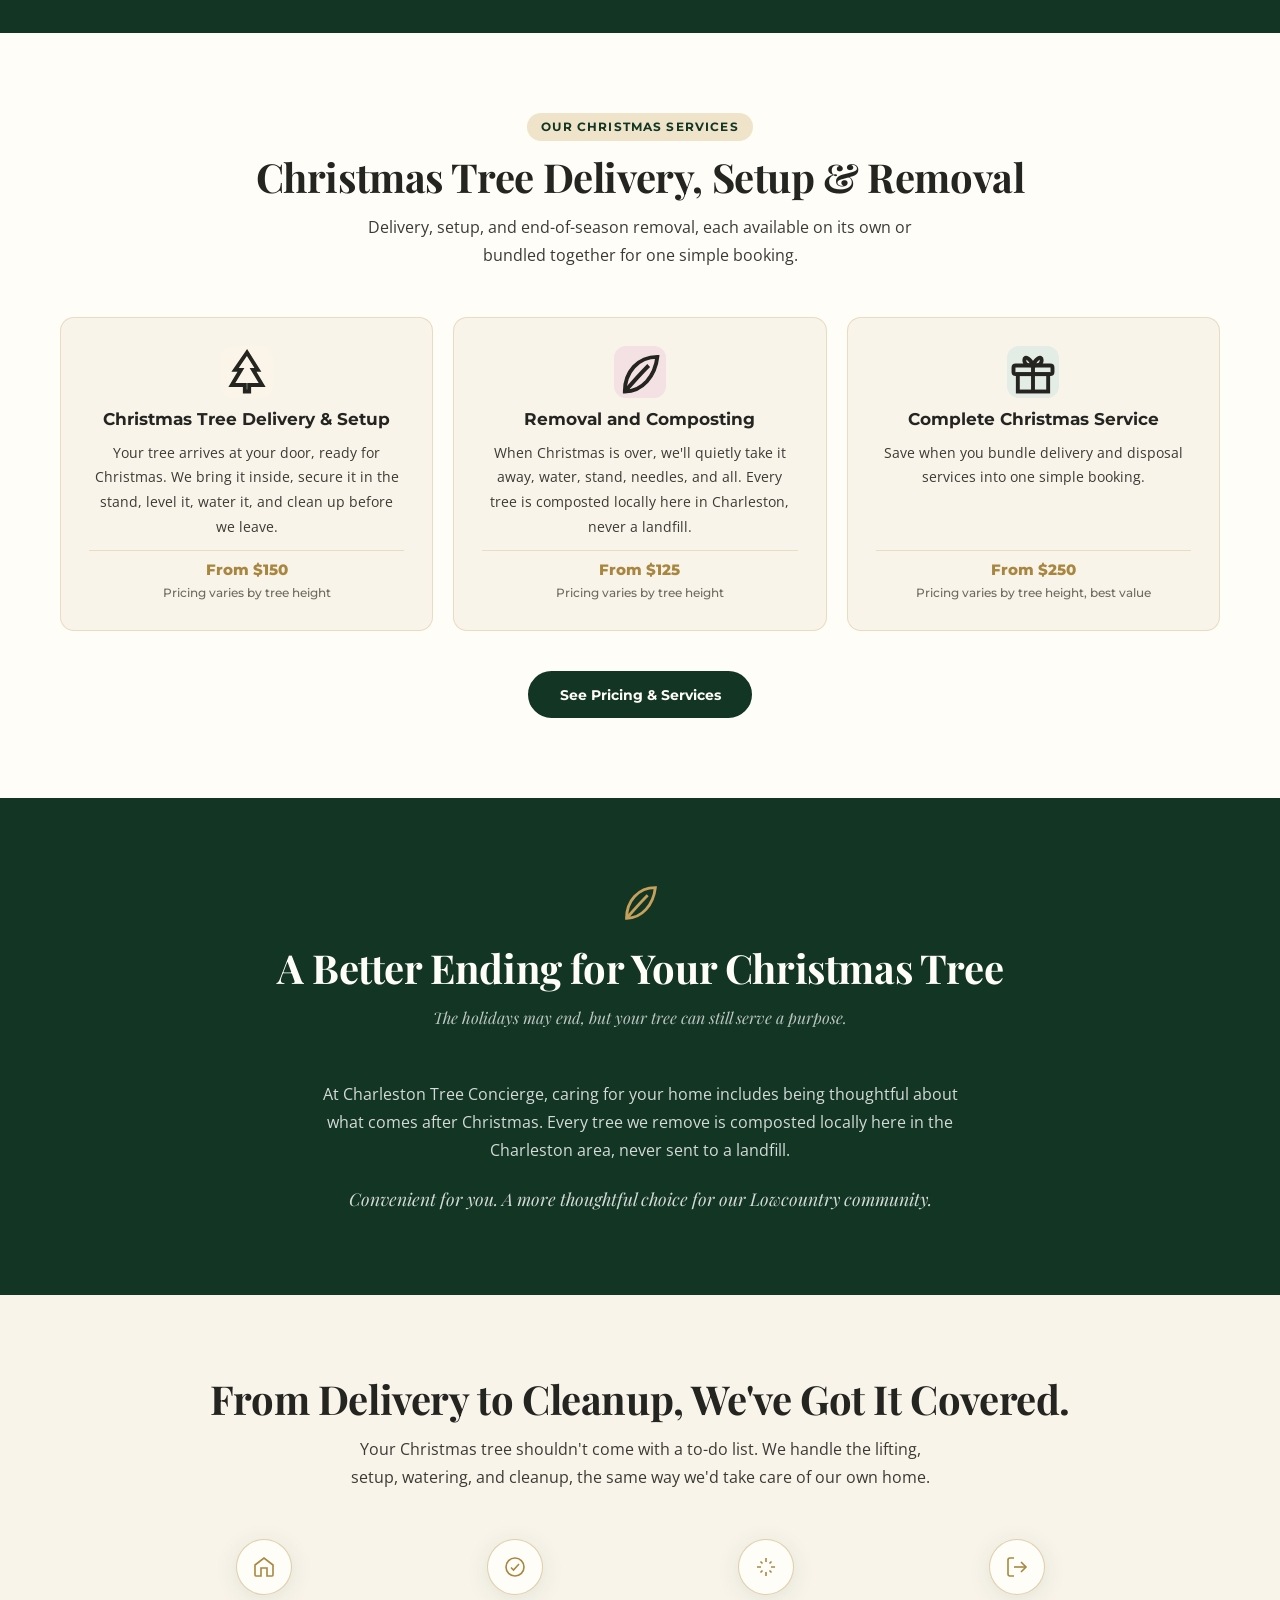
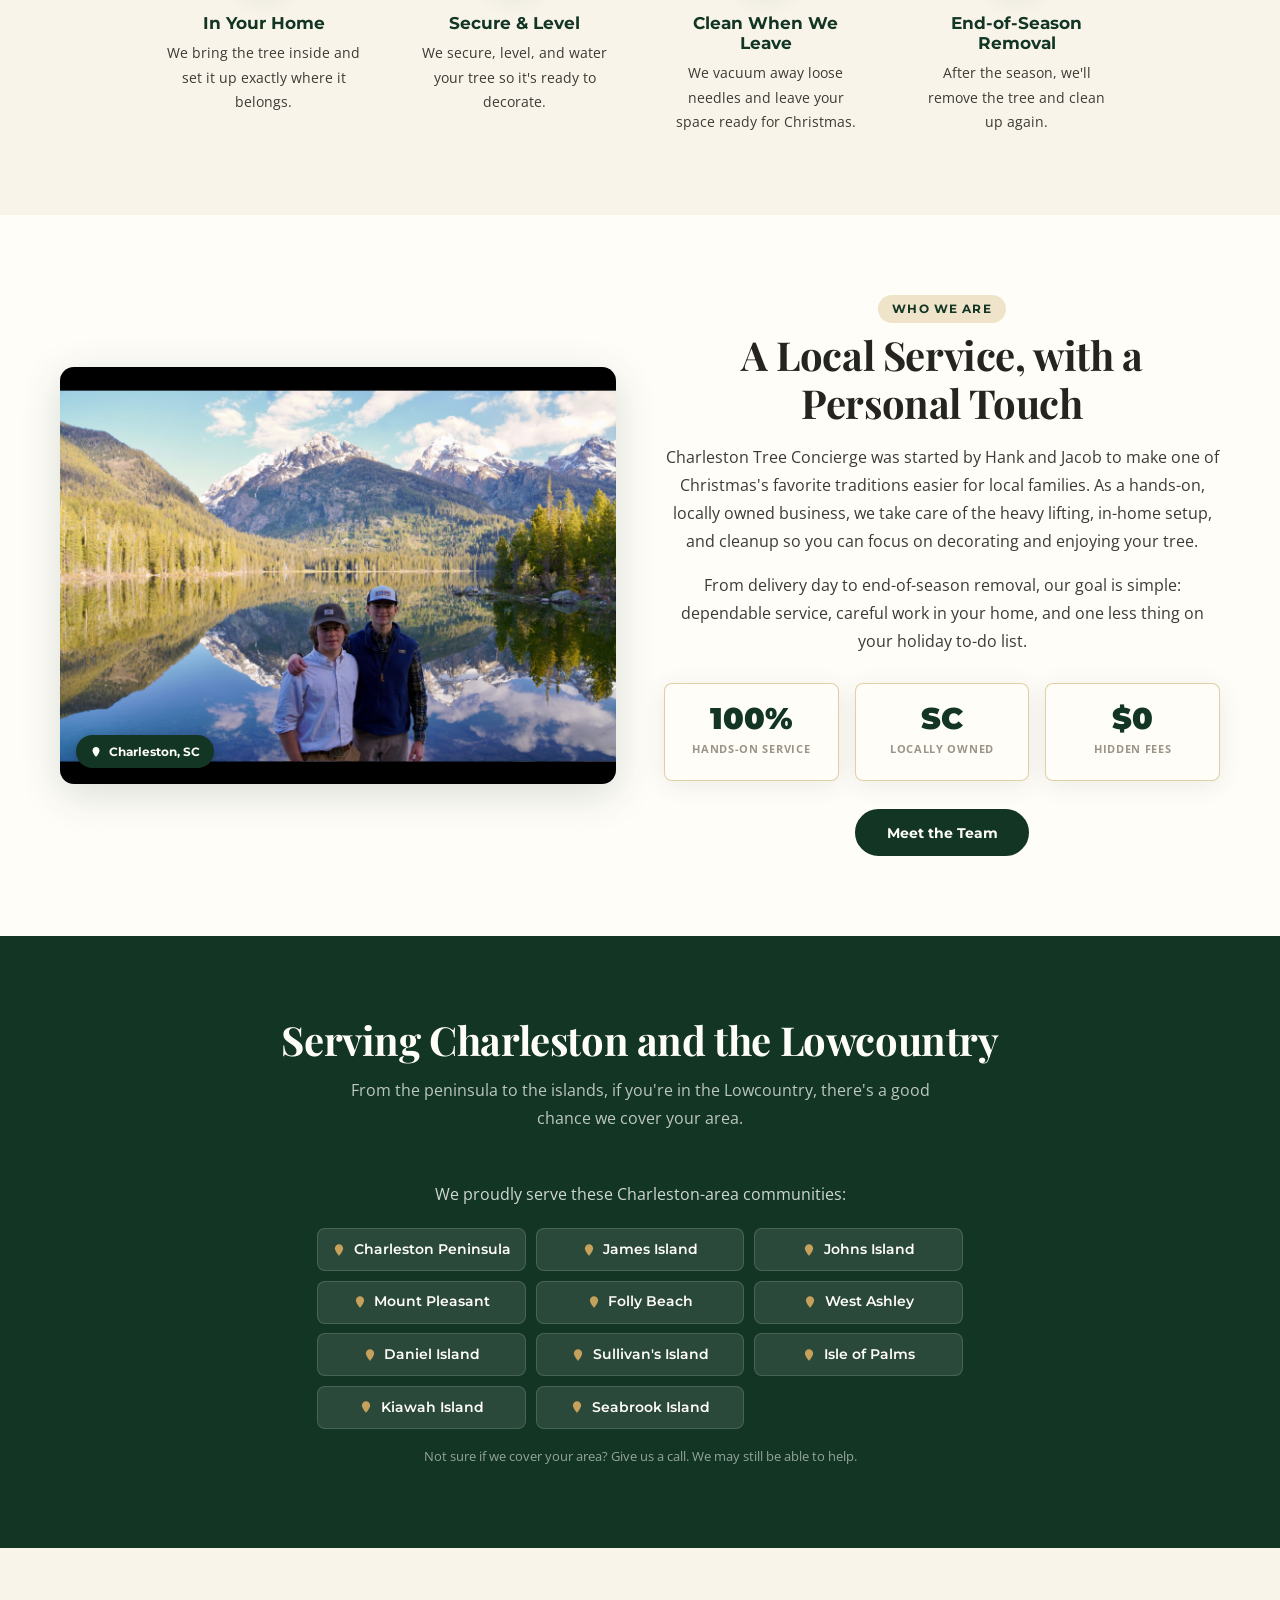
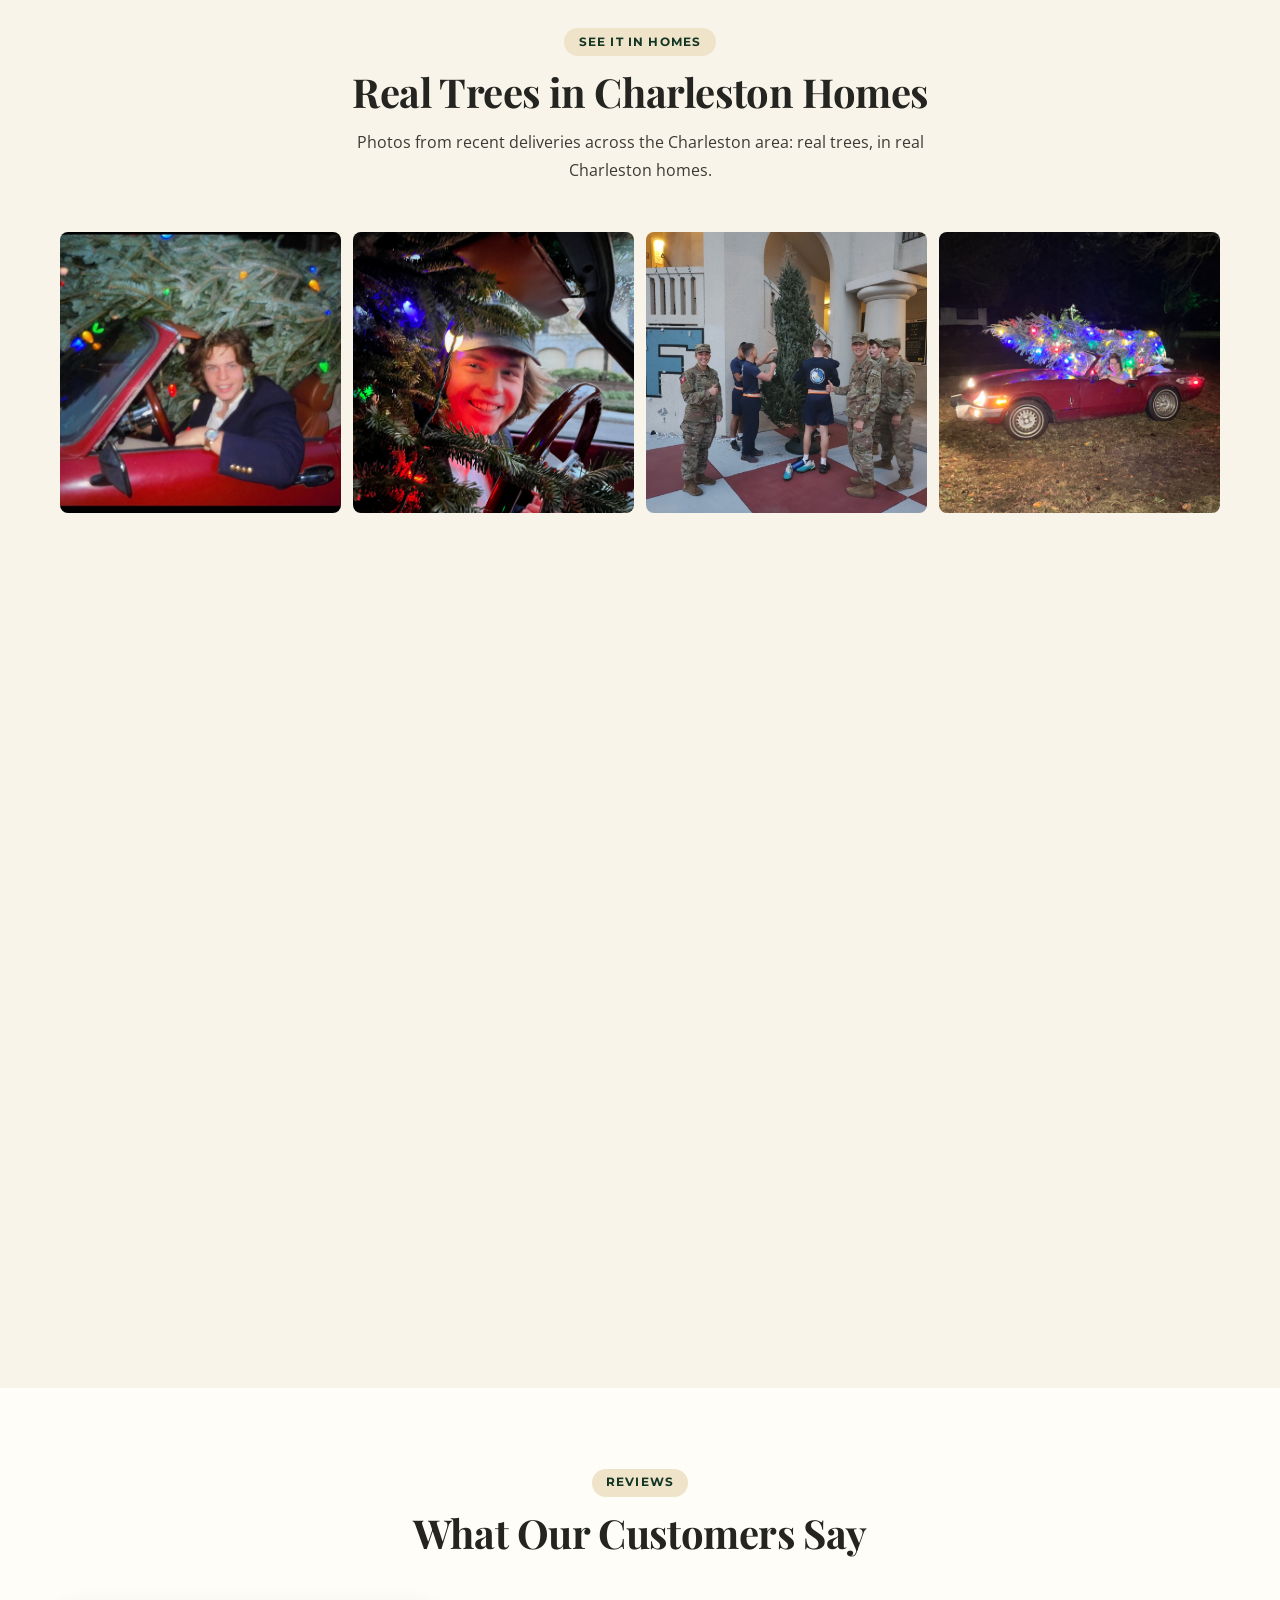
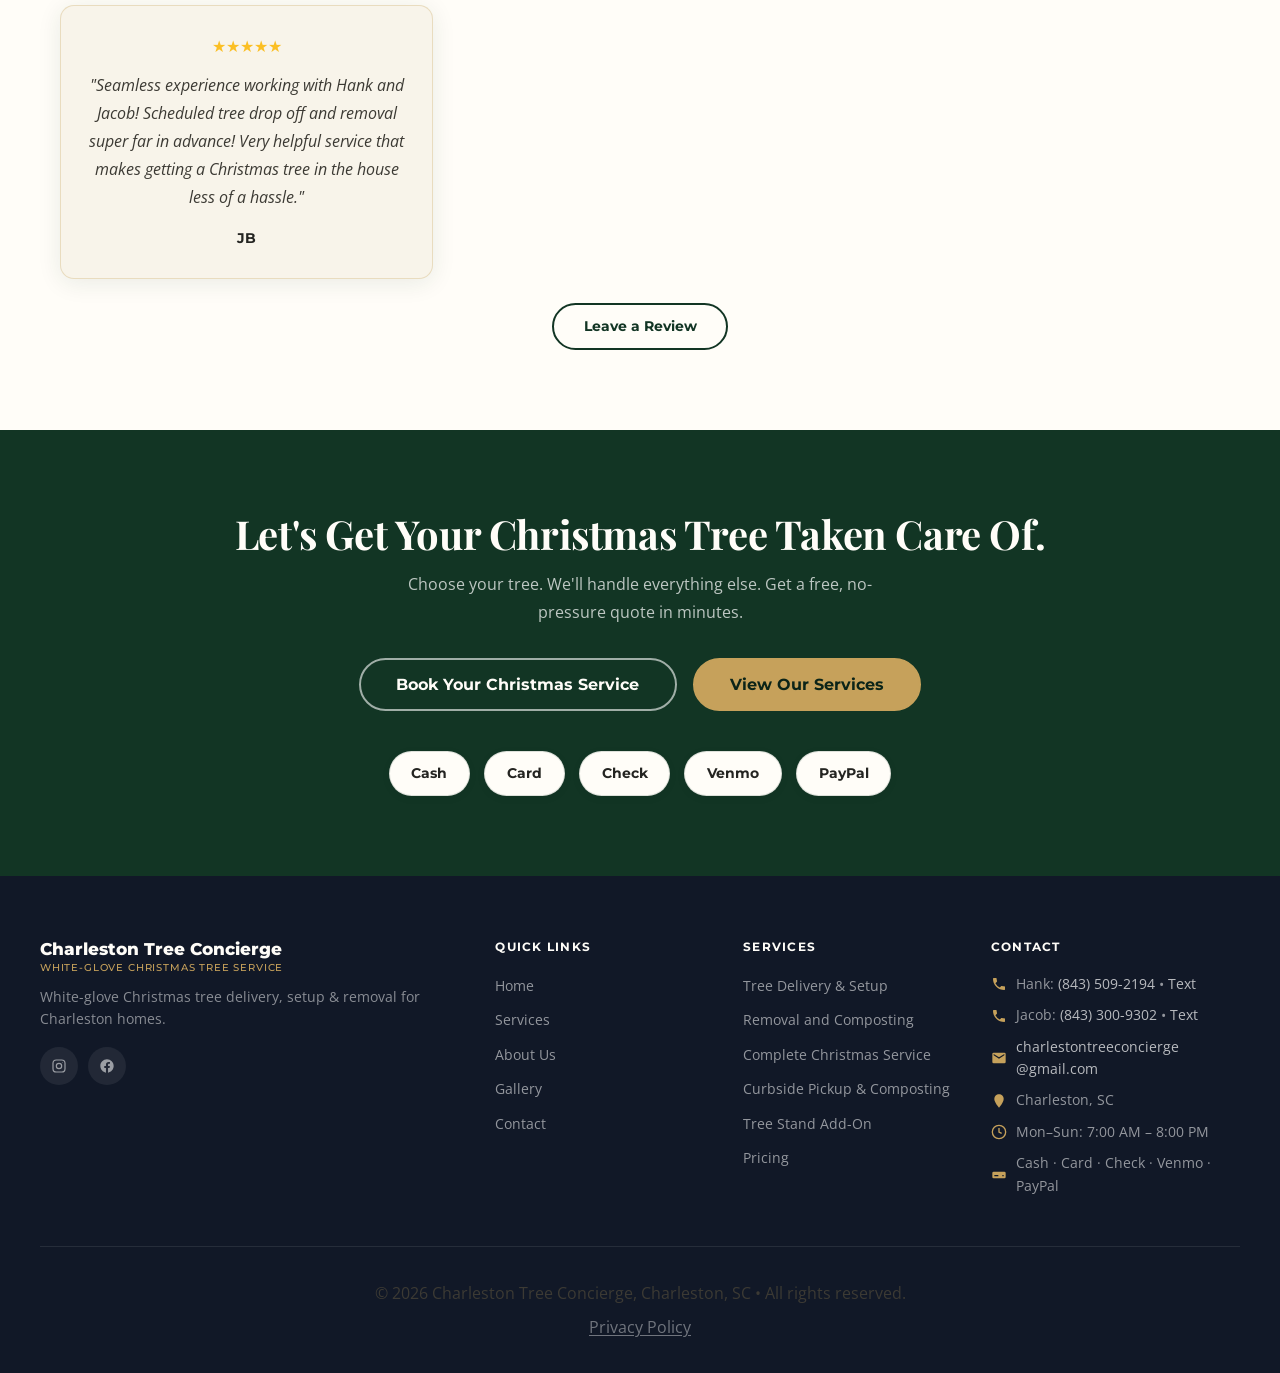
==== commit 254b1348: "Bundle card: show 'Save $X' as a corner tag on each price row Stops the tier label wrapping into thr" ====
--- a/index.html
+++ b/index.html
@@ -128,7 +128,7 @@
 
   <link rel="preconnect" href="https://fonts.googleapis.com">
   <link rel="preconnect" href="https://fonts.gstatic.com" crossorigin>
-  <link rel="stylesheet" href="style.css?v=20261119a">
+  <link rel="stylesheet" href="style.css?v=20261119b">
   <link rel="icon" type="image/svg+xml" href="images/favicon.svg">
 </head>
 <body>
@@ -791,6 +791,6 @@
 <script>
   document.getElementById('year').textContent = new Date().getFullYear();
 </script>
-<script src="main.js?v=20261119a"></script>
+<script src="main.js?v=20261119b"></script>
 </body>
 </html>
--- a/style.css
+++ b/style.css
@@ -405,13 +405,14 @@
 .price-row .amount { color: var(--blue); font-weight: 800; }
 .pricing-card.featured .price-row { background: var(--green-xlight); }
 .pricing-card.featured .price-row .amount { color: var(--green-dark); }
-.price-row.bundle-row {
-  display: grid; grid-template-columns: 1fr auto auto; align-items: center; gap: 1rem;
-}
-.price-row.bundle-row .amount { text-align: left; }
+.price-row .amount { white-space: nowrap; }
+.price-table:has(.bundle-row) { gap: .9rem; padding-top: .5rem; }
+.price-row.bundle-row { position: relative; gap: .75rem; }
 .price-row.bundle-row .savings {
-  color: var(--burgundy); font-weight: 700; font-size: .76rem;
-  white-space: nowrap; text-align: right;
+  position: absolute; top: 0; right: .6rem; transform: translateY(-55%);
+  background: var(--burgundy); color: #fff; font-weight: 700; font-size: .66rem;
+  letter-spacing: .02em; line-height: 1; padding: .3rem .55rem; border-radius: 999px;
+  white-space: nowrap; box-shadow: 0 2px 6px rgba(122,31,43,.25);
 }
 .pricing-includes { display: flex; flex-direction: column; gap: .4rem; margin-bottom: 1.5rem; font-size: .85rem; color: var(--text-mid); }
 .pricing-includes span { color: var(--green-dark); font-weight: 700; margin-right: .4rem; }
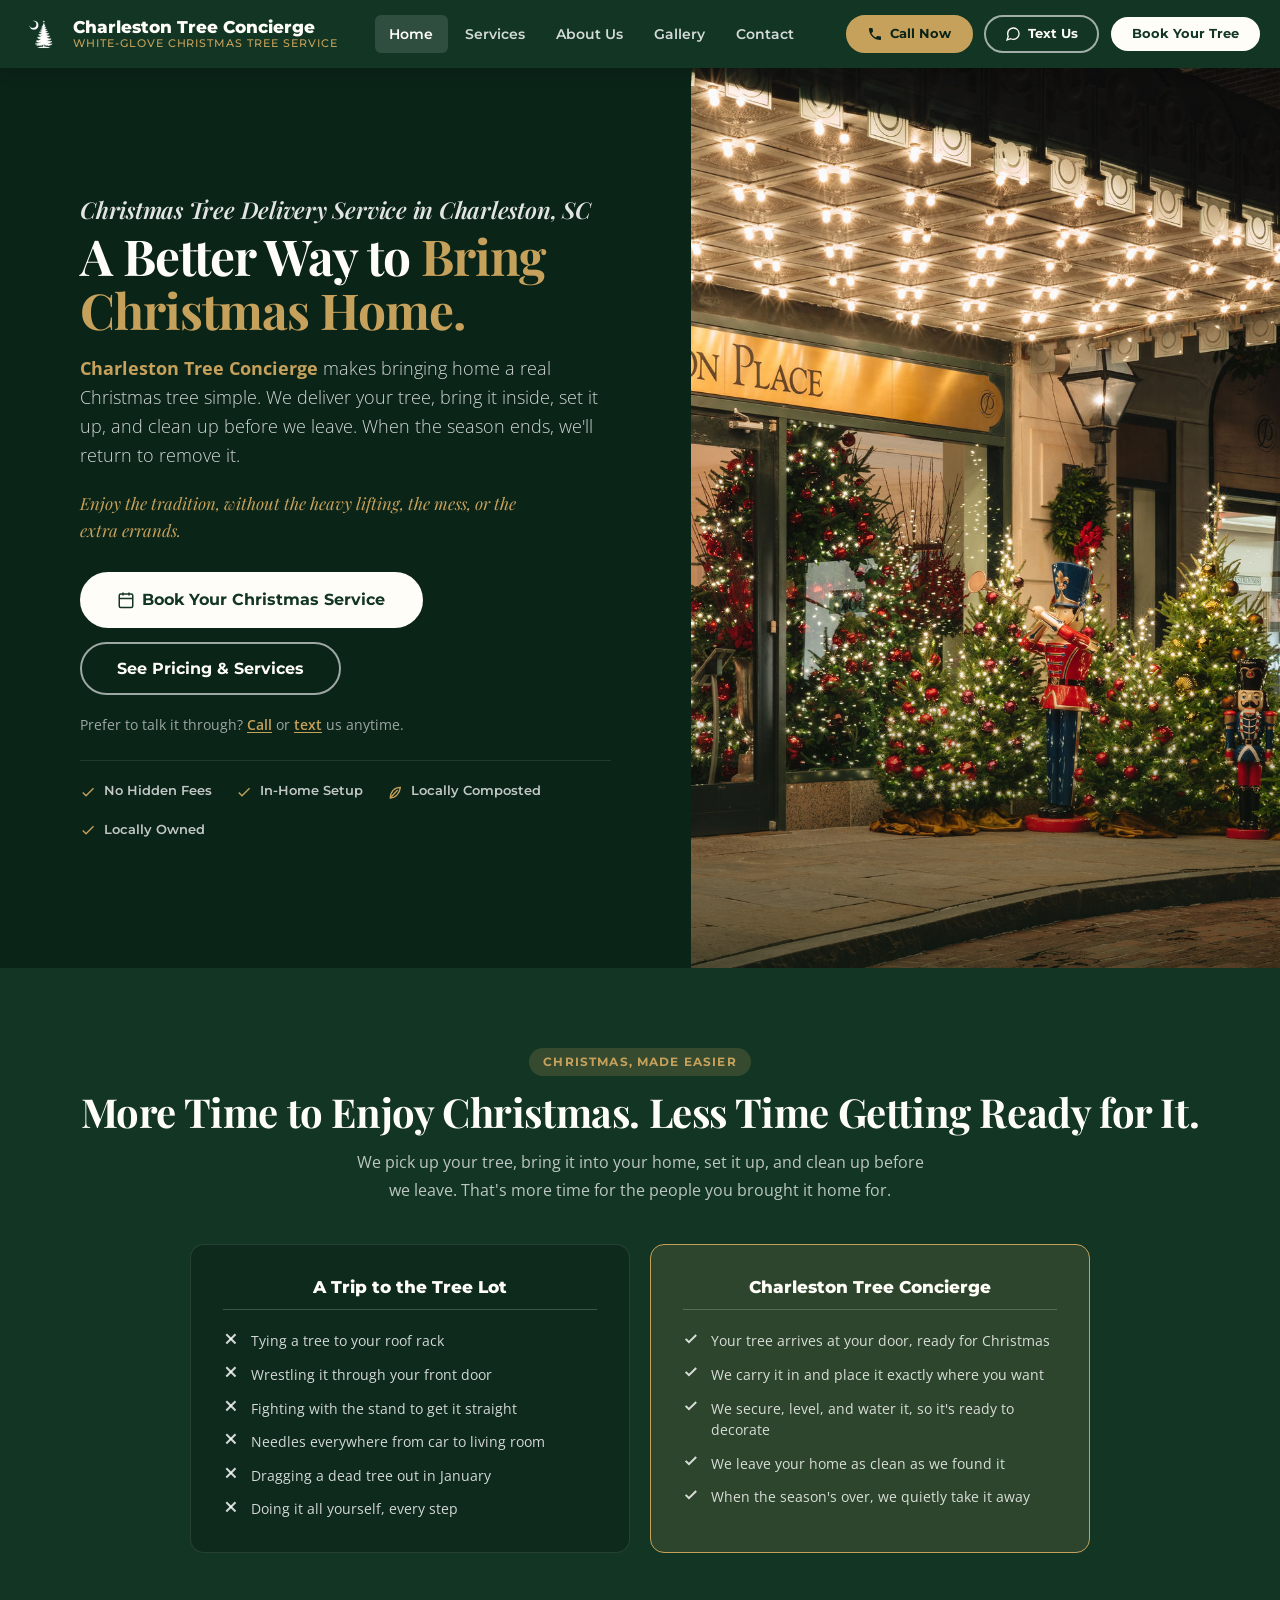
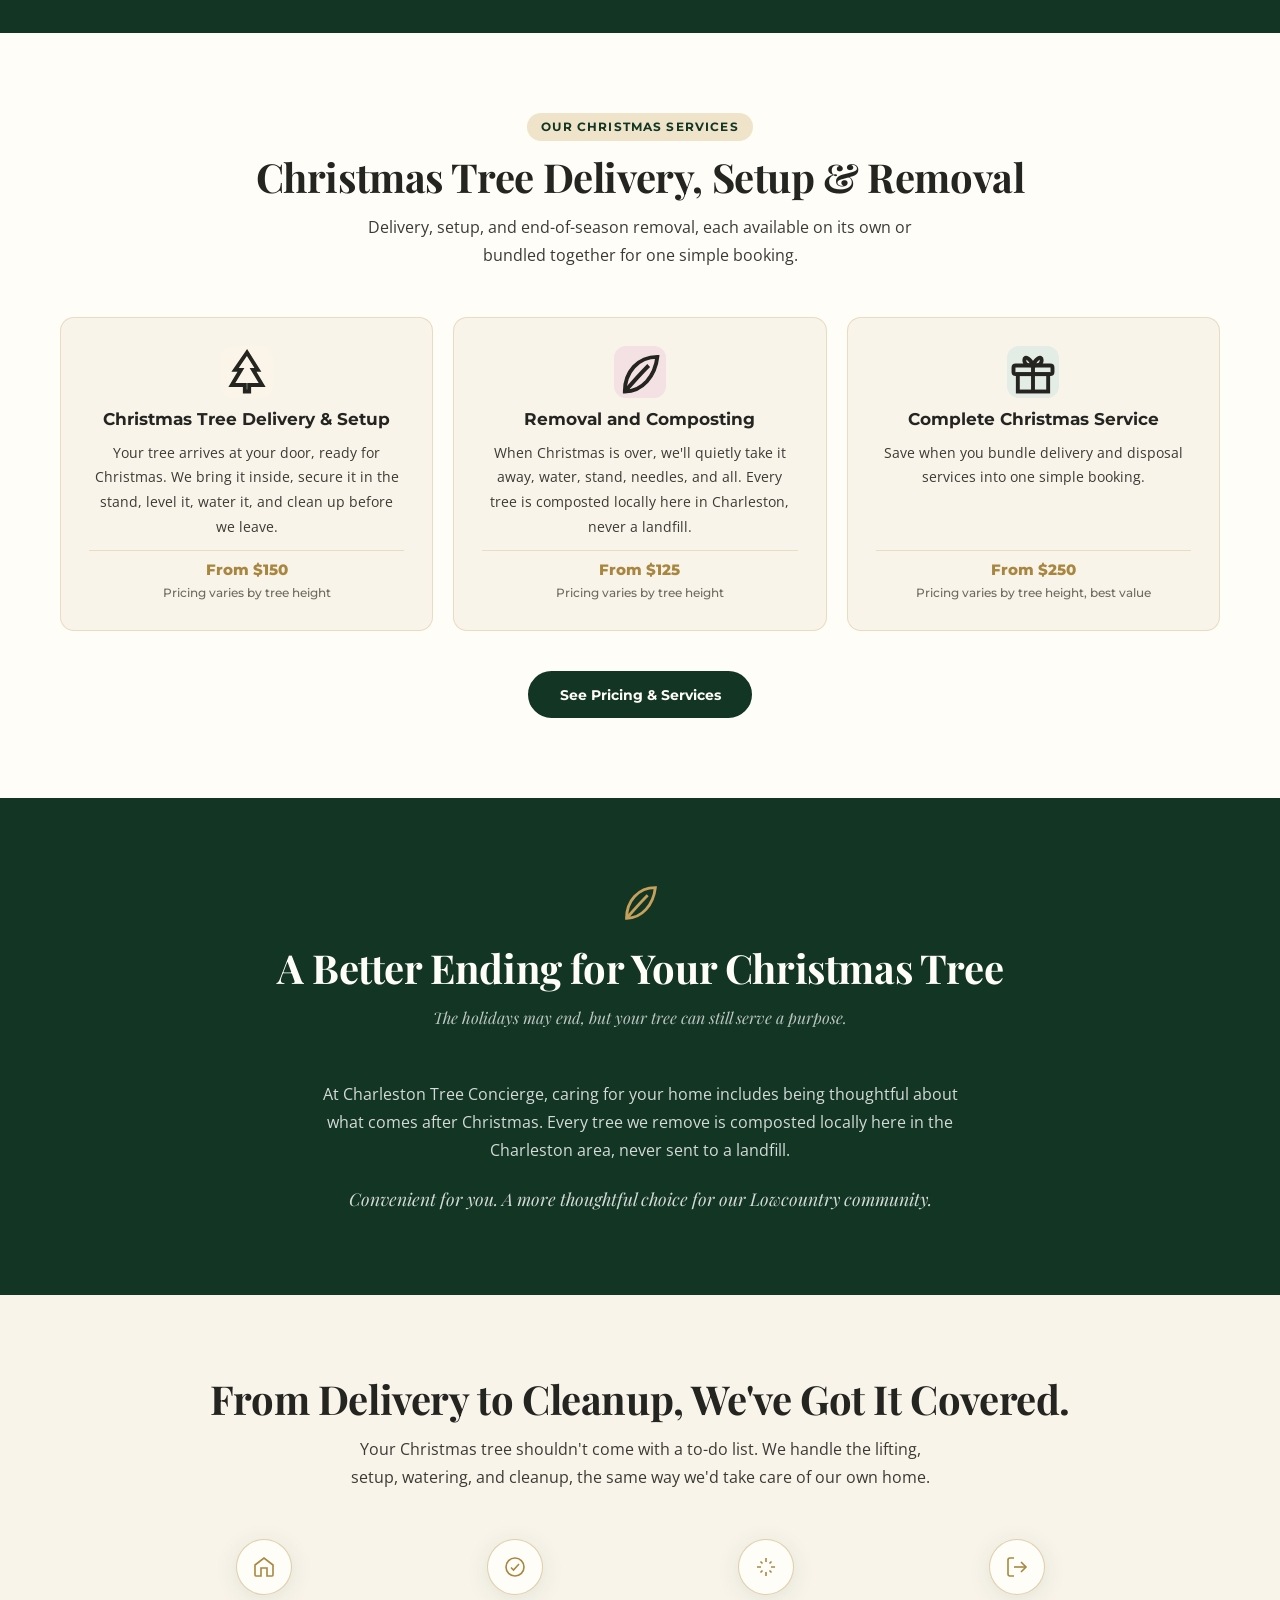
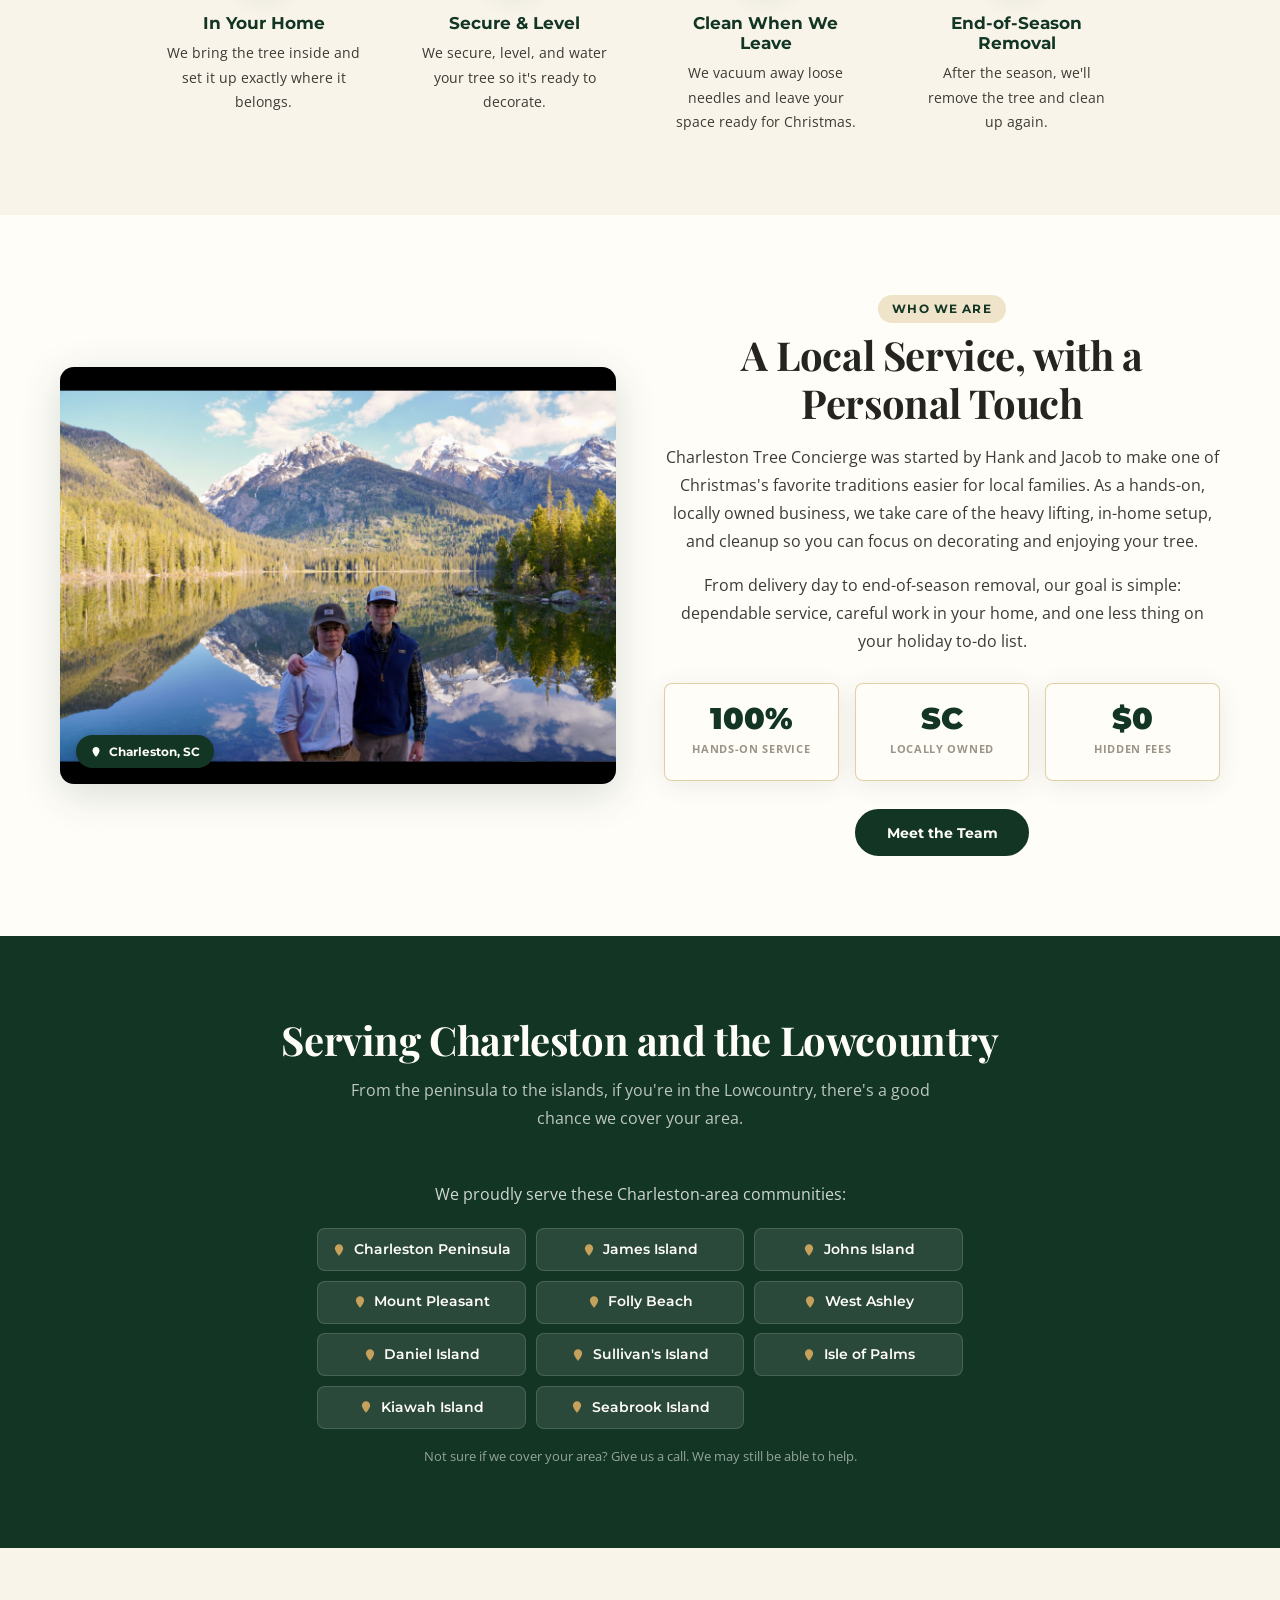
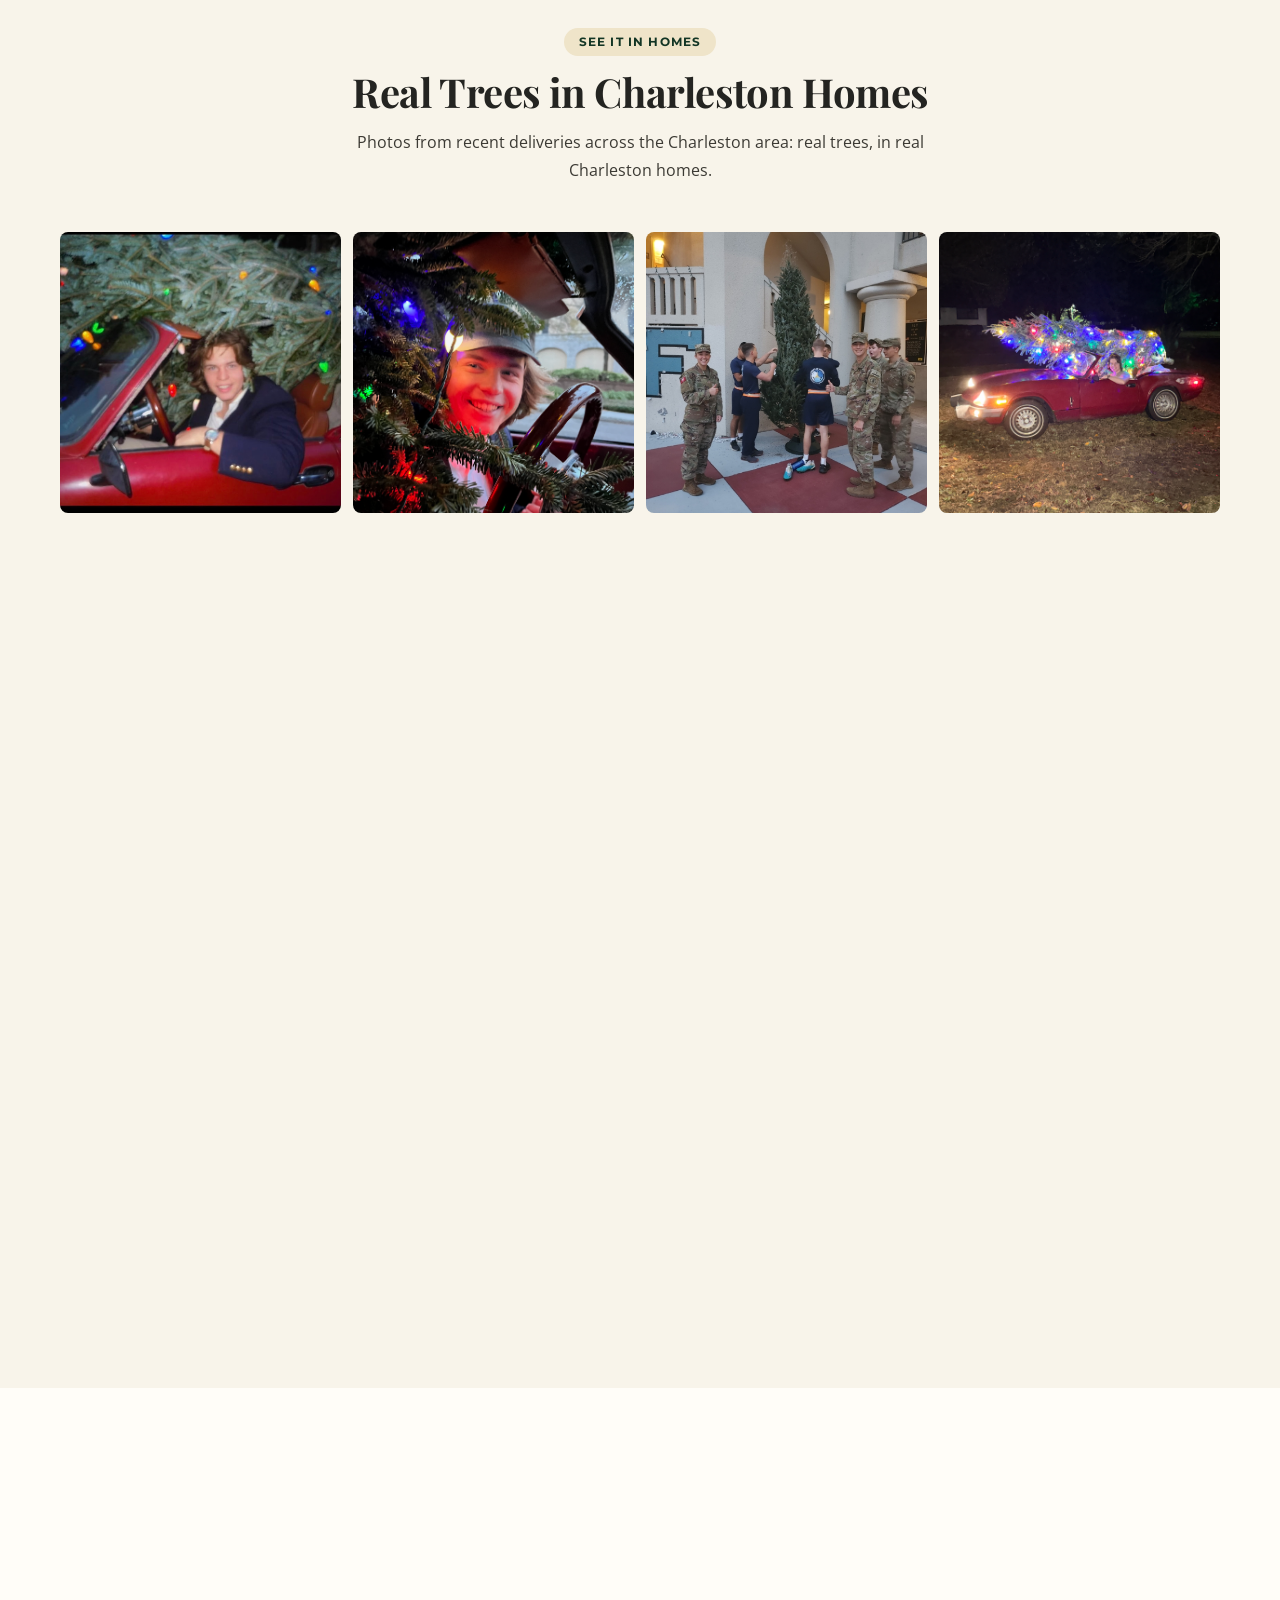
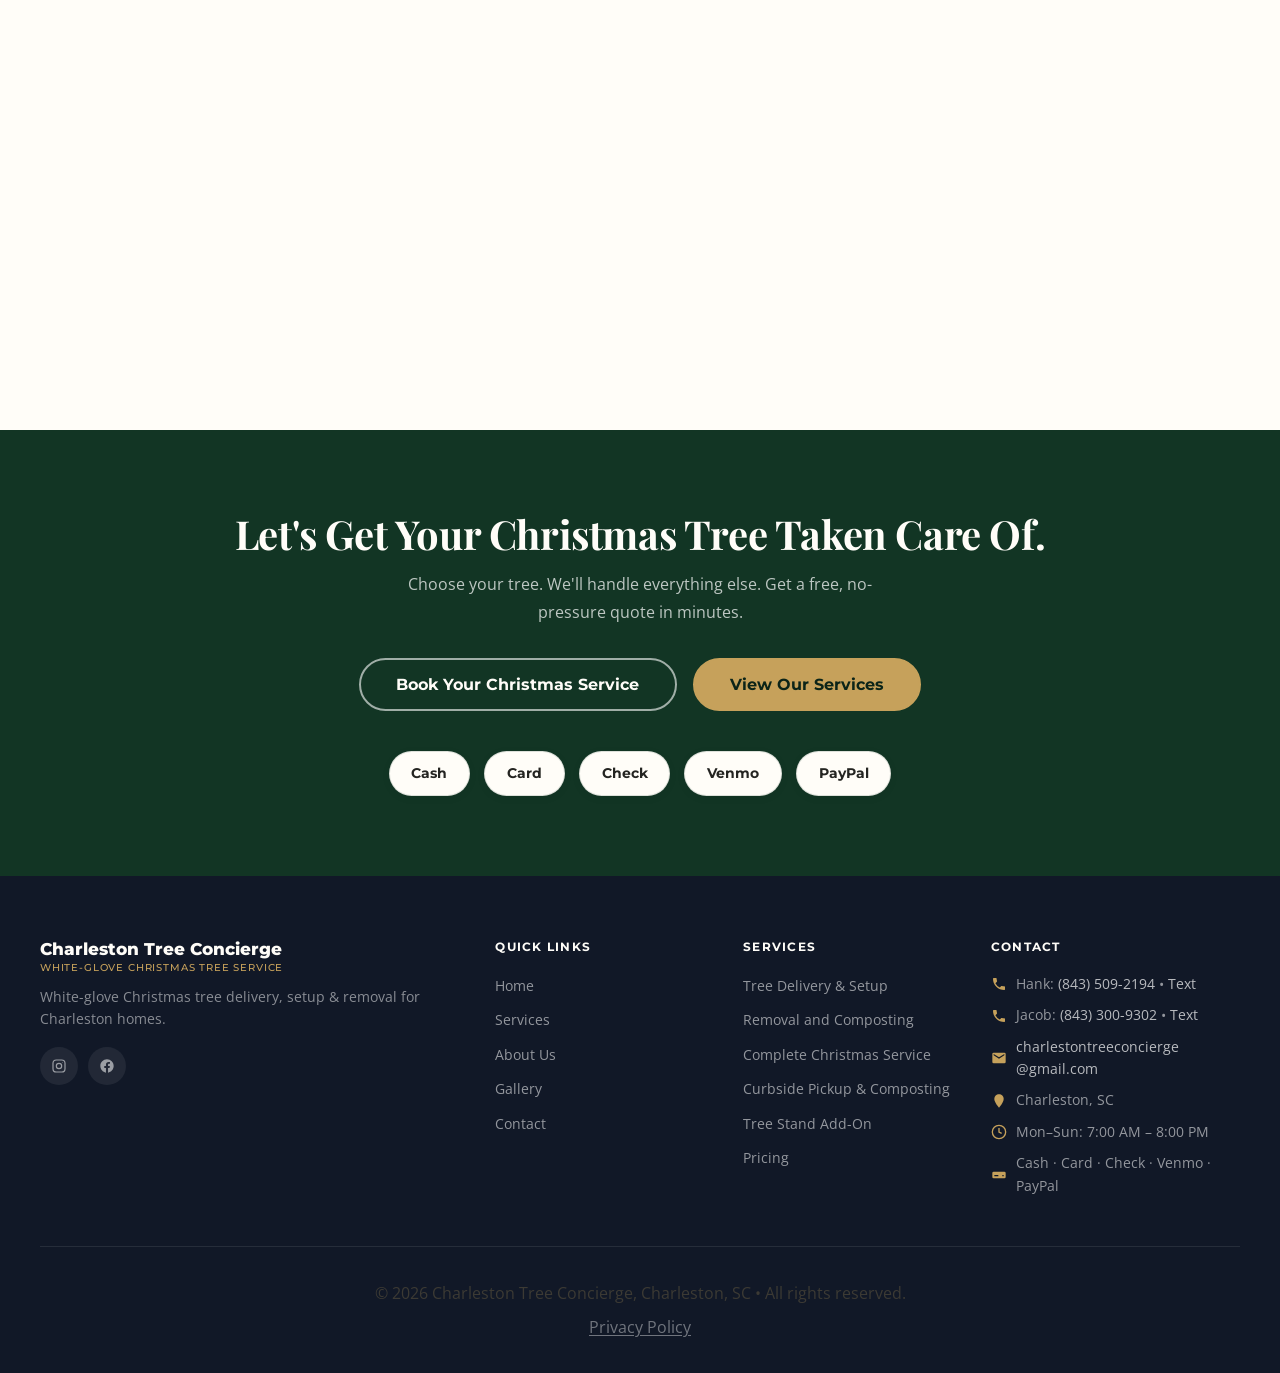
==== commit e9fd2913: "Fit pricing card titles on two lines on wide screens 'Complete Christmas Service' wrapped to three l" ====
--- a/index.html
+++ b/index.html
@@ -128,7 +128,7 @@
 
   <link rel="preconnect" href="https://fonts.googleapis.com">
   <link rel="preconnect" href="https://fonts.gstatic.com" crossorigin>
-  <link rel="stylesheet" href="style.css?v=20261119b">
+  <link rel="stylesheet" href="style.css?v=20261119c">
   <link rel="icon" type="image/svg+xml" href="images/favicon.svg">
 </head>
 <body>
@@ -791,6 +791,6 @@
 <script>
   document.getElementById('year').textContent = new Date().getFullYear();
 </script>
-<script src="main.js?v=20261119b"></script>
+<script src="main.js?v=20261119c"></script>
 </body>
 </html>
--- a/style.css
+++ b/style.css
@@ -394,10 +394,11 @@
   margin: 0; white-space: nowrap; z-index: 2;
 }
 .pricing-card h3 { color: var(--blue); margin-bottom: .3rem; min-height: 3.3rem; }
+@media (min-width: 1280px) { .pricing-card h3 { font-size: 1.25rem; } }
 .pricing-card .pricing-sub { font-size: .85rem; color: var(--text-light); margin-bottom: 1.25rem; min-height: 1.3rem; }
 .price-table { display: flex; flex-direction: column; gap: .5rem; margin-bottom: 1.25rem; }
 .price-row {
-  display: flex; justify-content: space-between; align-items: center;
+  display: flex; justify-content: space-between; align-items: center; gap: .6rem;
   padding: .55rem .85rem; border-radius: var(--radius-sm);
   background: var(--off-white); font-family: var(--font-head); font-size: .88rem;
 }
@@ -432,7 +433,7 @@
 .price-summary .price-row { background: transparent; padding: .3rem 0; font-size: .87rem; }
 .price-summary .price-row.savings .amount { color: var(--burgundy); }
 .price-summary .price-total {
-  display: flex; justify-content: space-between; align-items: center;
+  display: flex; justify-content: space-between; align-items: center; gap: .6rem;
   border-top: 1.5px solid rgba(198,161,91,.4); margin-top: .4rem; padding-top: .6rem;
   font-family: var(--font-head); font-weight: 800; color: var(--blue); font-size: 1.05rem;
 }
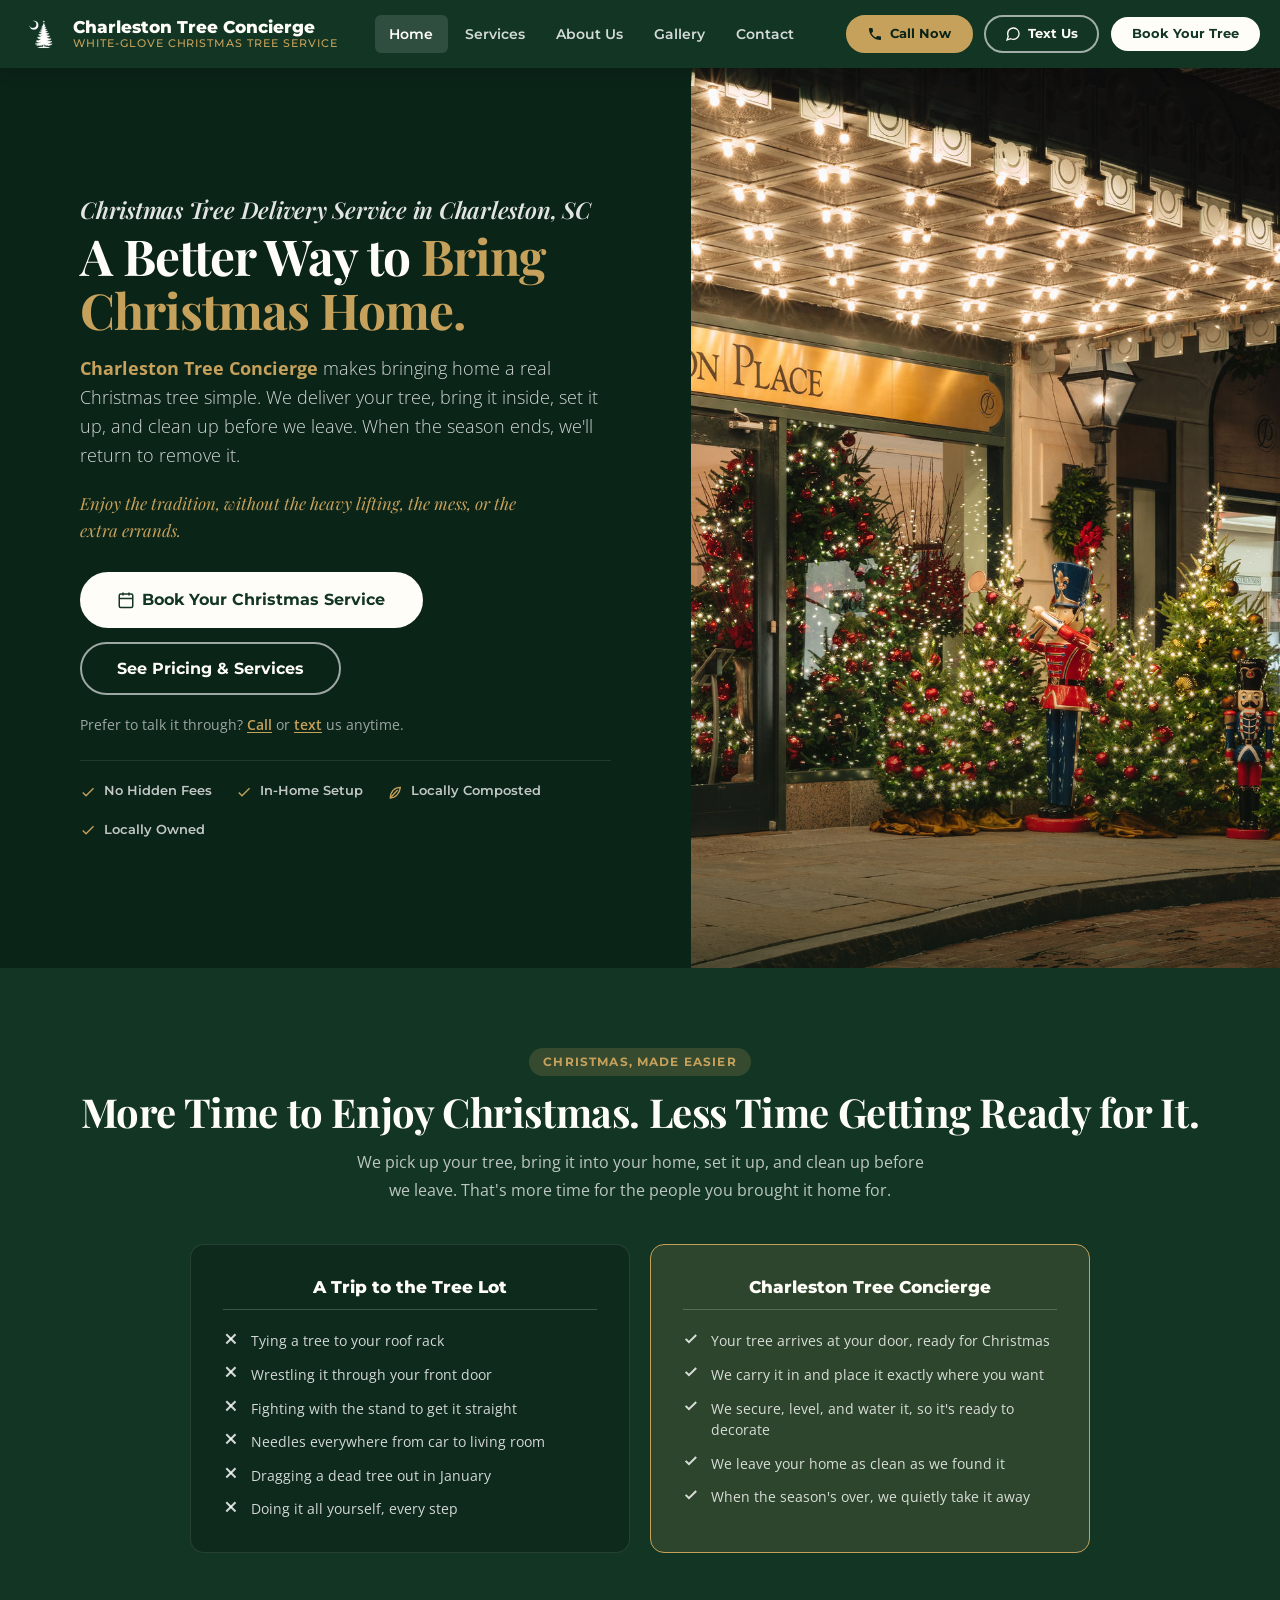
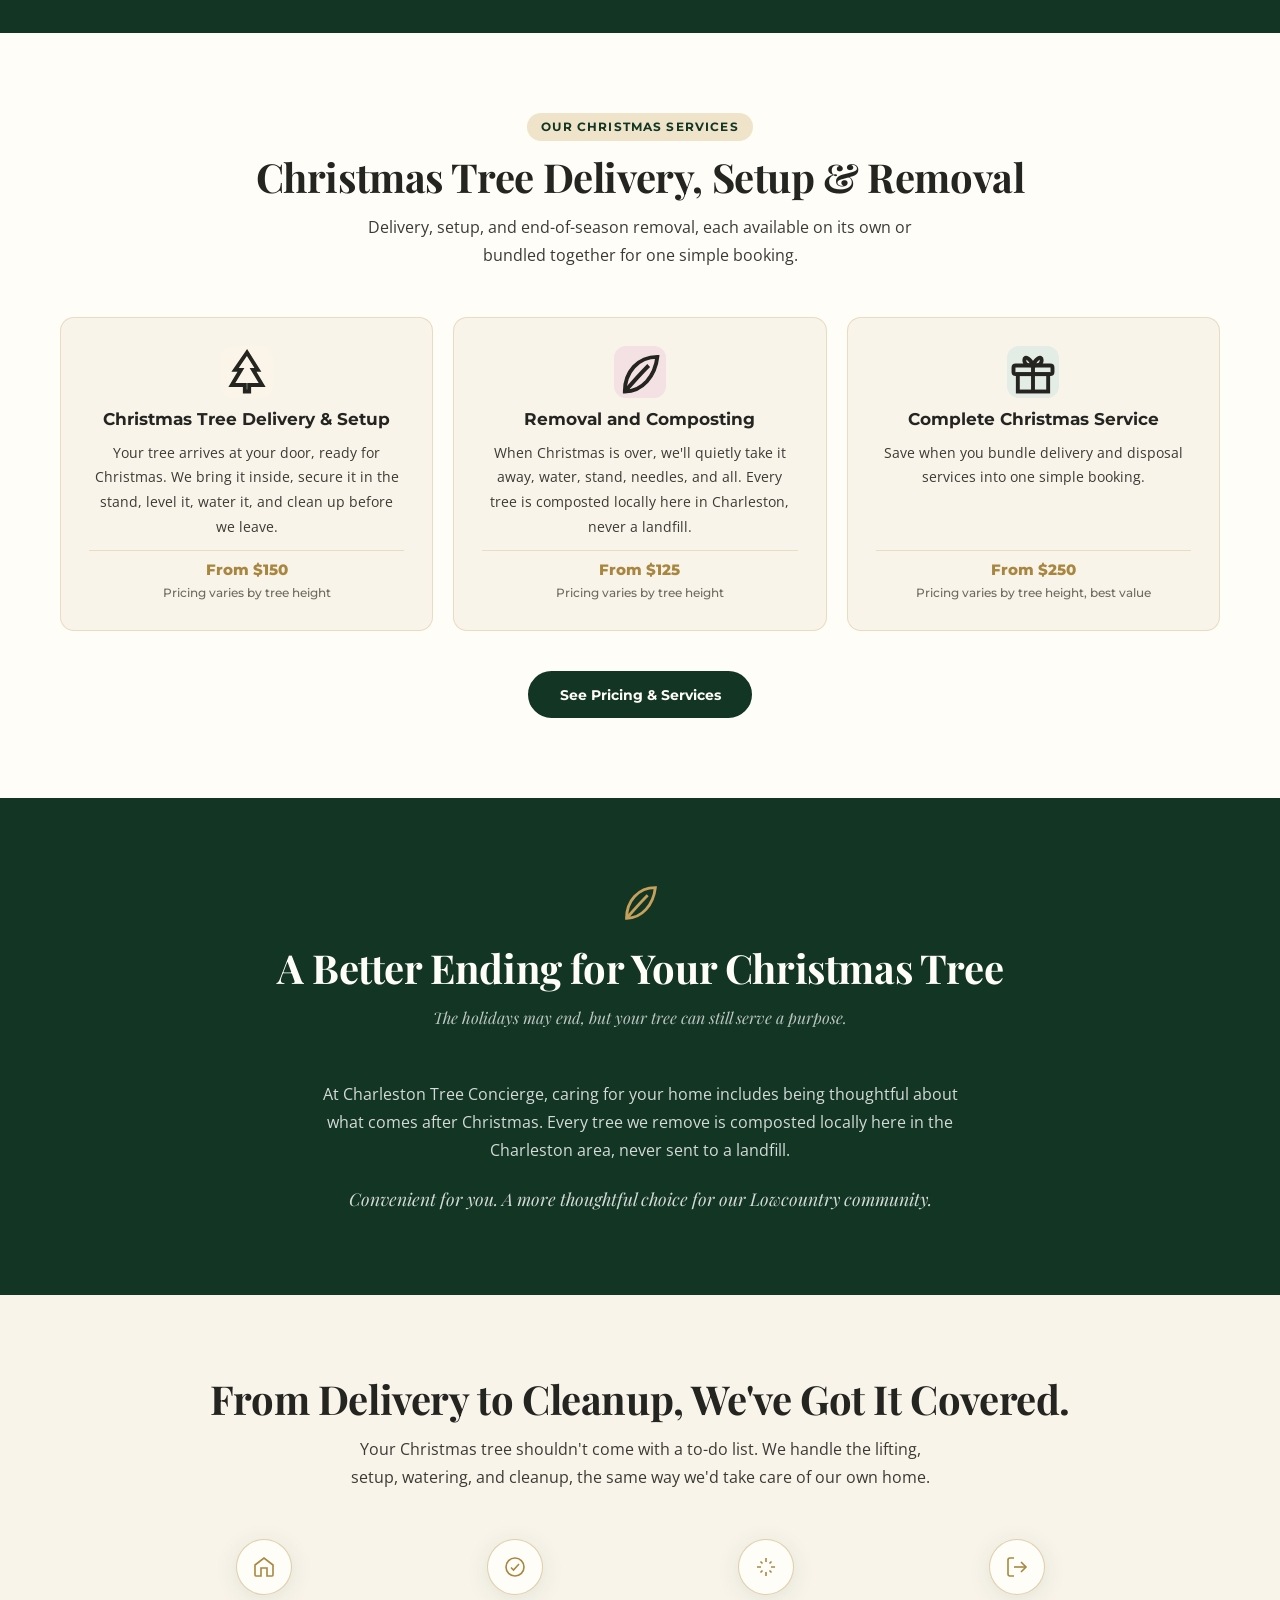
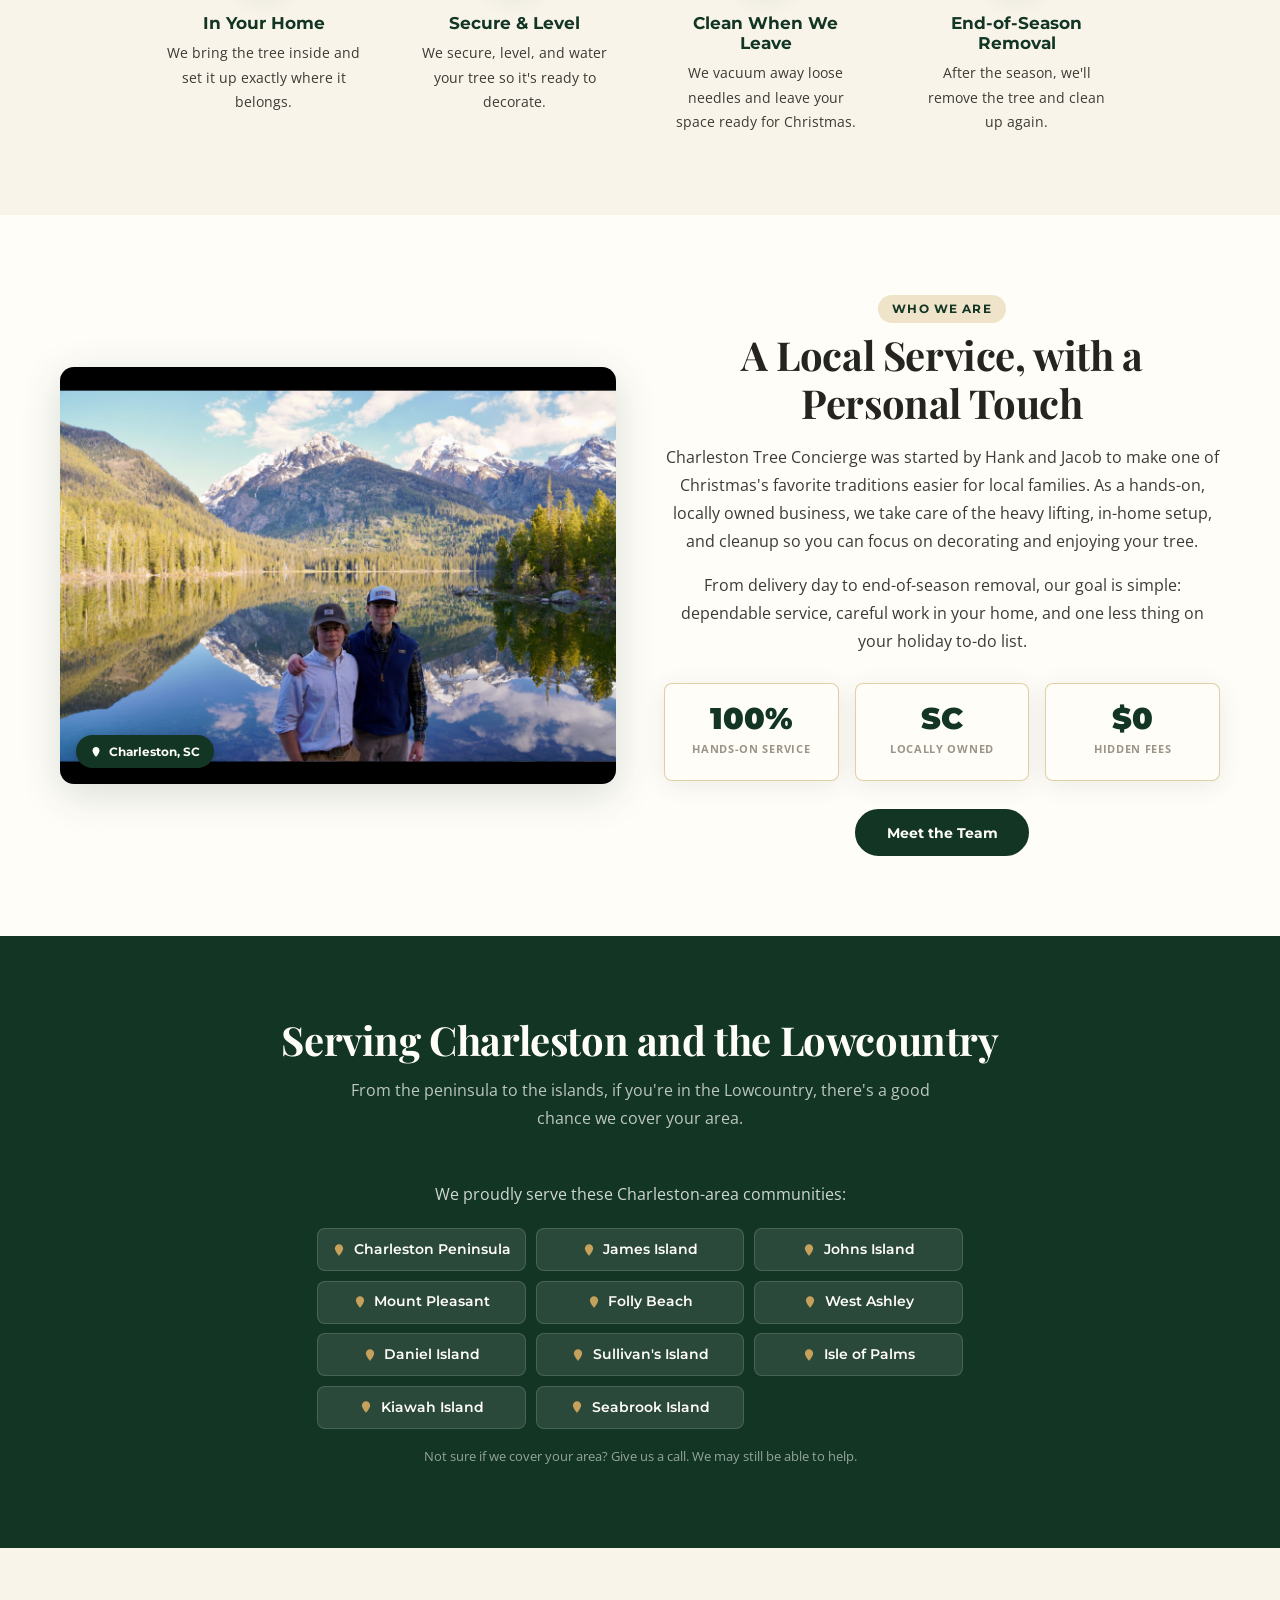
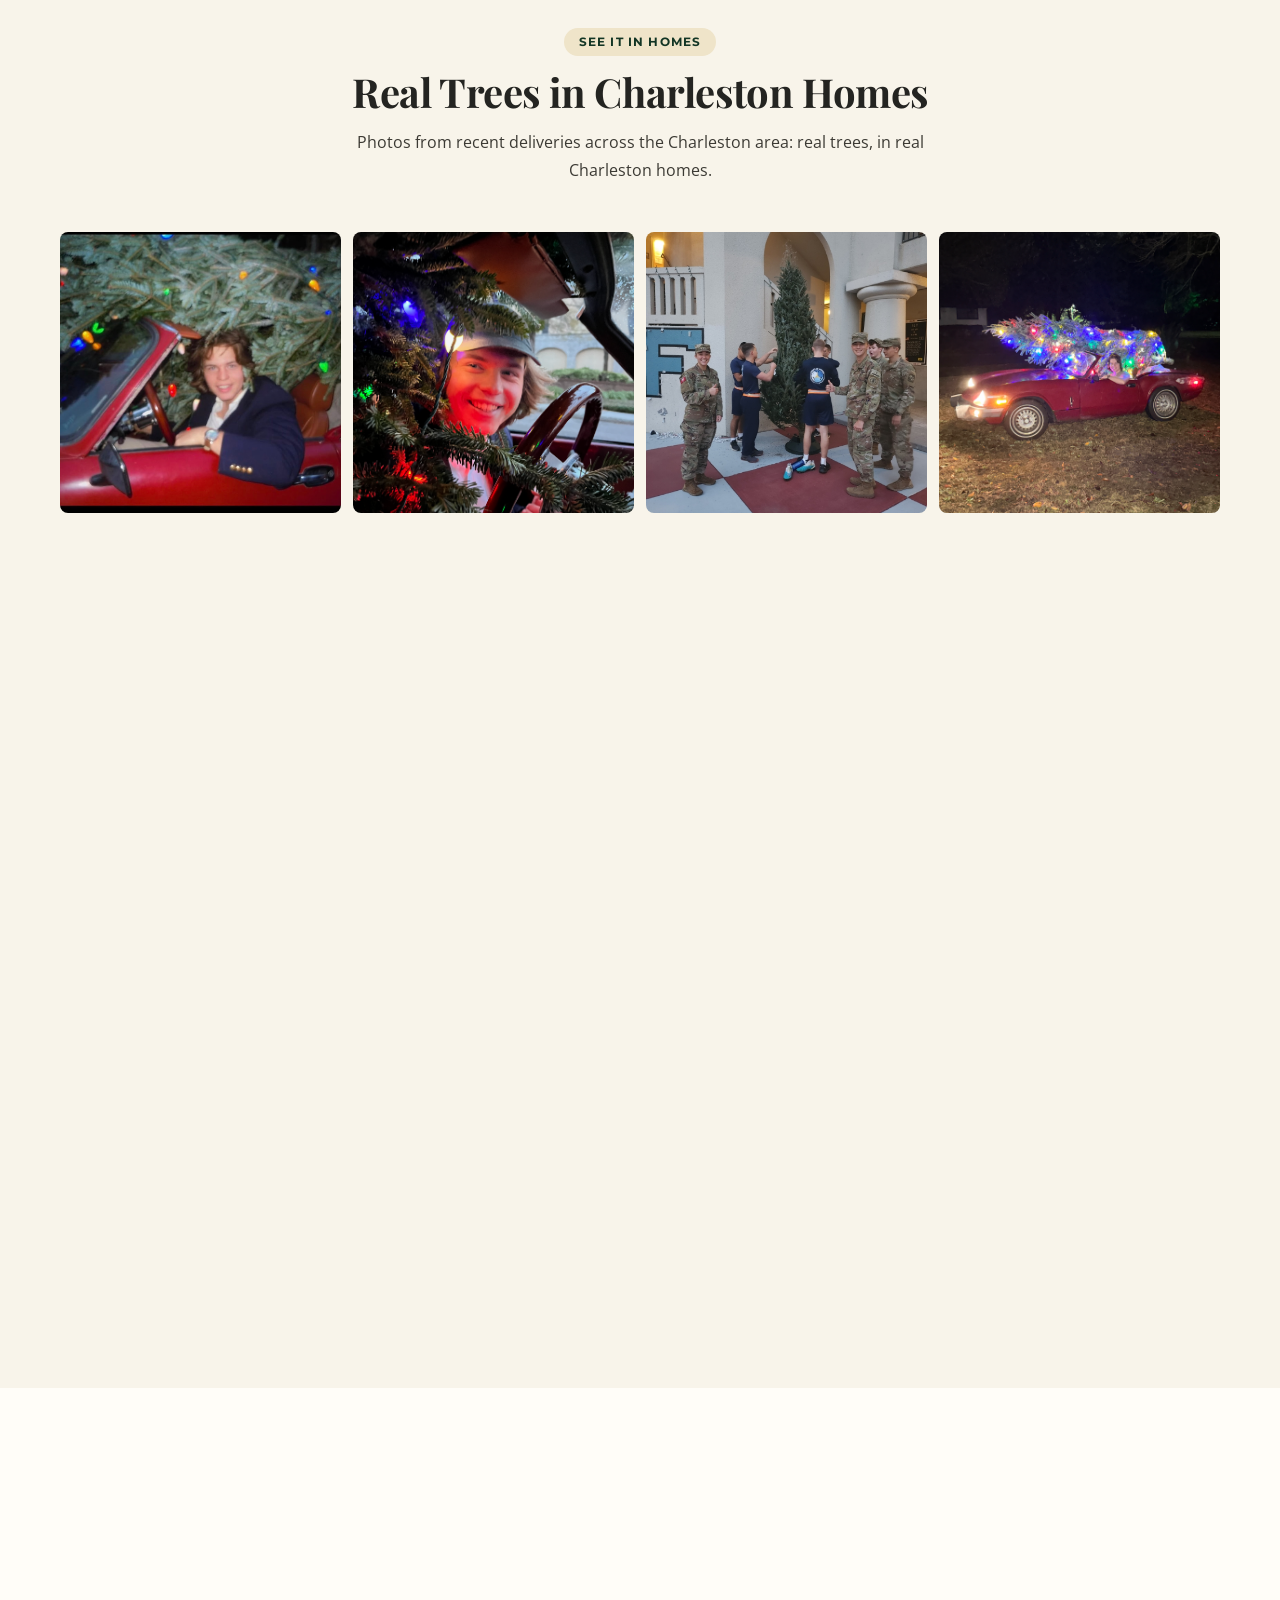
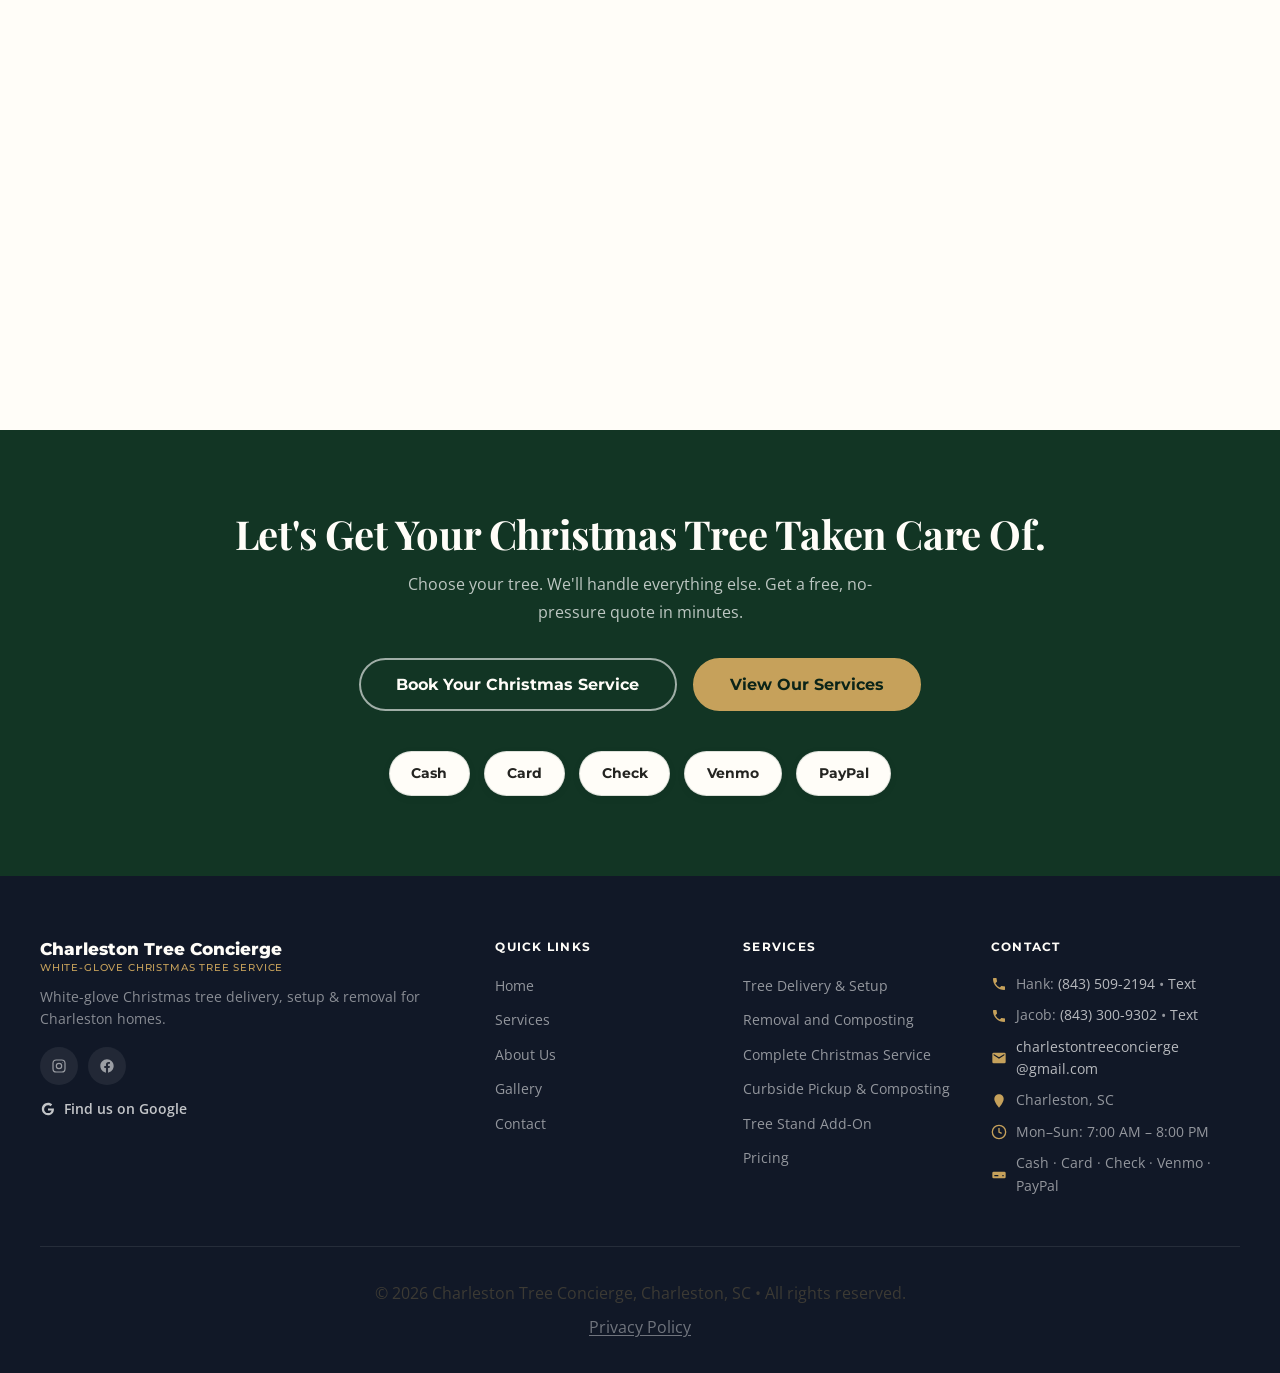
==== commit ab1a0c32: "Add 'Find us on Google' link to the footer Links to the Google Business Profile on every page's foot" ====
--- a/index.html
+++ b/index.html
@@ -29,6 +29,8 @@
     "description": "Christmas tree delivery service in Charleston, SC. White-glove Christmas tree delivery, setup, watering, and end-of-season removal serving Charleston and the Lowcountry.",
     "keywords": "Christmas tree delivery service in Charleston SC, Christmas tree delivery Charleston SC, Christmas tree setup Charleston, Christmas tree removal Charleston SC, Christmas tree installation Charleston, white-glove Christmas tree service, holiday tree delivery Lowcountry SC, Charleston Christmas Concierge, Charleston Tree Concierge, Christmas tree concierge, white glove Christmas tree delivery, luxury Christmas tree delivery Charleston, premium Christmas tree delivery Lowcountry, full service Christmas tree delivery, fresh cut Christmas trees Charleston, Christmas tree delivery near me, Christmas tree delivery South Carolina, Lowcountry Christmas tree delivery, Christmas tree delivery and removal package, same day Christmas tree delivery Charleston, family owned Christmas tree delivery Charleston, christmas tree recycling, christmas tree composting, local composting, no landfill christmas tree, zero waste christmas, christmas tree pickup near me, eco friendly christmas tree disposal, sustainable holiday tradition, post holiday tree removal, treecycling",
     "url": "https://charlestontreeconcierge.com",
+    "logo": "https://charlestontreeconcierge.com/images/icon-512.png",
+    "image": "https://charlestontreeconcierge.com/images/icon-512.png",
     "telephone": "+18435092194",
     "email": "hankmengedoht@gmail.com",
     "address": {
@@ -47,7 +49,8 @@
     "priceRange": "$$",
     "sameAs": [
       "https://www.instagram.com/charlestontreeconcierge",
-      "https://www.facebook.com/charlestontreeconcierge"
+      "https://www.facebook.com/charlestontreeconcierge",
+      "https://share.google/6HnSkf3yATAaQzvk5"
     ]
   }
   </script>
@@ -128,8 +131,11 @@
 
   <link rel="preconnect" href="https://fonts.googleapis.com">
   <link rel="preconnect" href="https://fonts.gstatic.com" crossorigin>
-  <link rel="stylesheet" href="style.css?v=20261119c">
-  <link rel="icon" type="image/svg+xml" href="images/favicon.svg">
+  <link rel="stylesheet" href="style.css?v=20261125b">
+  <link rel="icon" href="favicon.ico" sizes="48x48">
+  <link rel="icon" type="image/png" sizes="96x96" href="images/favicon-96.png">
+  <link rel="icon" type="image/png" sizes="192x192" href="images/favicon-192.png">
+  <link rel="apple-touch-icon" href="images/apple-touch-icon.png">
 </head>
 <body>
 
@@ -593,6 +599,7 @@
         <a href="#" class="social-btn" aria-label="Follow us on Instagram"><svg width="16" height="16" viewBox="0 0 24 24" fill="none" stroke="currentColor" stroke-width="1.8"><rect x="3" y="3" width="18" height="18" rx="5"/><circle cx="12" cy="12" r="4"/><circle cx="17.3" cy="6.7" r=".6" fill="currentColor" stroke="none"/></svg></a>
         <a href="#" class="social-btn" aria-label="Follow us on Facebook"><svg width="16" height="16" viewBox="0 0 24 24" fill="currentColor"><path d="M22 12.06C22 6.51 17.52 2 12 2S2 6.51 2 12.06C2 17.06 5.66 21.2 10.44 22v-7.03H7.9v-2.91h2.54V9.85c0-2.5 1.49-3.89 3.77-3.89 1.09 0 2.23.2 2.23.2v2.45h-1.26c-1.24 0-1.63.77-1.63 1.56v1.88h2.78l-.45 2.91h-2.33V22C18.34 21.2 22 17.06 22 12.06z"/></svg></a>
       </div>
+      <a href="https://share.google/6HnSkf3yATAaQzvk5" class="google-link" data-google-link target="_blank" rel="noopener"><svg width="16" height="16" viewBox="0 0 24 24" fill="currentColor" aria-hidden="true"><path d="M21.35 11.1H12v2.98h5.35c-.23 1.4-1.66 4.1-5.35 4.1-3.22 0-5.85-2.67-5.85-5.96S8.78 6.26 12 6.26c1.83 0 3.06.78 3.76 1.45l2.56-2.47C16.68 3.7 14.55 2.75 12 2.75 6.9 2.75 2.75 6.9 2.75 12S6.9 21.25 12 21.25c5.34 0 8.88-3.75 8.88-9.04 0-.6-.07-1.06-.15-1.5z"/></svg><span>Find us on Google</span></a>
     </div>
 
     <div class="footer-col">
@@ -791,6 +798,6 @@
 <script>
   document.getElementById('year').textContent = new Date().getFullYear();
 </script>
-<script src="main.js?v=20261119c"></script>
+<script src="main.js?v=20261125b"></script>
 </body>
 </html>
--- a/style.css
+++ b/style.css
@@ -986,3 +986,11 @@
   animation: shimmer 1.4s infinite linear;
   border-radius: var(--radius-sm);
 }
+
+.google-link {
+  display: inline-flex; align-items: center; gap: .5rem; margin-top: .85rem;
+  font-size: .85rem; font-weight: 600; color: rgba(255,255,255,.75);
+  transition: var(--transition);
+}
+.google-link svg { flex: none; }
+.google-link:hover { color: var(--green); }
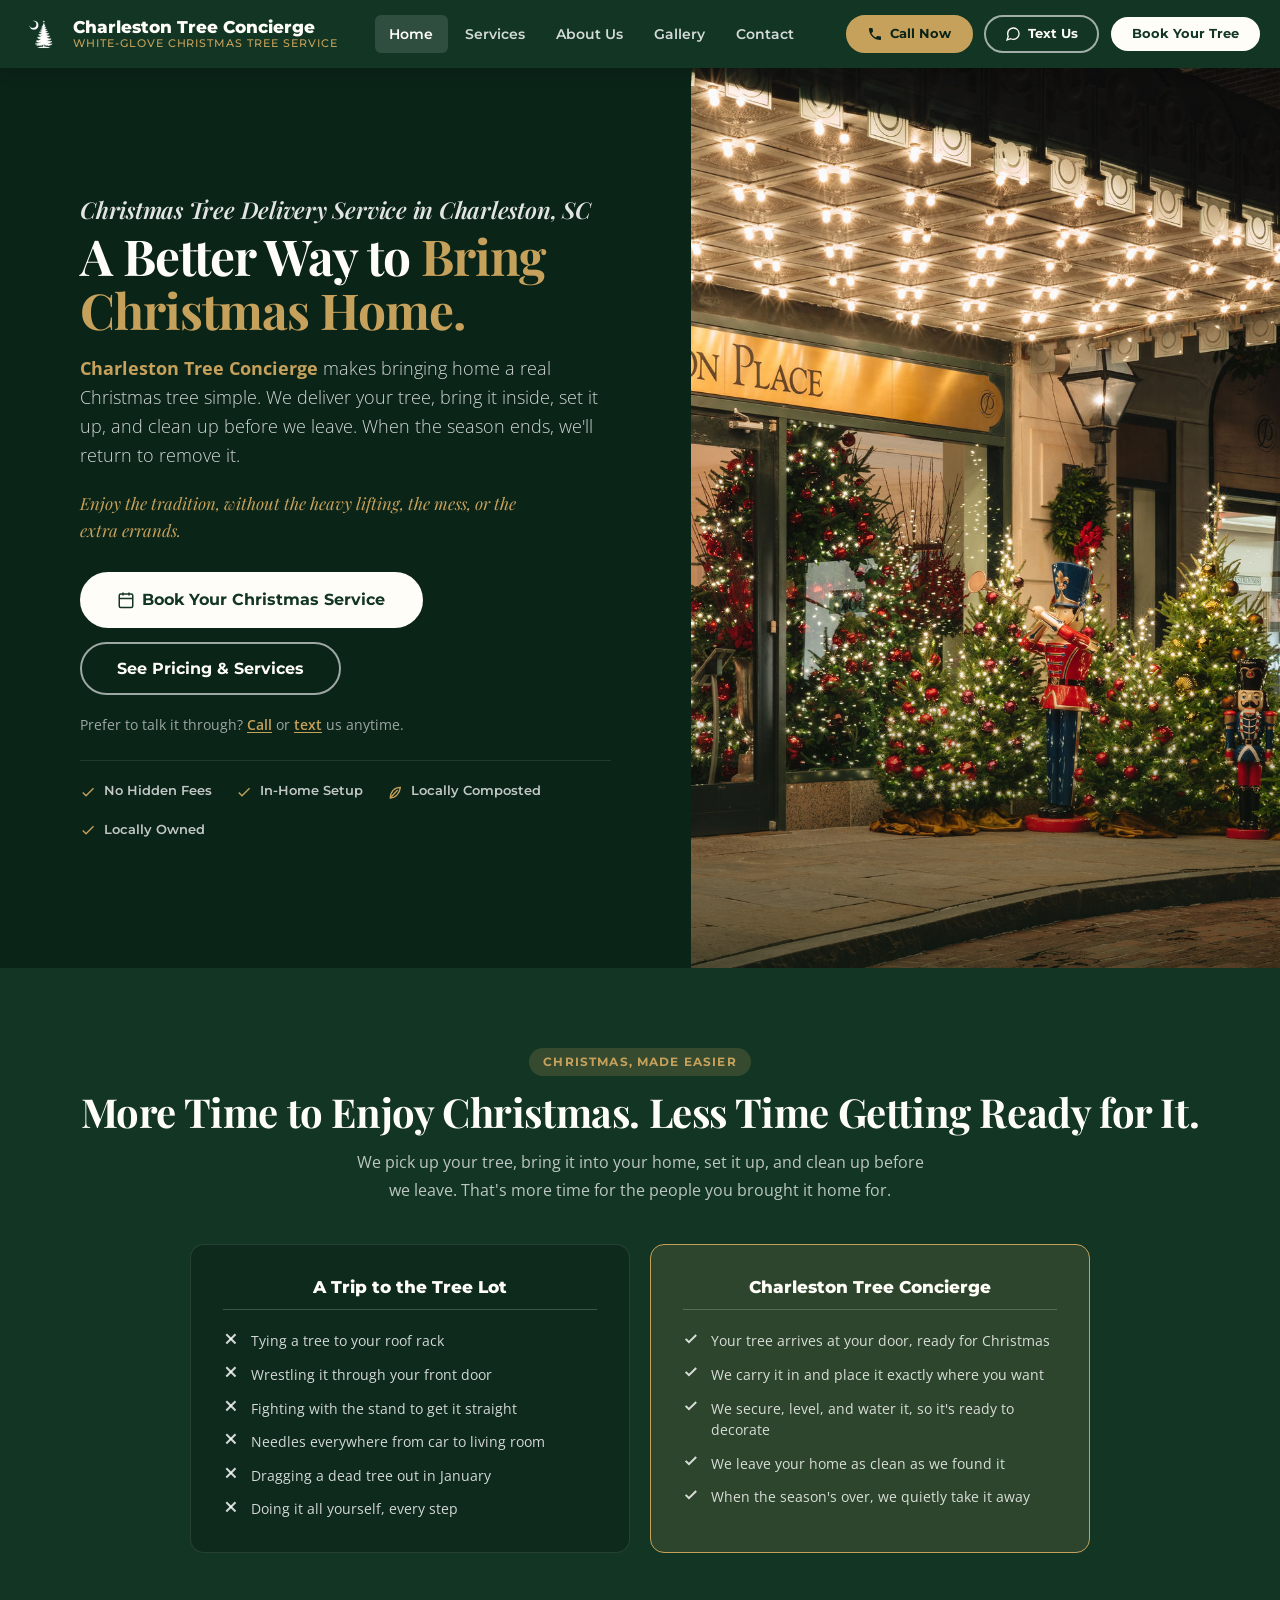
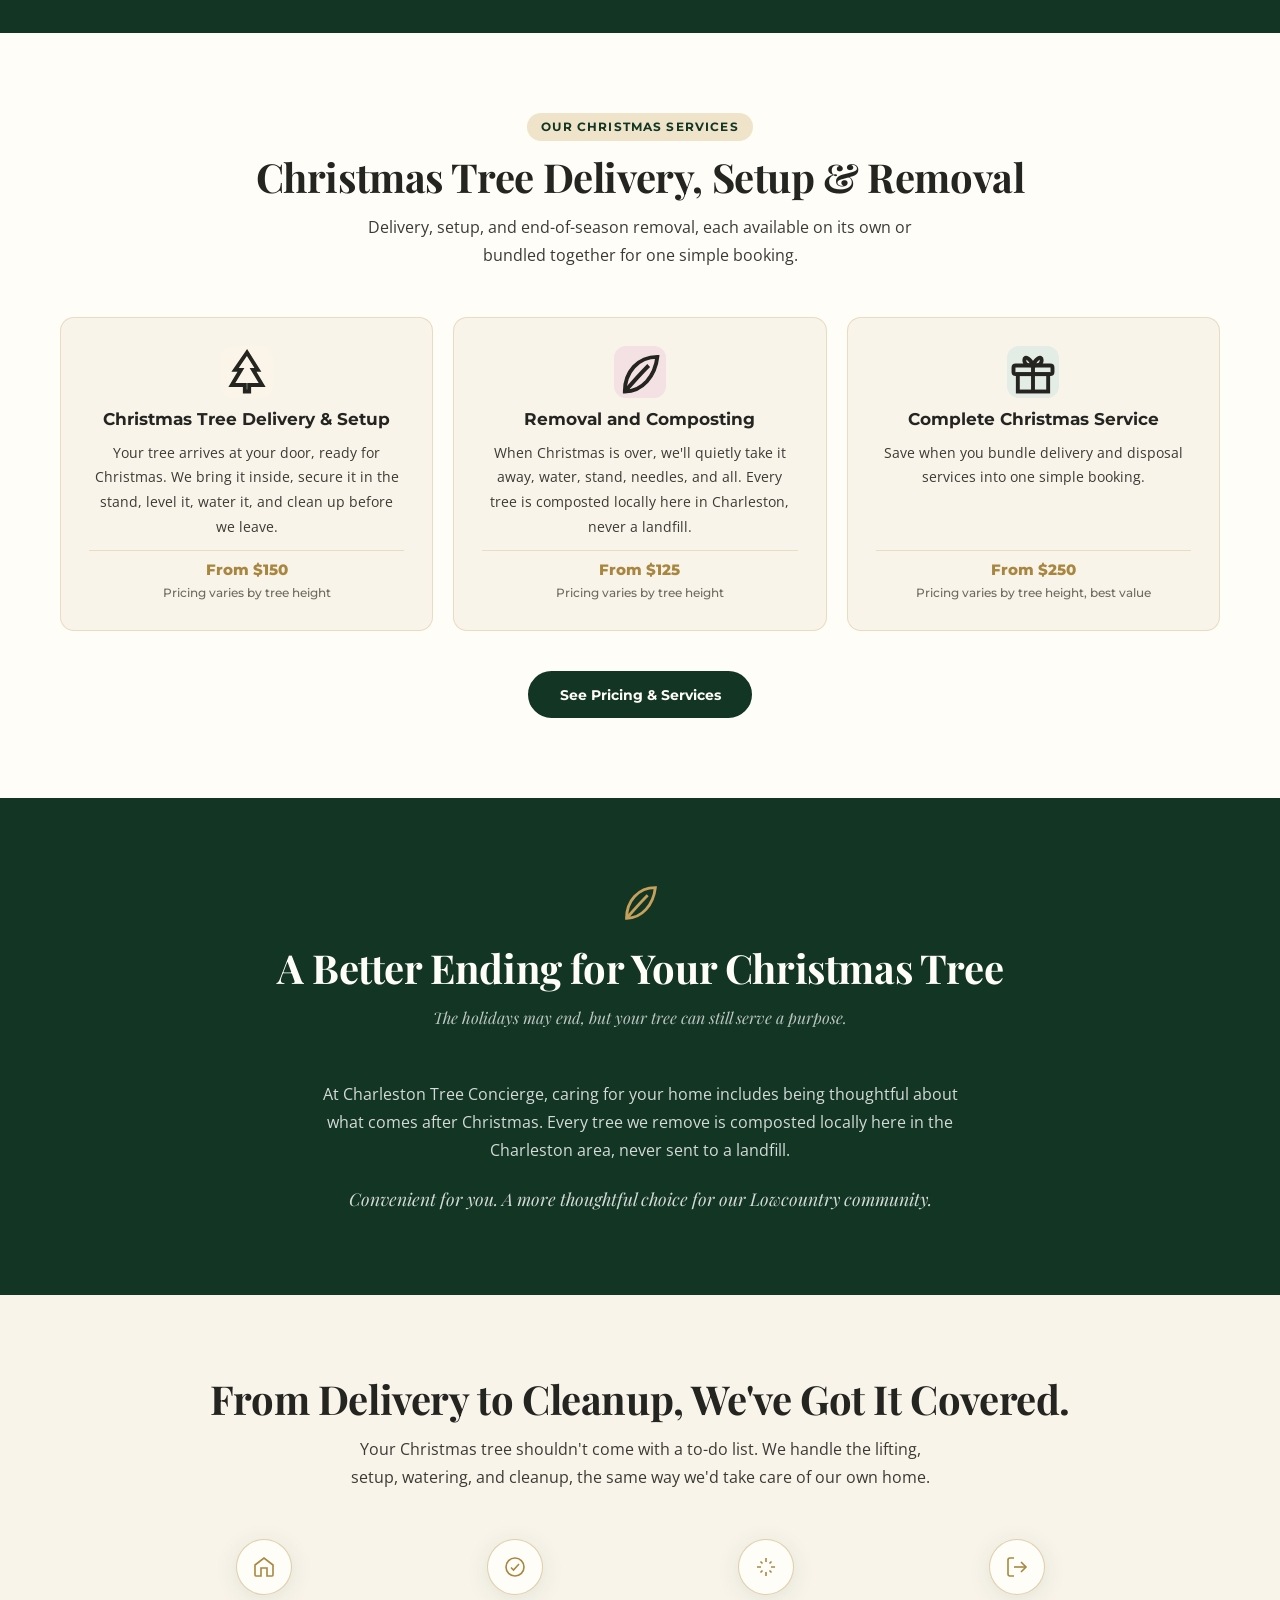
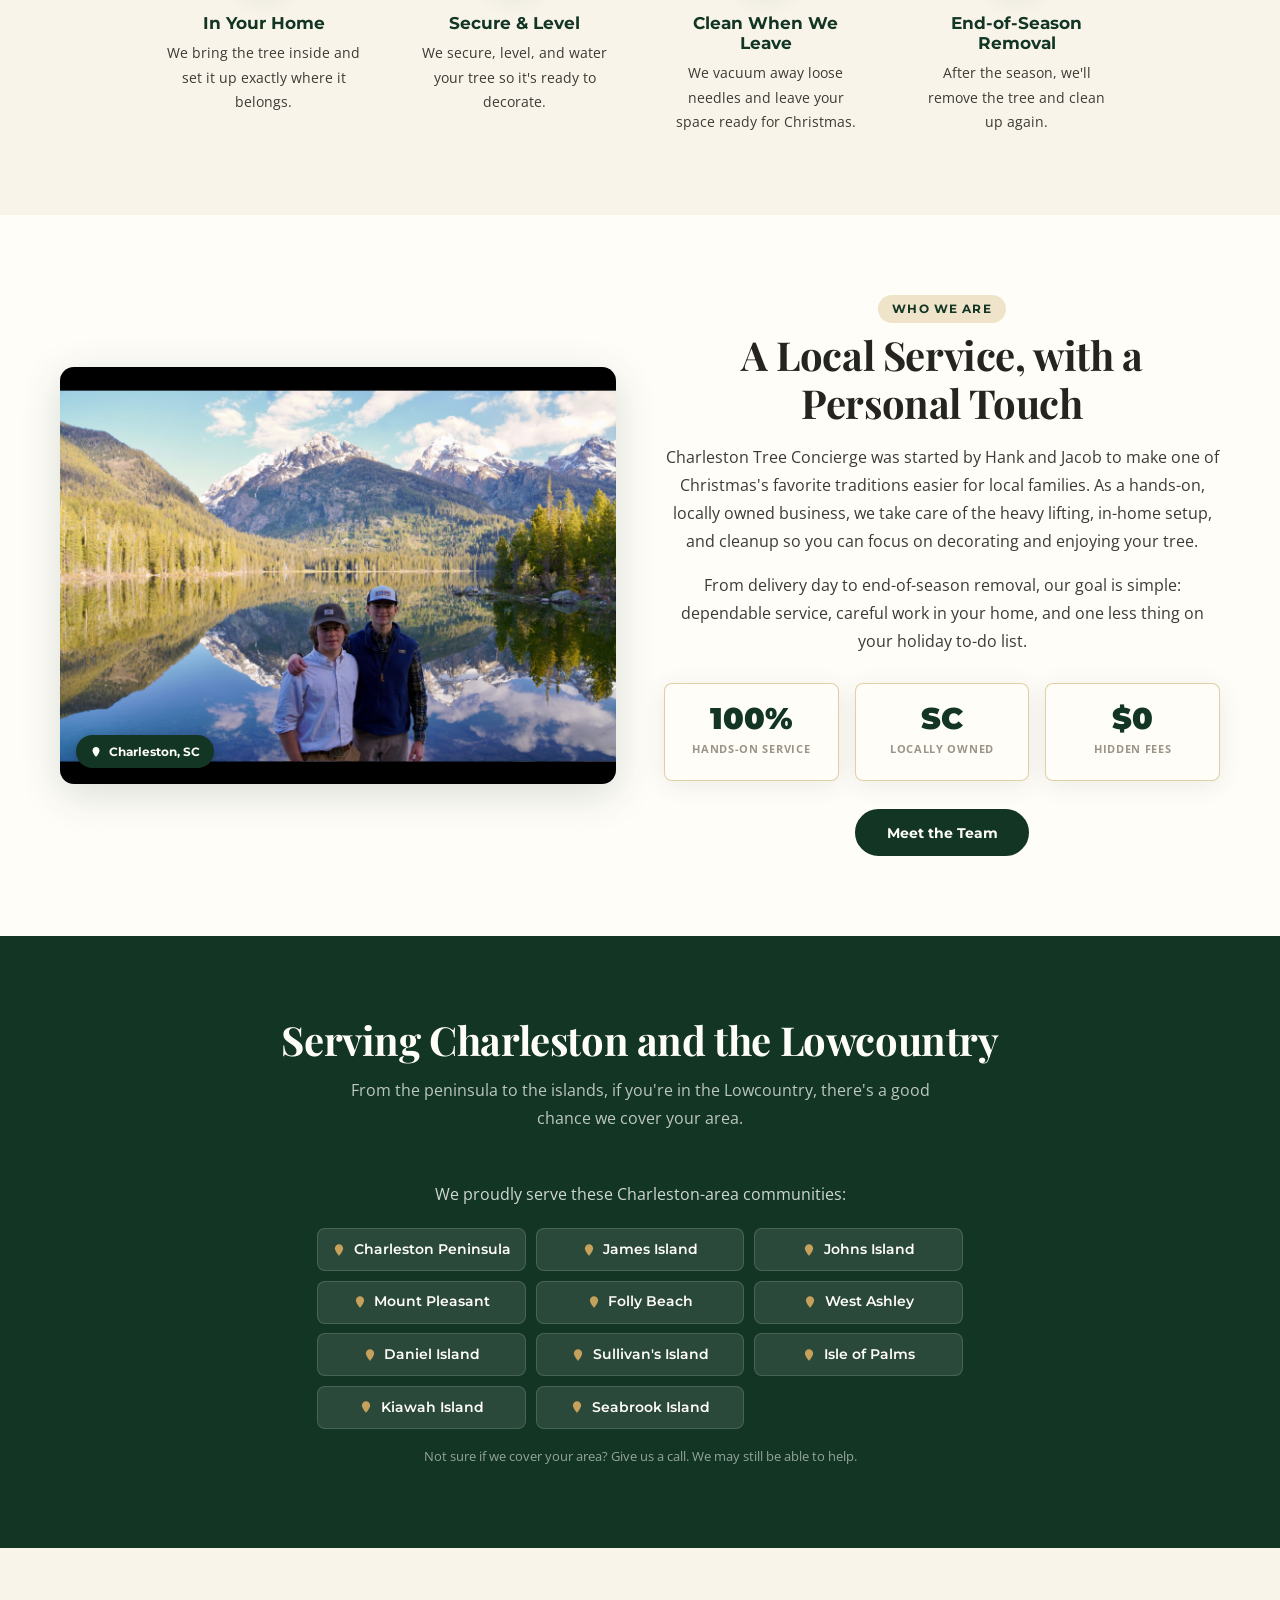
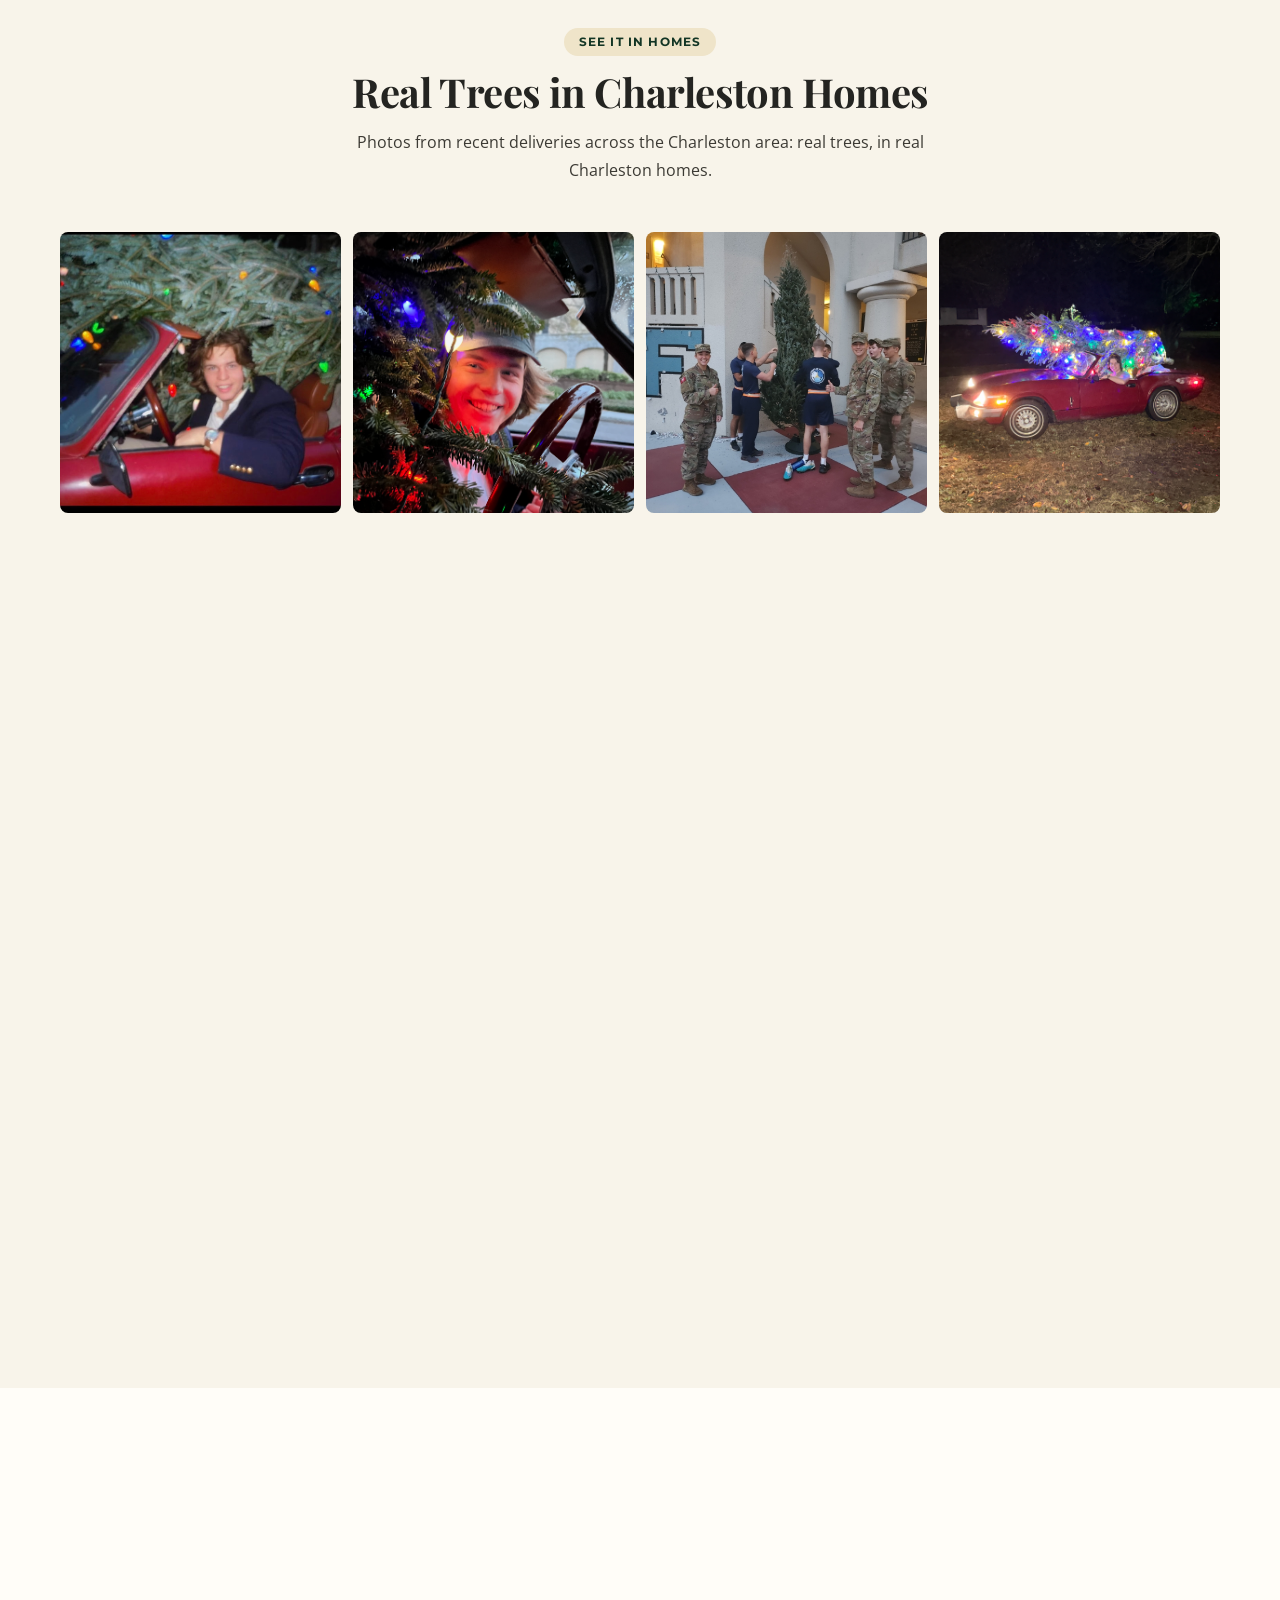
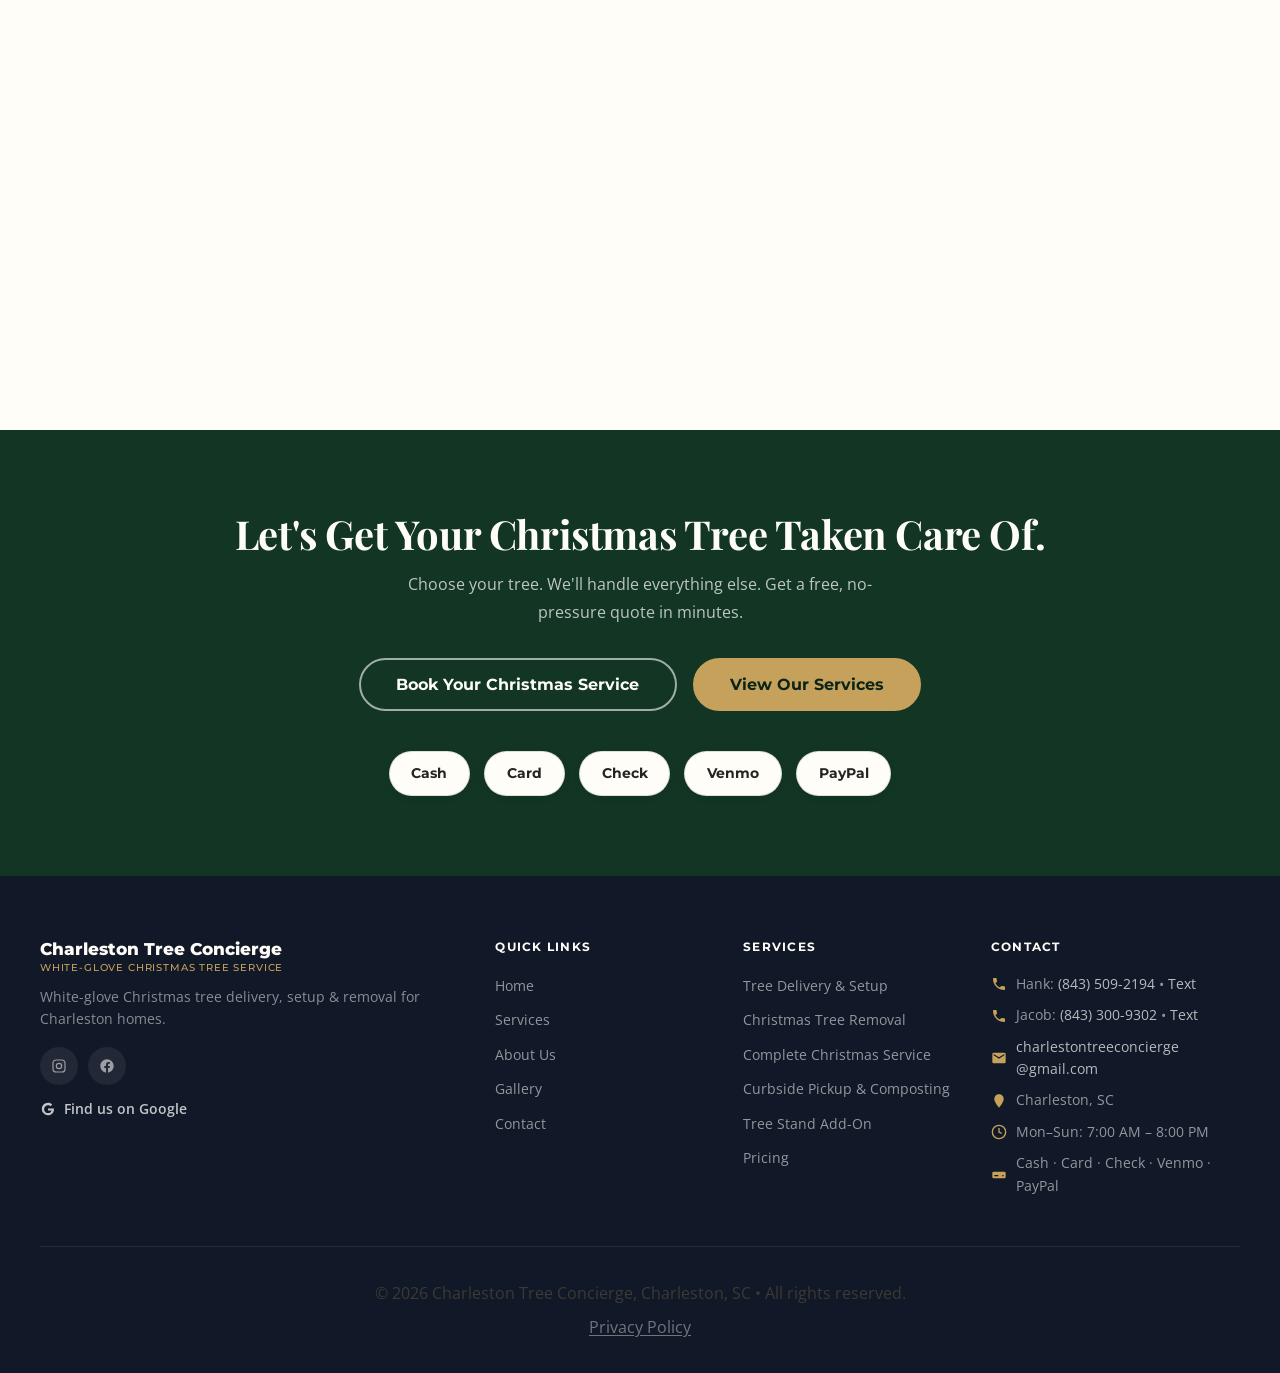
==== commit defbbd16: "Add Christmas tree removal landing page for 'near me' searches New christmas-tree-removal.html targe" ====
--- a/index.html
+++ b/index.html
@@ -131,7 +131,7 @@
 
   <link rel="preconnect" href="https://fonts.googleapis.com">
   <link rel="preconnect" href="https://fonts.gstatic.com" crossorigin>
-  <link rel="stylesheet" href="style.css?v=20261125b">
+  <link rel="stylesheet" href="style.css?v=20261125c">
   <link rel="icon" href="favicon.ico" sizes="48x48">
   <link rel="icon" type="image/png" sizes="96x96" href="images/favicon-96.png">
   <link rel="icon" type="image/png" sizes="192x192" href="images/favicon-192.png">
@@ -289,7 +289,7 @@
         <p>Your tree arrives at your door, ready for Christmas. We bring it inside, secure it in the stand, level it, water it, and clean up before we leave.</p>
         <div class="service-price">From $150<small>Pricing varies by tree height</small></div>
       </a>
-      <a href="services.html#removal" class="service-card" data-anim data-anim-delay="2">
+      <a href="christmas-tree-removal.html" class="service-card" data-anim data-anim-delay="2">
         <div class="service-icon" style="background:#f3e1e3;"><svg viewBox="0 0 24 24" fill="none" stroke="currentColor" stroke-width="1.8"><path d="M5 21c0-9 6-16 15-16-1 9-7 16-15 16z"/><path d="M5 21c3.5-4 7-8 11-12"/></svg></div>
         <h3>Removal and Composting</h3>
         <p>When Christmas is over, we'll quietly take it away, water, stand, needles, and all. Every tree is composted locally here in Charleston, never a landfill.</p>
@@ -617,7 +617,7 @@
       <h4>Services</h4>
       <ul class="footer-links">
         <li><a href="services.html#delivery">Tree Delivery &amp; Setup</a></li>
-        <li><a href="services.html#removal">Removal and Composting</a></li>
+        <li><a href="christmas-tree-removal.html">Christmas Tree Removal</a></li>
         <li><a href="services.html#bundle">Complete Christmas Service</a></li>
         <li><a href="services.html#curbside">Curbside Pickup &amp; Composting</a></li>
         <li><a href="services.html#stand">Tree Stand Add-On</a></li>
@@ -798,6 +798,6 @@
 <script>
   document.getElementById('year').textContent = new Date().getFullYear();
 </script>
-<script src="main.js?v=20261125b"></script>
+<script src="main.js?v=20261125c"></script>
 </body>
 </html>
--- a/style.css
+++ b/style.css
@@ -994,3 +994,6 @@
 }
 .google-link svg { flex: none; }
 .google-link:hover { color: var(--green); }
+
+/* Two-card pricing grid on the Christmas tree removal page */
+@media (min-width: 700px) { .pricing-grid.removal-pricing-grid { grid-template-columns: repeat(2, minmax(0, 1fr)); max-width: 760px; margin: 0 auto; } }
